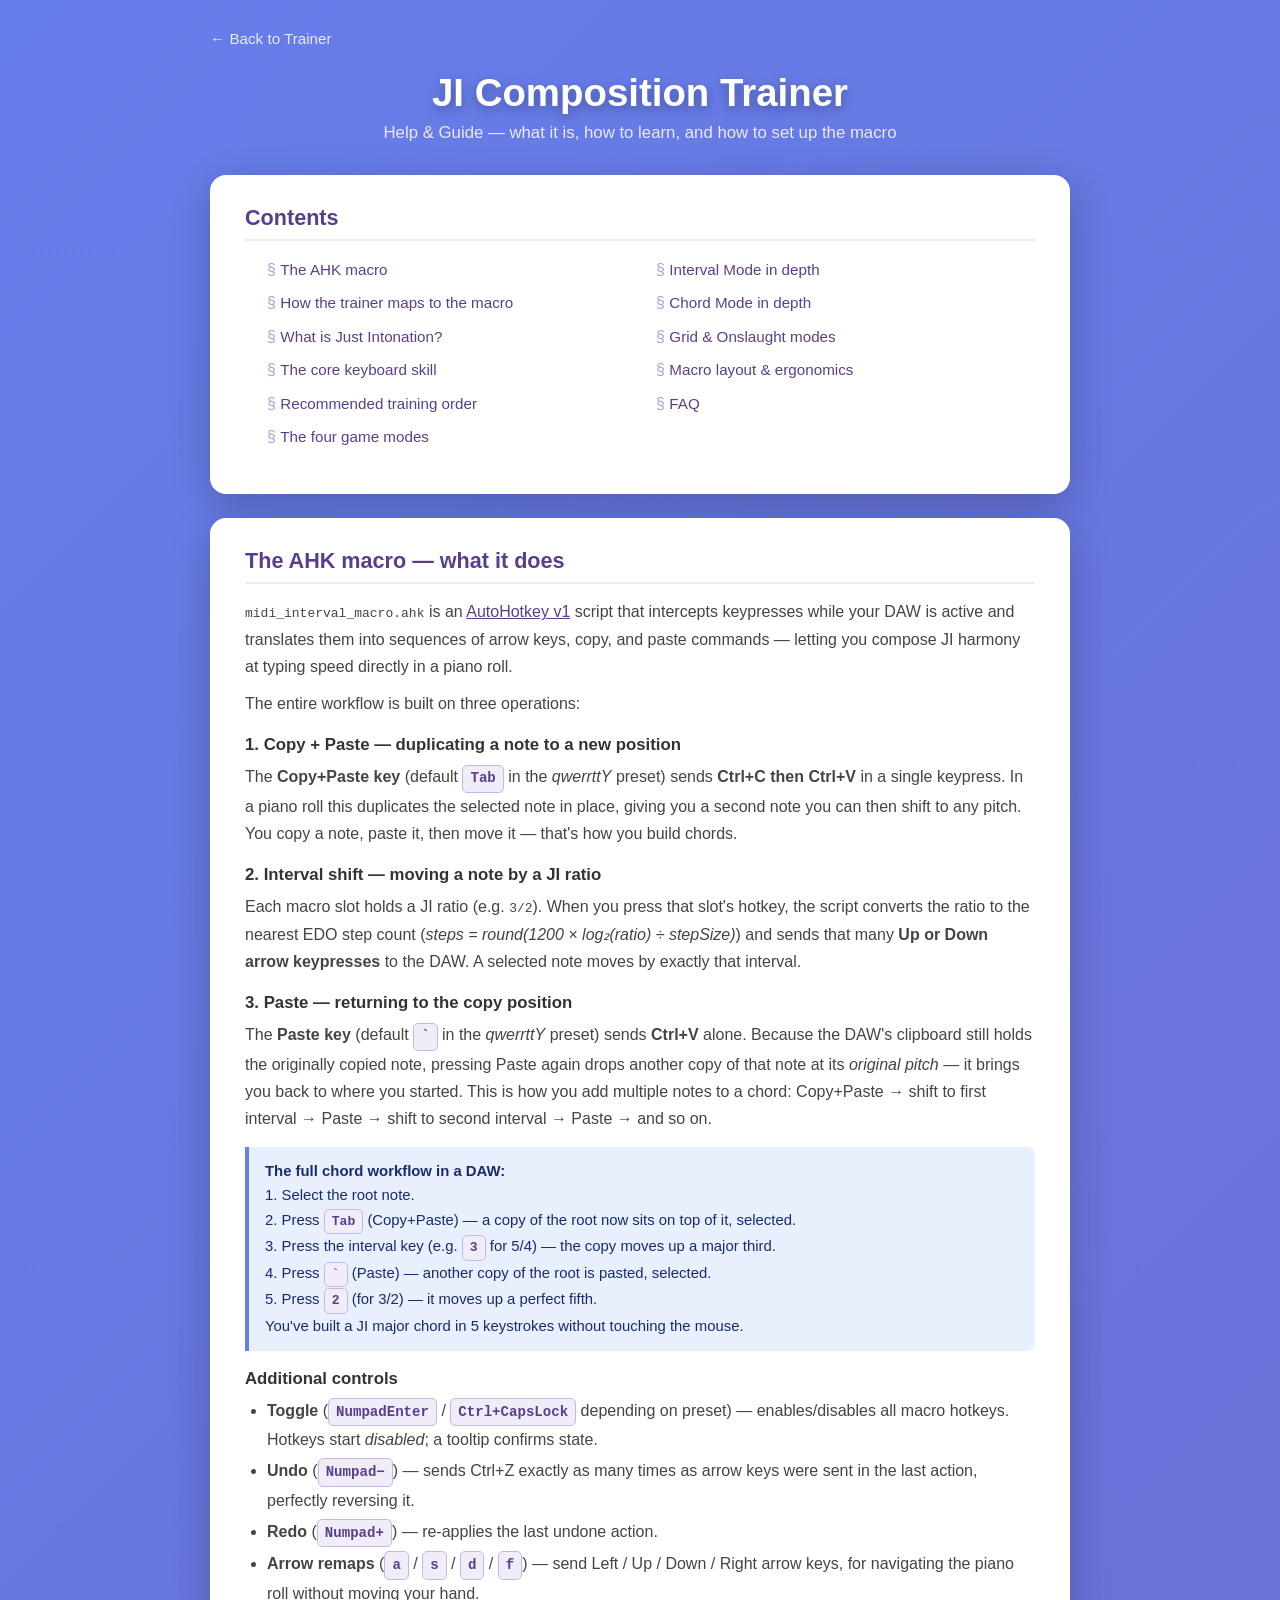
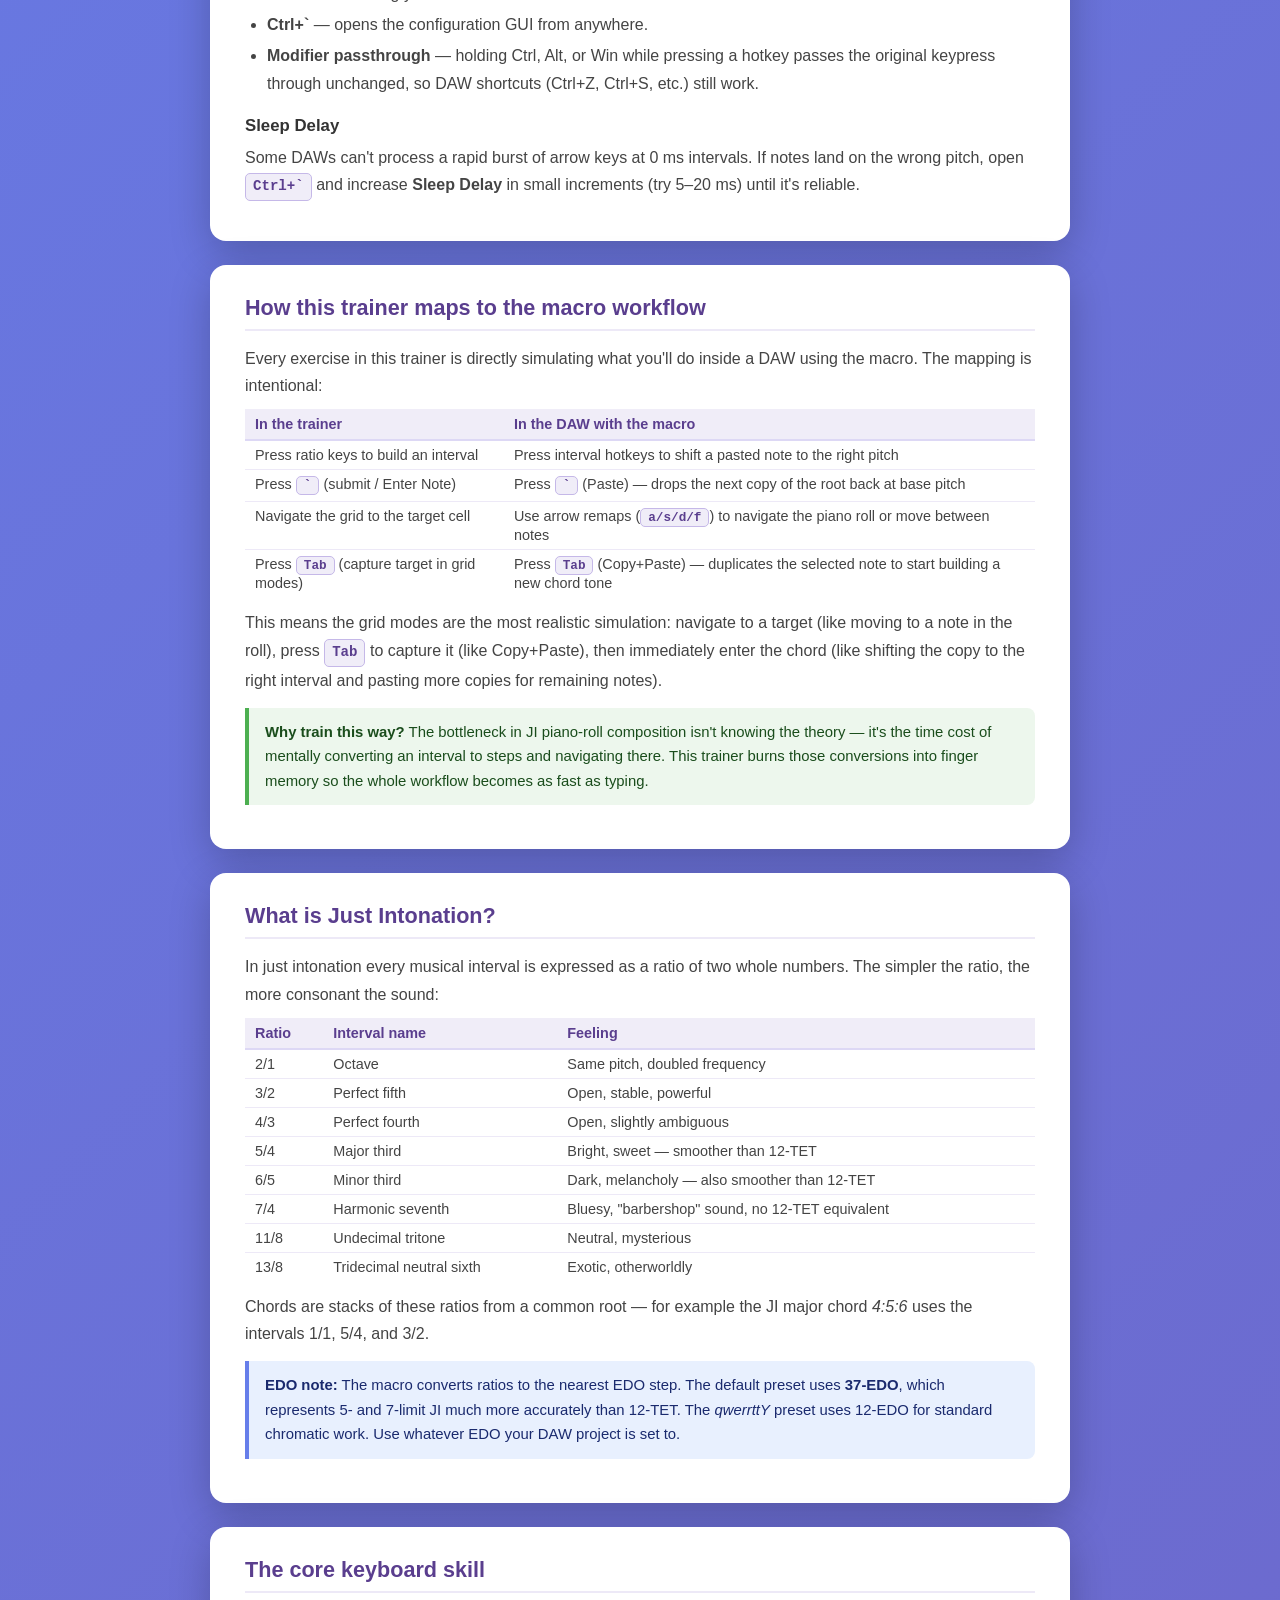
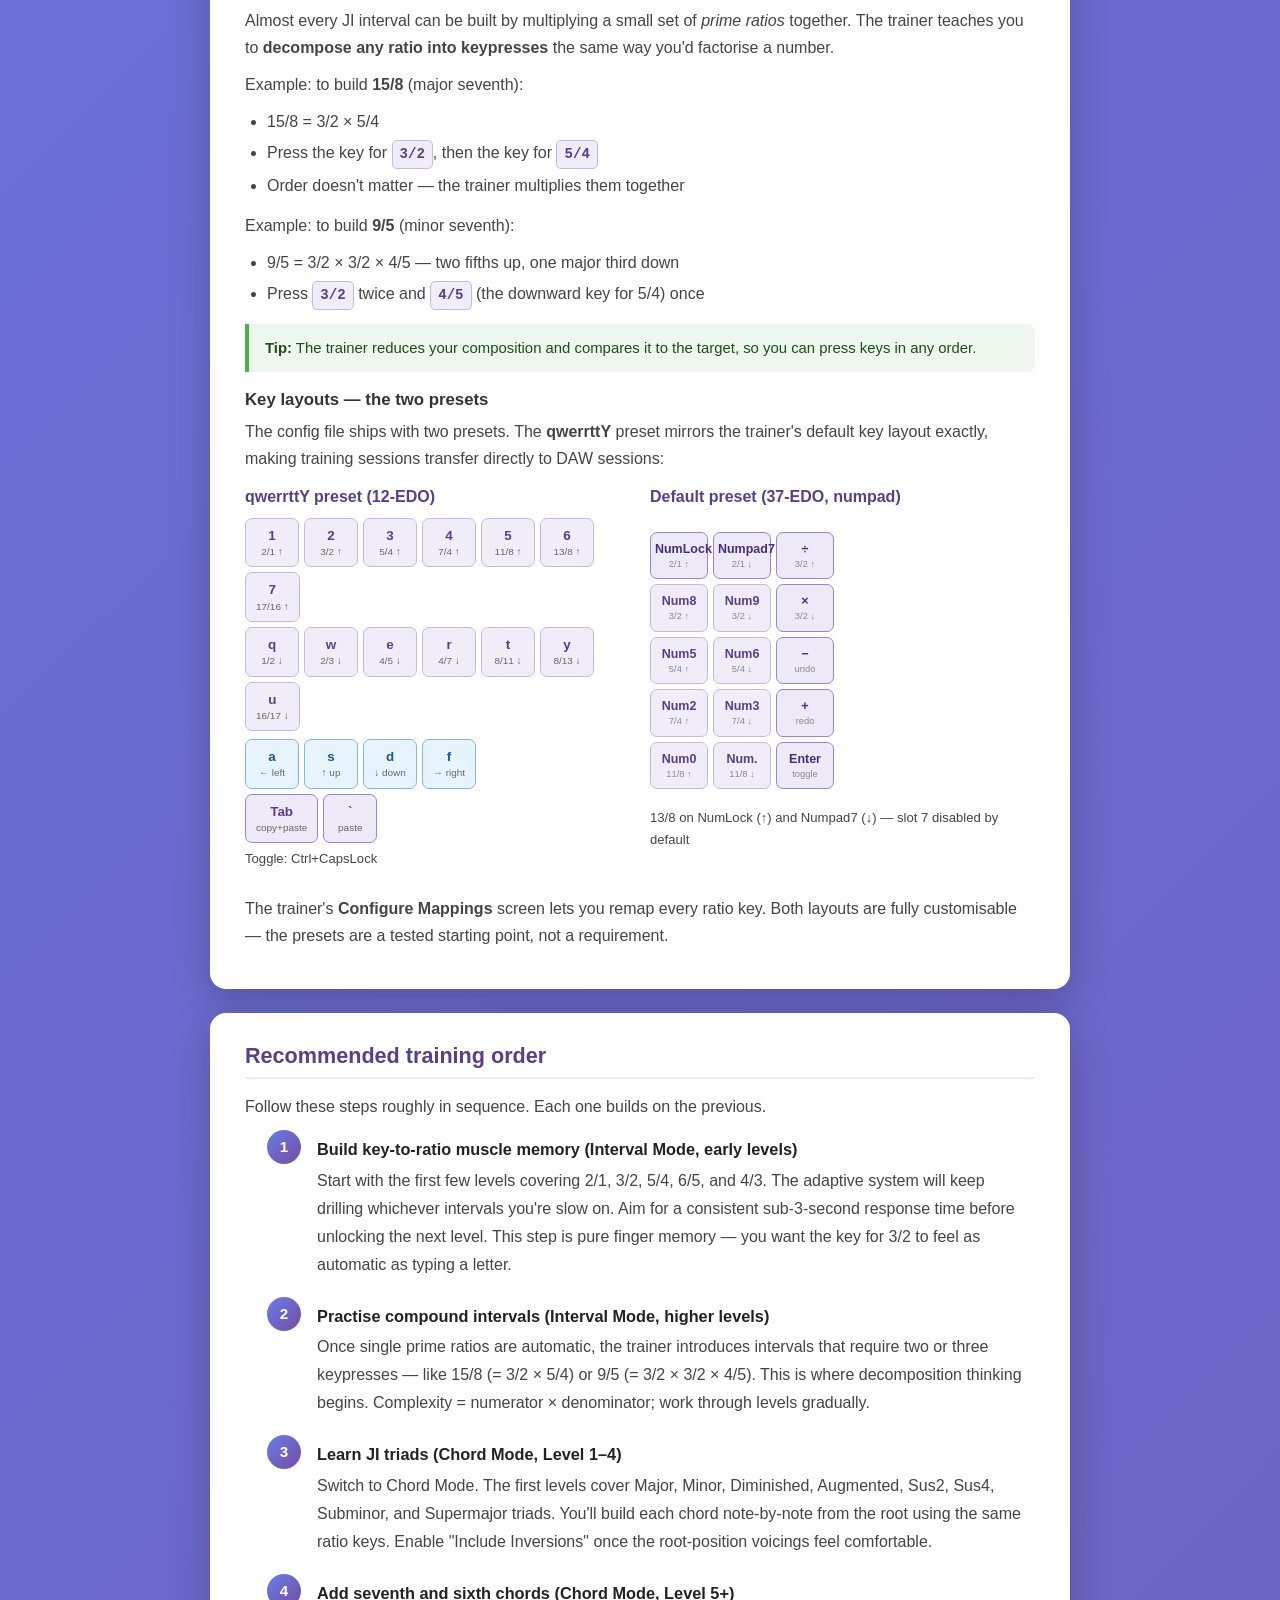
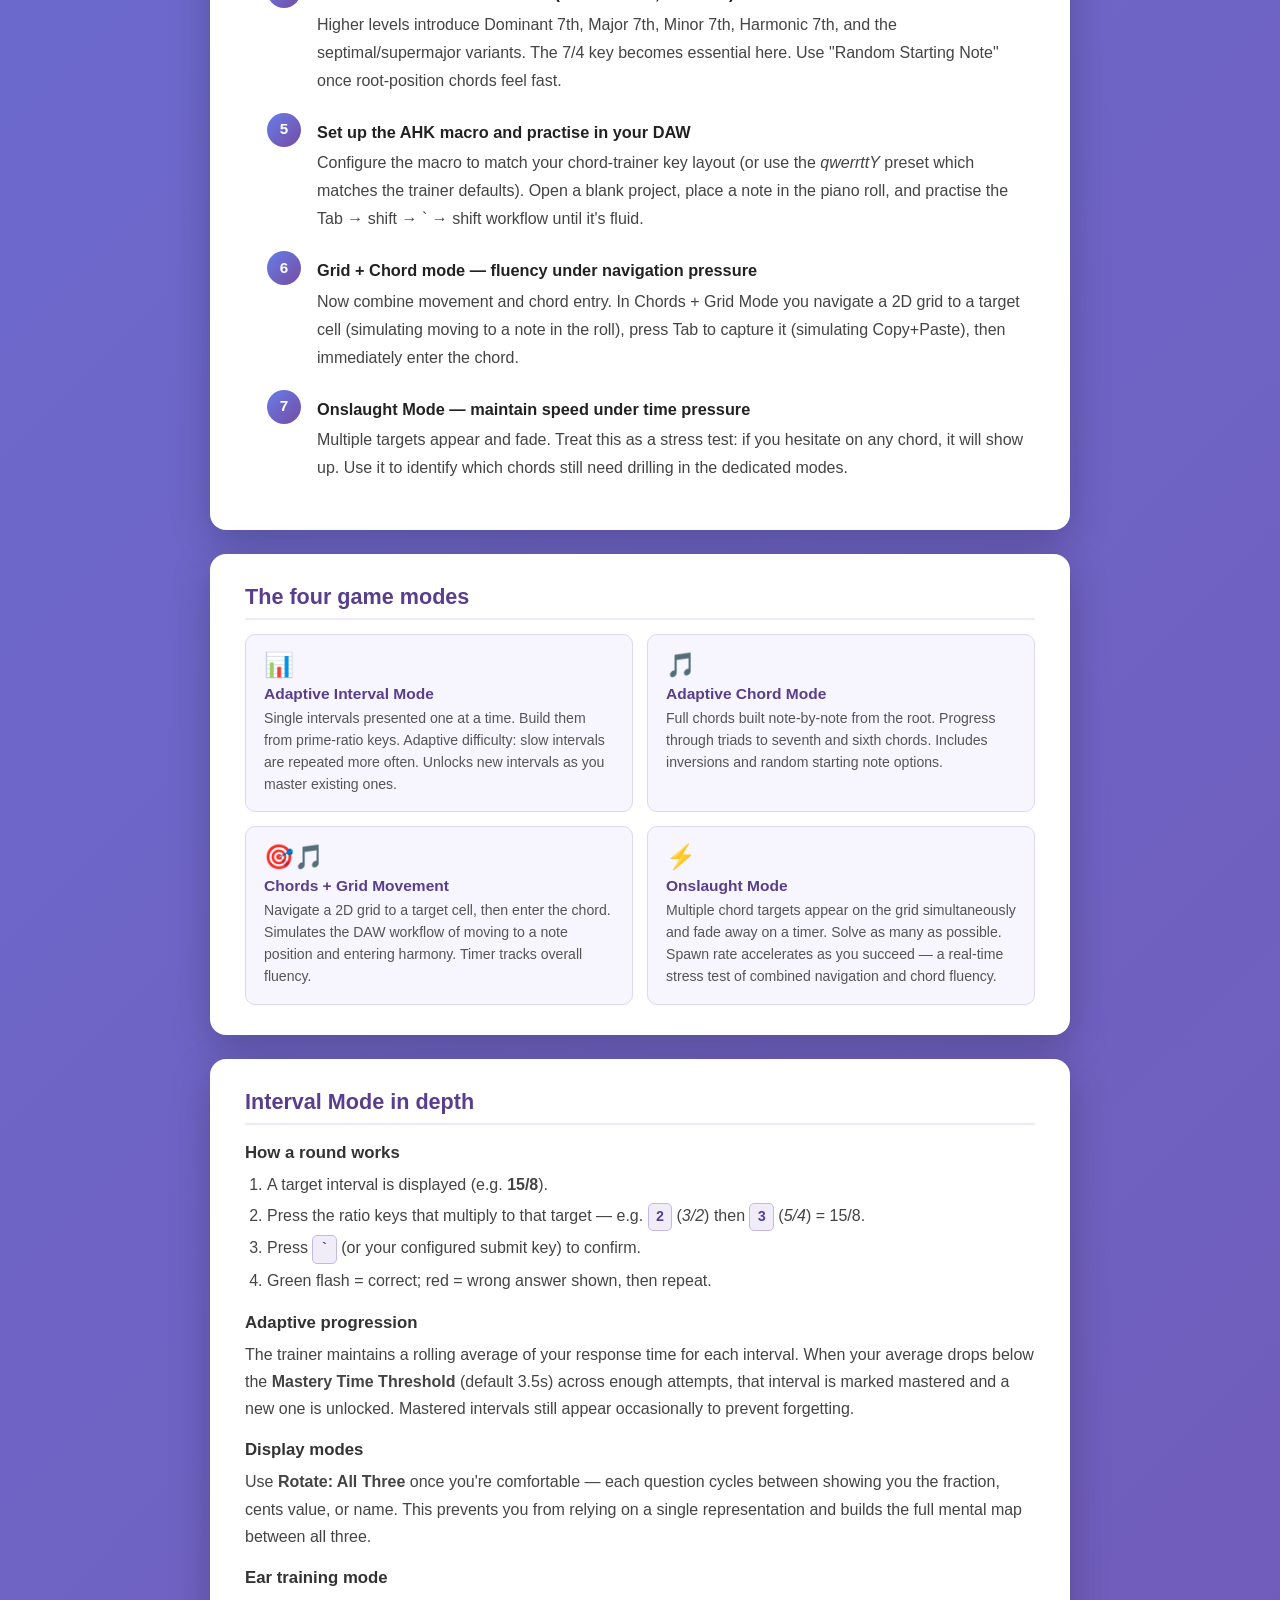
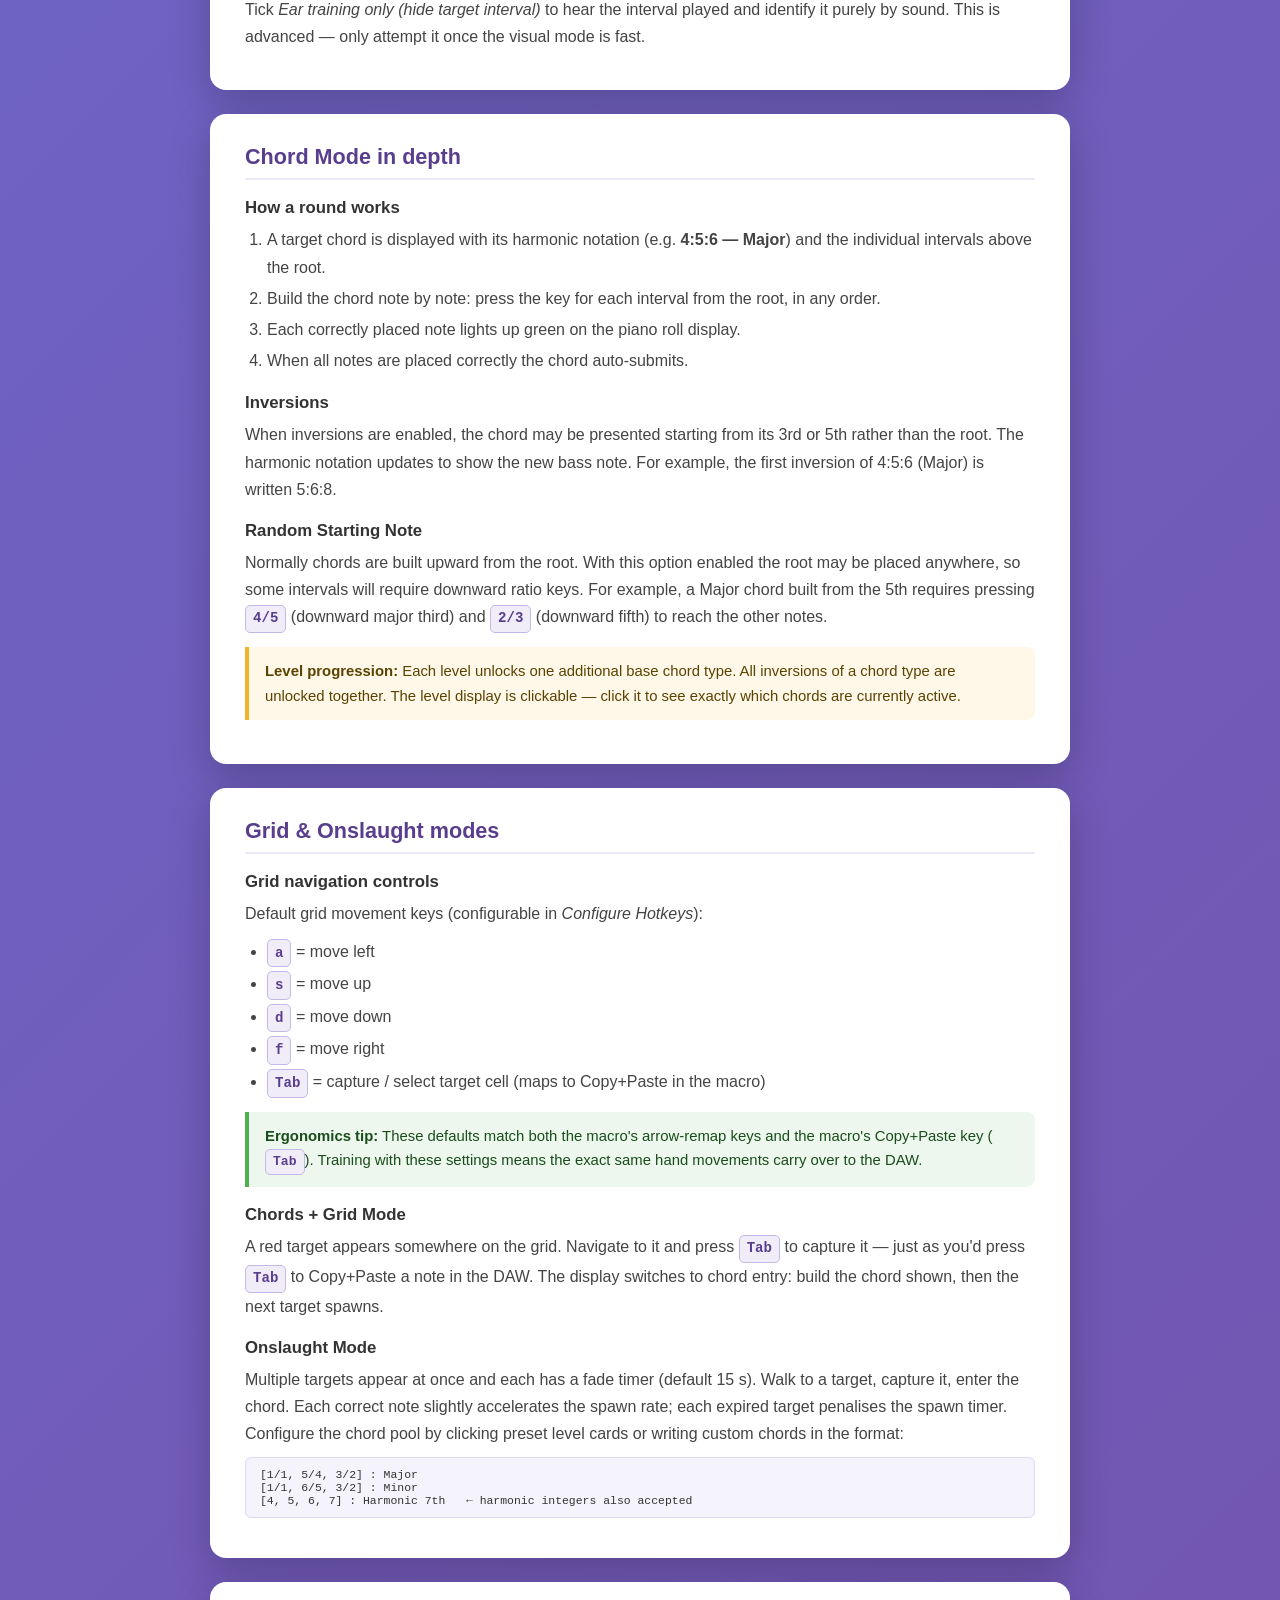
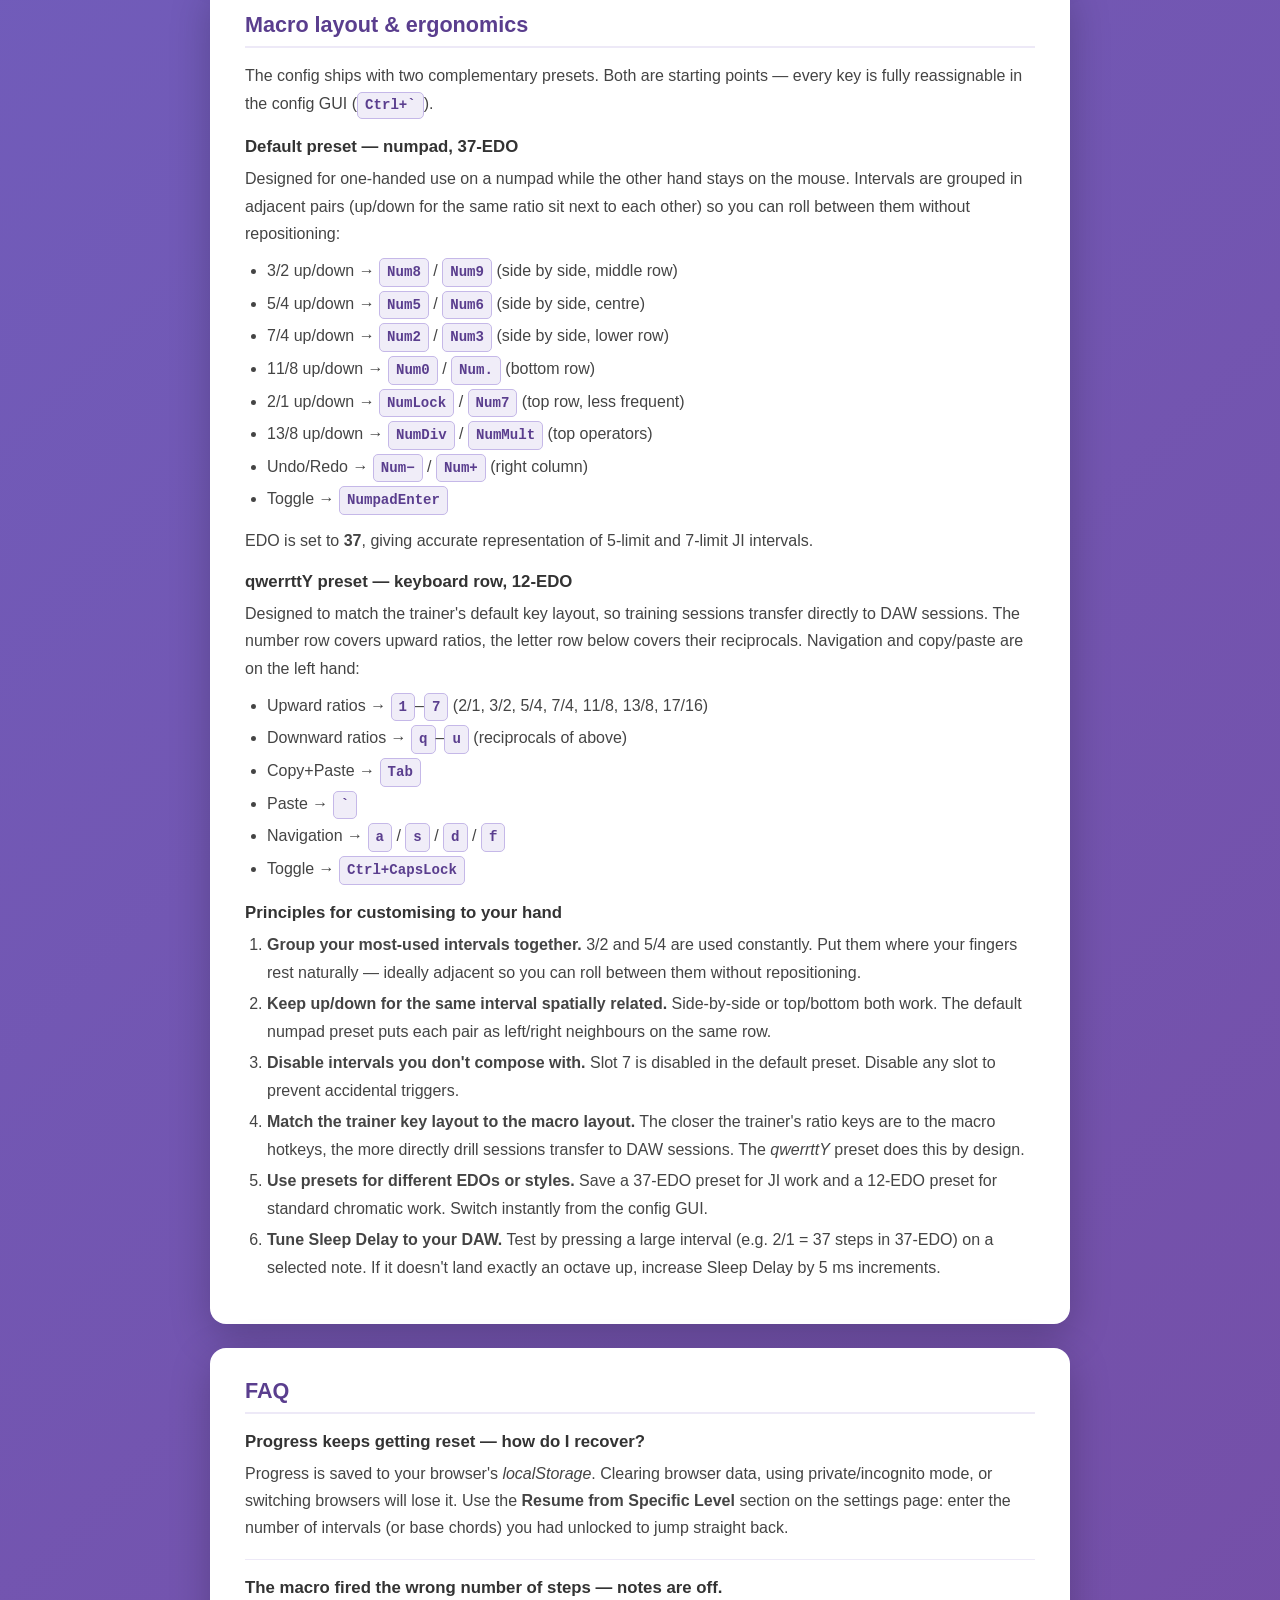
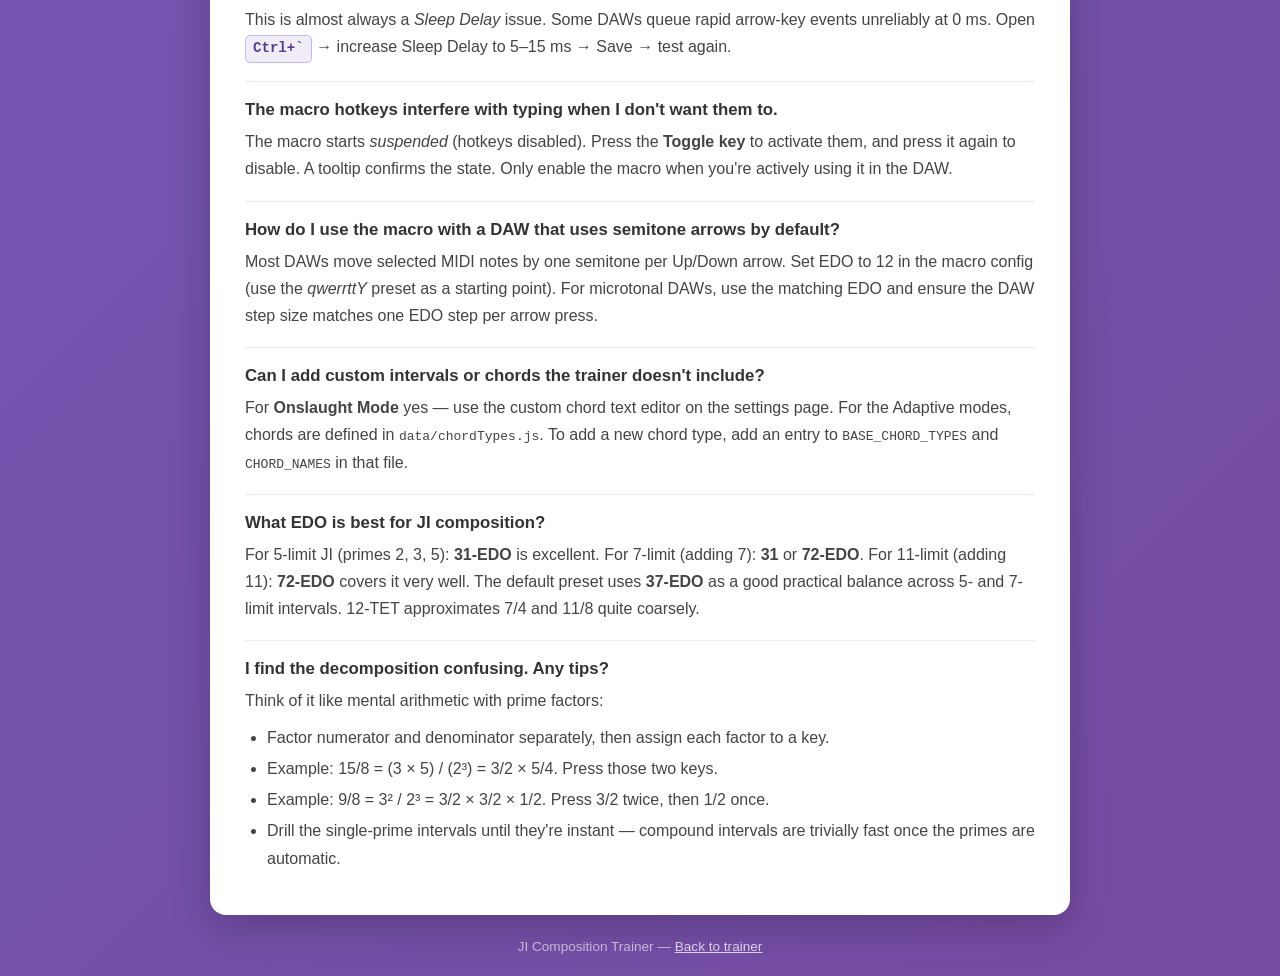
==== help.html @ b4ea8e15 "Add help page and AHK macro files - help.html: comprehensive guide covering the macro workflow, how " ====
<!DOCTYPE html>
<html lang="en">
<head>
    <meta charset="UTF-8">
    <meta name="viewport" content="width=device-width, initial-scale=1.0">
    <title>JI Composition Trainer — Help & Guide</title>
    <style>
        * { margin: 0; padding: 0; box-sizing: border-box; }

        body {
            font-family: 'Segoe UI', Tahoma, Geneva, Verdana, sans-serif;
            background: linear-gradient(135deg, #667eea 0%, #764ba2 100%);
            min-height: 100vh;
            padding: 30px 20px 60px;
            color: #333;
        }

        .container {
            max-width: 860px;
            margin: 0 auto;
        }

        h1 {
            text-align: center;
            color: white;
            font-size: 2.4em;
            margin-bottom: 8px;
            text-shadow: 0 4px 12px rgba(0,0,0,0.3);
            font-weight: 800;
        }

        .subtitle {
            text-align: center;
            color: rgba(255,255,255,0.85);
            font-size: 1.05em;
            margin-bottom: 32px;
        }

        .back-link {
            display: inline-block;
            color: white;
            text-decoration: none;
            font-size: 0.95em;
            margin-bottom: 24px;
            opacity: 0.85;
            transition: opacity 0.2s;
        }
        .back-link:hover { opacity: 1; }
        .back-link::before { content: '← '; }

        .card {
            background: white;
            border-radius: 16px;
            padding: 30px 35px;
            box-shadow: 0 12px 40px rgba(0,0,0,0.22);
            margin-bottom: 24px;
        }

        .card h2 {
            font-size: 1.35em;
            color: #5a3e8e;
            margin-bottom: 14px;
            padding-bottom: 8px;
            border-bottom: 2px solid #ede9f7;
        }

        .card h3 {
            font-size: 1.05em;
            color: #333;
            margin: 18px 0 8px;
        }

        .card p {
            line-height: 1.7;
            margin-bottom: 10px;
            color: #444;
        }

        .card ul, .card ol {
            padding-left: 22px;
            margin-bottom: 12px;
        }

        .card li {
            line-height: 1.75;
            margin-bottom: 3px;
            color: #444;
        }

        /* Training order steps */
        .steps {
            counter-reset: step;
            list-style: none;
            padding: 0;
        }

        .steps li {
            counter-increment: step;
            display: flex;
            gap: 16px;
            margin-bottom: 18px;
            align-items: flex-start;
        }

        .steps li::before {
            content: counter(step);
            flex-shrink: 0;
            width: 34px;
            height: 34px;
            background: linear-gradient(135deg, #667eea, #764ba2);
            color: white;
            border-radius: 50%;
            display: flex;
            align-items: center;
            justify-content: center;
            font-weight: 700;
            font-size: 0.95em;
        }

        .steps li .step-body strong {
            display: block;
            font-size: 1.02em;
            margin-bottom: 3px;
            color: #222;
        }

        .steps li .step-body {
            padding-top: 5px;
        }

        /* Key badge */
        kbd {
            display: inline-block;
            background: #f0edf8;
            border: 1px solid #c5b8e8;
            border-radius: 5px;
            padding: 1px 7px;
            font-family: 'Segoe UI', monospace;
            font-size: 0.88em;
            color: #5a3e8e;
            font-weight: 600;
            white-space: nowrap;
        }

        /* Mode cards row */
        .mode-grid {
            display: grid;
            grid-template-columns: 1fr 1fr;
            gap: 14px;
            margin-top: 10px;
        }

        @media (max-width: 600px) {
            .mode-grid { grid-template-columns: 1fr; }
            .card { padding: 22px 20px; }
        }

        .mode-card {
            background: #f7f5fd;
            border: 1.5px solid #ddd8f5;
            border-radius: 10px;
            padding: 16px 18px;
        }

        .mode-card .mode-icon {
            font-size: 1.5em;
            margin-bottom: 6px;
        }

        .mode-card strong {
            display: block;
            font-size: 0.97em;
            margin-bottom: 5px;
            color: #5a3e8e;
        }

        .mode-card p {
            font-size: 0.88em;
            color: #555;
            margin: 0;
            line-height: 1.55;
        }

        /* Ratio / interval examples table */
        .ratio-table {
            width: 100%;
            border-collapse: collapse;
            font-size: 0.9em;
            margin-top: 8px;
        }

        .ratio-table th {
            text-align: left;
            padding: 7px 10px;
            background: #f0edf8;
            color: #5a3e8e;
            font-weight: 700;
            border-bottom: 2px solid #ddd8f5;
        }

        .ratio-table td {
            padding: 6px 10px;
            border-bottom: 1px solid #ede9f7;
            color: #444;
            vertical-align: top;
        }

        .ratio-table tr:last-child td { border-bottom: none; }

        /* Callout box */
        .callout {
            background: #fff8e8;
            border-left: 4px solid #f0b429;
            border-radius: 0 8px 8px 0;
            padding: 12px 16px;
            margin: 14px 0;
            font-size: 0.93em;
            color: #5a4200;
            line-height: 1.65;
        }

        .callout.tip {
            background: #edf7ed;
            border-color: #4caf50;
            color: #1a4d1c;
        }

        .callout.info {
            background: #e8f0fe;
            border-color: #667eea;
            color: #1a2a6e;
        }

        /* Keyboard layout diagrams */
        .key-row {
            display: flex;
            gap: 5px;
            margin-bottom: 5px;
            flex-wrap: wrap;
        }

        .key-box {
            background: #f0edf8;
            border: 1.5px solid #c5b8e8;
            border-radius: 7px;
            padding: 8px 10px;
            text-align: center;
            font-size: 0.8em;
            line-height: 1.35;
            color: #333;
            min-width: 54px;
        }

        .key-box .k {
            font-weight: 700;
            color: #5a3e8e;
            font-size: 1.05em;
        }

        .key-box .r {
            font-size: 0.78em;
            color: #666;
        }

        .key-box.action {
            background: #ede9f7;
            border-color: #9c82d4;
        }

        .key-box.nav {
            background: #e8f4fd;
            border-color: #7cb8e8;
        }

        .key-box.nav .k { color: #1a5a8e; }

        /* Numpad diagram */
        .numpad {
            display: inline-grid;
            grid-template-columns: repeat(3, 58px);
            gap: 5px;
            margin: 14px 0;
        }

        .numpad-key {
            background: #f0edf8;
            border: 1.5px solid #c5b8e8;
            border-radius: 7px;
            padding: 8px 4px;
            text-align: center;
            font-size: 0.78em;
            line-height: 1.35;
            color: #333;
        }

        .numpad-key .ratio {
            font-weight: 700;
            color: #5a3e8e;
            font-size: 1.0em;
        }

        .numpad-key .dir {
            font-size: 0.75em;
            color: #888;
        }

        .numpad-key.special {
            background: #ede9f7;
            border-color: #9c82d4;
        }

        .numpad-key.special .ratio { color: #4a2e7e; }

        hr.section-divider {
            border: none;
            border-top: 1px solid #ede9f7;
            margin: 18px 0;
        }

        .toc {
            list-style: none;
            padding: 0;
            columns: 2;
            gap: 10px;
        }

        @media (max-width: 500px) { .toc { columns: 1; } }

        .toc li a {
            color: #5a3e8e;
            text-decoration: none;
            font-size: 0.95em;
            line-height: 2;
        }

        .toc li a:hover { text-decoration: underline; }
        .toc li::before { content: '§ '; color: #b0a0d8; }

        .two-col {
            display: grid;
            grid-template-columns: 1fr 1fr;
            gap: 20px;
            margin-top: 10px;
        }

        @media (max-width: 580px) { .two-col { grid-template-columns: 1fr; } }

        .diagram-label {
            font-size: 0.82em;
            color: #888;
            margin-top: 4px;
        }
    </style>
</head>
<body>
<div class="container">

    <a href="index.html" class="back-link">Back to Trainer</a>

    <h1>JI Composition Trainer</h1>
    <p class="subtitle">Help &amp; Guide — what it is, how to learn, and how to set up the macro</p>

    <!-- TOC -->
    <div class="card">
        <h2>Contents</h2>
        <ul class="toc">
            <li><a href="#macro">The AHK macro</a></li>
            <li><a href="#how-this-trains">How the trainer maps to the macro</a></li>
            <li><a href="#what-is-ji">What is Just Intonation?</a></li>
            <li><a href="#the-core-skill">The core keyboard skill</a></li>
            <li><a href="#training-order">Recommended training order</a></li>
            <li><a href="#modes">The four game modes</a></li>
            <li><a href="#interval-mode">Interval Mode in depth</a></li>
            <li><a href="#chord-mode">Chord Mode in depth</a></li>
            <li><a href="#grid-modes">Grid &amp; Onslaught modes</a></li>
            <li><a href="#macro-setup">Macro layout &amp; ergonomics</a></li>
            <li><a href="#faq">FAQ</a></li>
        </ul>
    </div>

    <!-- THE MACRO — FIRST -->
    <div class="card" id="macro">
        <h2>The AHK macro — what it does</h2>
        <p>
            <code>midi_interval_macro.ahk</code> is an <a href="https://www.autohotkey.com/" style="color:#5a3e8e;">AutoHotkey v1</a>
            script that intercepts keypresses while your DAW is active and translates them into
            sequences of arrow keys, copy, and paste commands — letting you compose JI harmony at
            typing speed directly in a piano roll.
        </p>
        <p>
            The entire workflow is built on three operations:
        </p>

        <h3>1. Copy + Paste — duplicating a note to a new position</h3>
        <p>
            The <strong>Copy+Paste key</strong> (default <kbd>Tab</kbd> in the <em>qwerrttY</em> preset)
            sends <strong>Ctrl+C then Ctrl+V</strong> in a single keypress. In a piano roll this
            duplicates the selected note in place, giving you a second note you can then shift
            to any pitch. You copy a note, paste it, then move it — that's how you build chords.
        </p>

        <h3>2. Interval shift — moving a note by a JI ratio</h3>
        <p>
            Each macro slot holds a JI ratio (e.g. <code>3/2</code>). When you press that slot's hotkey,
            the script converts the ratio to the nearest EDO step count
            (<em>steps = round(1200 × log₂(ratio) ÷ stepSize)</em>) and sends that many
            <strong>Up or Down arrow keypresses</strong> to the DAW.
            A selected note moves by exactly that interval.
        </p>

        <h3>3. Paste — returning to the copy position</h3>
        <p>
            The <strong>Paste key</strong> (default <kbd>`</kbd> in the <em>qwerrttY</em> preset)
            sends <strong>Ctrl+V</strong> alone. Because the DAW's clipboard still holds the
            originally copied note, pressing Paste again drops another copy of that note at its
            <em>original pitch</em> — it brings you back to where you started. This is how you
            add multiple notes to a chord: Copy+Paste → shift to first interval →
            Paste → shift to second interval → Paste → and so on.
        </p>

        <div class="callout info">
            <strong>The full chord workflow in a DAW:</strong><br>
            1. Select the root note.<br>
            2. Press <kbd>Tab</kbd> (Copy+Paste) — a copy of the root now sits on top of it, selected.<br>
            3. Press the interval key (e.g. <kbd>3</kbd> for 5/4) — the copy moves up a major third.<br>
            4. Press <kbd>`</kbd> (Paste) — another copy of the root is pasted, selected.<br>
            5. Press <kbd>2</kbd> (for 3/2) — it moves up a perfect fifth.<br>
            You've built a JI major chord in 5 keystrokes without touching the mouse.
        </div>

        <h3>Additional controls</h3>
        <ul>
            <li><strong>Toggle</strong> (<kbd>NumpadEnter</kbd> / <kbd>Ctrl+CapsLock</kbd> depending on preset) — enables/disables all macro hotkeys. Hotkeys start <em>disabled</em>; a tooltip confirms state.</li>
            <li><strong>Undo</strong> (<kbd>Numpad−</kbd>) — sends Ctrl+Z exactly as many times as arrow keys were sent in the last action, perfectly reversing it.</li>
            <li><strong>Redo</strong> (<kbd>Numpad+</kbd>) — re-applies the last undone action.</li>
            <li><strong>Arrow remaps</strong> (<kbd>a</kbd> / <kbd>s</kbd> / <kbd>d</kbd> / <kbd>f</kbd>) — send Left / Up / Down / Right arrow keys, for navigating the piano roll without moving your hand.</li>
            <li><strong>Ctrl+`</strong> — opens the configuration GUI from anywhere.</li>
            <li><strong>Modifier passthrough</strong> — holding Ctrl, Alt, or Win while pressing a hotkey passes the original keypress through unchanged, so DAW shortcuts (Ctrl+Z, Ctrl+S, etc.) still work.</li>
        </ul>

        <h3>Sleep Delay</h3>
        <p>
            Some DAWs can't process a rapid burst of arrow keys at 0 ms intervals.
            If notes land on the wrong pitch, open <kbd>Ctrl+`</kbd> and increase <strong>Sleep Delay</strong>
            in small increments (try 5–20 ms) until it's reliable.
        </p>
    </div>

    <!-- HOW THE TRAINER MAPS TO THE MACRO -->
    <div class="card" id="how-this-trains">
        <h2>How this trainer maps to the macro workflow</h2>
        <p>
            Every exercise in this trainer is directly simulating what you'll do inside a DAW
            using the macro. The mapping is intentional:
        </p>
        <table class="ratio-table">
            <thead>
                <tr><th>In the trainer</th><th>In the DAW with the macro</th></tr>
            </thead>
            <tbody>
                <tr>
                    <td>Press ratio keys to build an interval</td>
                    <td>Press interval hotkeys to shift a pasted note to the right pitch</td>
                </tr>
                <tr>
                    <td>Press <kbd>`</kbd> (submit / Enter Note)</td>
                    <td>Press <kbd>`</kbd> (Paste) — drops the next copy of the root back at base pitch</td>
                </tr>
                <tr>
                    <td>Navigate the grid to the target cell</td>
                    <td>Use arrow remaps (<kbd>a/s/d/f</kbd>) to navigate the piano roll or move between notes</td>
                </tr>
                <tr>
                    <td>Press <kbd>Tab</kbd> (capture target in grid modes)</td>
                    <td>Press <kbd>Tab</kbd> (Copy+Paste) — duplicates the selected note to start building a new chord tone</td>
                </tr>
            </tbody>
        </table>
        <p style="margin-top:12px;">
            This means the grid modes are the most realistic simulation: navigate to a target
            (like moving to a note in the roll), press <kbd>Tab</kbd> to capture it (like Copy+Paste),
            then immediately enter the chord (like shifting the copy to the right interval and pasting
            more copies for remaining notes).
        </p>
        <div class="callout tip">
            <strong>Why train this way?</strong> The bottleneck in JI piano-roll composition isn't knowing
            the theory — it's the time cost of mentally converting an interval to steps and navigating there.
            This trainer burns those conversions into finger memory so the whole workflow becomes
            as fast as typing.
        </div>
    </div>

    <!-- WHAT IS JI -->
    <div class="card" id="what-is-ji">
        <h2>What is Just Intonation?</h2>
        <p>
            In just intonation every musical interval is expressed as a ratio of two whole numbers.
            The simpler the ratio, the more consonant the sound:
        </p>
        <table class="ratio-table">
            <thead>
                <tr><th>Ratio</th><th>Interval name</th><th>Feeling</th></tr>
            </thead>
            <tbody>
                <tr><td>2/1</td><td>Octave</td><td>Same pitch, doubled frequency</td></tr>
                <tr><td>3/2</td><td>Perfect fifth</td><td>Open, stable, powerful</td></tr>
                <tr><td>4/3</td><td>Perfect fourth</td><td>Open, slightly ambiguous</td></tr>
                <tr><td>5/4</td><td>Major third</td><td>Bright, sweet — smoother than 12-TET</td></tr>
                <tr><td>6/5</td><td>Minor third</td><td>Dark, melancholy — also smoother than 12-TET</td></tr>
                <tr><td>7/4</td><td>Harmonic seventh</td><td>Bluesy, "barbershop" sound, no 12-TET equivalent</td></tr>
                <tr><td>11/8</td><td>Undecimal tritone</td><td>Neutral, mysterious</td></tr>
                <tr><td>13/8</td><td>Tridecimal neutral sixth</td><td>Exotic, otherworldly</td></tr>
            </tbody>
        </table>
        <p style="margin-top:12px;">
            Chords are stacks of these ratios from a common root — for example the JI major chord
            <em>4:5:6</em> uses the intervals 1/1, 5/4, and 3/2.
        </p>
        <div class="callout info">
            <strong>EDO note:</strong> The macro converts ratios to the nearest EDO step.
            The default preset uses <strong>37-EDO</strong>, which represents 5- and 7-limit JI
            much more accurately than 12-TET. The <em>qwerrttY</em> preset uses 12-EDO for
            standard chromatic work. Use whatever EDO your DAW project is set to.
        </div>
    </div>

    <!-- THE CORE SKILL -->
    <div class="card" id="the-core-skill">
        <h2>The core keyboard skill</h2>
        <p>
            Almost every JI interval can be built by multiplying a small set of <em>prime ratios</em>
            together. The trainer teaches you to <strong>decompose any ratio into keypresses</strong>
            the same way you'd factorise a number.
        </p>
        <p>Example: to build <strong>15/8</strong> (major seventh):</p>
        <ul>
            <li>15/8 = 3/2 × 5/4</li>
            <li>Press the key for <kbd>3/2</kbd>, then the key for <kbd>5/4</kbd></li>
            <li>Order doesn't matter — the trainer multiplies them together</li>
        </ul>
        <p>Example: to build <strong>9/5</strong> (minor seventh):</p>
        <ul>
            <li>9/5 = 3/2 × 3/2 × 4/5 — two fifths up, one major third down</li>
            <li>Press <kbd>3/2</kbd> twice and <kbd>4/5</kbd> (the downward key for 5/4) once</li>
        </ul>
        <div class="callout tip">
            <strong>Tip:</strong> The trainer reduces your composition and compares it to the target,
            so you can press keys in any order.
        </div>
        <h3>Key layouts — the two presets</h3>
        <p>
            The config file ships with two presets. The <strong>qwerrttY</strong> preset
            mirrors the trainer's default key layout exactly, making training sessions
            transfer directly to DAW sessions:
        </p>

        <div class="two-col">
            <div>
                <p style="font-weight:700; margin-bottom:8px; color:#5a3e8e;">qwerrttY preset (12-EDO)</p>
                <div class="key-row">
                    <div class="key-box"><div class="k">1</div><div class="r">2/1 ↑</div></div>
                    <div class="key-box"><div class="k">2</div><div class="r">3/2 ↑</div></div>
                    <div class="key-box"><div class="k">3</div><div class="r">5/4 ↑</div></div>
                    <div class="key-box"><div class="k">4</div><div class="r">7/4 ↑</div></div>
                    <div class="key-box"><div class="k">5</div><div class="r">11/8 ↑</div></div>
                    <div class="key-box"><div class="k">6</div><div class="r">13/8 ↑</div></div>
                    <div class="key-box"><div class="k">7</div><div class="r">17/16 ↑</div></div>
                </div>
                <div class="key-row" style="margin-top:4px;">
                    <div class="key-box"><div class="k">q</div><div class="r">1/2 ↓</div></div>
                    <div class="key-box"><div class="k">w</div><div class="r">2/3 ↓</div></div>
                    <div class="key-box"><div class="k">e</div><div class="r">4/5 ↓</div></div>
                    <div class="key-box"><div class="k">r</div><div class="r">4/7 ↓</div></div>
                    <div class="key-box"><div class="k">t</div><div class="r">8/11 ↓</div></div>
                    <div class="key-box"><div class="k">y</div><div class="r">8/13 ↓</div></div>
                    <div class="key-box"><div class="k">u</div><div class="r">16/17 ↓</div></div>
                </div>
                <div class="key-row" style="margin-top:8px;">
                    <div class="key-box nav"><div class="k">a</div><div class="r">← left</div></div>
                    <div class="key-box nav"><div class="k">s</div><div class="r">↑ up</div></div>
                    <div class="key-box nav"><div class="k">d</div><div class="r">↓ down</div></div>
                    <div class="key-box nav"><div class="k">f</div><div class="r">→ right</div></div>
                </div>
                <div class="key-row" style="margin-top:4px;">
                    <div class="key-box action"><div class="k">Tab</div><div class="r">copy+paste</div></div>
                    <div class="key-box action"><div class="k">`</div><div class="r">paste</div></div>
                </div>
                <p class="diagram-label">Toggle: Ctrl+CapsLock</p>
            </div>

            <div>
                <p style="font-weight:700; margin-bottom:8px; color:#5a3e8e;">Default preset (37-EDO, numpad)</p>
                <div class="numpad">
                    <div class="numpad-key special"><div class="ratio">NumLock</div><div class="dir">2/1 ↑</div></div>
                    <div class="numpad-key special"><div class="ratio">Numpad7</div><div class="dir">2/1 ↓</div></div>
                    <div class="numpad-key special"><div class="ratio">÷</div><div class="dir">3/2 ↑</div></div>
                    <!-- row 2 -->
                    <div class="numpad-key"><div class="ratio">Num8</div><div class="dir">3/2 ↑</div></div>
                    <div class="numpad-key"><div class="ratio">Num9</div><div class="dir">3/2 ↓</div></div>
                    <div class="numpad-key special"><div class="ratio">×</div><div class="dir">3/2 ↓</div></div>
                    <!-- row 3 -->
                    <div class="numpad-key"><div class="ratio">Num5</div><div class="dir">5/4 ↑</div></div>
                    <div class="numpad-key"><div class="ratio">Num6</div><div class="dir">5/4 ↓</div></div>
                    <div class="numpad-key special"><div class="ratio">−</div><div class="dir">undo</div></div>
                    <!-- row 4 -->
                    <div class="numpad-key"><div class="ratio">Num2</div><div class="dir">7/4 ↑</div></div>
                    <div class="numpad-key"><div class="ratio">Num3</div><div class="dir">7/4 ↓</div></div>
                    <div class="numpad-key special"><div class="ratio">+</div><div class="dir">redo</div></div>
                    <!-- row 5 -->
                    <div class="numpad-key"><div class="ratio">Num0</div><div class="dir">11/8 ↑</div></div>
                    <div class="numpad-key"><div class="ratio">Num.</div><div class="dir">11/8 ↓</div></div>
                    <div class="numpad-key special"><div class="ratio">Enter</div><div class="dir">toggle</div></div>
                </div>
                <p class="diagram-label">13/8 on NumLock (↑) and Numpad7 (↓) &mdash; slot 7 disabled by default</p>
            </div>
        </div>

        <p style="margin-top: 14px;">
            The trainer's <strong>Configure Mappings</strong> screen lets you remap every ratio key.
            Both layouts are fully customisable — the presets are a tested starting point, not a requirement.
        </p>
    </div>

    <!-- TRAINING ORDER -->
    <div class="card" id="training-order">
        <h2>Recommended training order</h2>
        <p>Follow these steps roughly in sequence. Each one builds on the previous.</p>
        <ol class="steps">
            <li>
                <div class="step-body">
                    <strong>Build key-to-ratio muscle memory (Interval Mode, early levels)</strong>
                    Start with the first few levels covering 2/1, 3/2, 5/4, 6/5, and 4/3.
                    The adaptive system will keep drilling whichever intervals you're slow on.
                    Aim for a consistent sub-3-second response time before unlocking the next level.
                    This step is pure finger memory — you want the key for 3/2
                    to feel as automatic as typing a letter.
                </div>
            </li>
            <li>
                <div class="step-body">
                    <strong>Practise compound intervals (Interval Mode, higher levels)</strong>
                    Once single prime ratios are automatic, the trainer introduces intervals that
                    require two or three keypresses — like 15/8 (= 3/2 × 5/4) or 9/5 (= 3/2 × 3/2 × 4/5).
                    This is where decomposition thinking begins. Complexity = numerator × denominator;
                    work through levels gradually.
                </div>
            </li>
            <li>
                <div class="step-body">
                    <strong>Learn JI triads (Chord Mode, Level 1–4)</strong>
                    Switch to Chord Mode. The first levels cover Major, Minor, Diminished, Augmented,
                    Sus2, Sus4, Subminor, and Supermajor triads. You'll build each chord note-by-note
                    from the root using the same ratio keys. Enable "Include Inversions" once the
                    root-position voicings feel comfortable.
                </div>
            </li>
            <li>
                <div class="step-body">
                    <strong>Add seventh and sixth chords (Chord Mode, Level 5+)</strong>
                    Higher levels introduce Dominant 7th, Major 7th, Minor 7th, Harmonic 7th, and
                    the septimal/supermajor variants. The 7/4 key becomes essential here.
                    Use "Random Starting Note" once root-position chords feel fast.
                </div>
            </li>
            <li>
                <div class="step-body">
                    <strong>Set up the AHK macro and practise in your DAW</strong>
                    Configure the macro to match your chord-trainer key layout (or use the
                    <em>qwerrttY</em> preset which matches the trainer defaults).
                    Open a blank project, place a note in the piano roll, and practise the
                    Tab → shift → ` → shift workflow until it's fluid.
                </div>
            </li>
            <li>
                <div class="step-body">
                    <strong>Grid + Chord mode — fluency under navigation pressure</strong>
                    Now combine movement and chord entry. In Chords + Grid Mode you navigate a 2D grid
                    to a target cell (simulating moving to a note in the roll), press Tab to capture it
                    (simulating Copy+Paste), then immediately enter the chord.
                </div>
            </li>
            <li>
                <div class="step-body">
                    <strong>Onslaught Mode — maintain speed under time pressure</strong>
                    Multiple targets appear and fade. Treat this as a stress test: if you hesitate
                    on any chord, it will show up. Use it to identify which chords still need drilling
                    in the dedicated modes.
                </div>
            </li>
        </ol>
    </div>

    <!-- MODES -->
    <div class="card" id="modes">
        <h2>The four game modes</h2>
        <div class="mode-grid">
            <div class="mode-card">
                <div class="mode-icon">📊</div>
                <strong>Adaptive Interval Mode</strong>
                <p>Single intervals presented one at a time. Build them from prime-ratio keys.
                Adaptive difficulty: slow intervals are repeated more often.
                Unlocks new intervals as you master existing ones.</p>
            </div>
            <div class="mode-card">
                <div class="mode-icon">🎵</div>
                <strong>Adaptive Chord Mode</strong>
                <p>Full chords built note-by-note from the root. Progress through triads to
                seventh and sixth chords. Includes inversions and random starting note options.</p>
            </div>
            <div class="mode-card">
                <div class="mode-icon">🎯🎵</div>
                <strong>Chords + Grid Movement</strong>
                <p>Navigate a 2D grid to a target cell, then enter the chord. Simulates the
                DAW workflow of moving to a note position and entering harmony.
                Timer tracks overall fluency.</p>
            </div>
            <div class="mode-card">
                <div class="mode-icon">⚡</div>
                <strong>Onslaught Mode</strong>
                <p>Multiple chord targets appear on the grid simultaneously and fade away on a timer.
                Solve as many as possible. Spawn rate accelerates as you succeed — a real-time
                stress test of combined navigation and chord fluency.</p>
            </div>
        </div>
    </div>

    <!-- INTERVAL MODE IN DEPTH -->
    <div class="card" id="interval-mode">
        <h2>Interval Mode in depth</h2>
        <h3>How a round works</h3>
        <ol>
            <li>A target interval is displayed (e.g. <strong>15/8</strong>).</li>
            <li>Press the ratio keys that multiply to that target — e.g. <kbd>2</kbd> (<em>3/2</em>) then <kbd>3</kbd> (<em>5/4</em>) = 15/8.</li>
            <li>Press <kbd>`</kbd> (or your configured submit key) to confirm.</li>
            <li>Green flash = correct; red = wrong answer shown, then repeat.</li>
        </ol>
        <h3>Adaptive progression</h3>
        <p>
            The trainer maintains a rolling average of your response time for each interval.
            When your average drops below the <strong>Mastery Time Threshold</strong> (default 3.5s)
            across enough attempts, that interval is marked mastered and a new one is unlocked.
            Mastered intervals still appear occasionally to prevent forgetting.
        </p>
        <h3>Display modes</h3>
        <p>
            Use <strong>Rotate: All Three</strong> once you're comfortable — each question cycles between
            showing you the fraction, cents value, or name. This prevents you from relying on a single
            representation and builds the full mental map between all three.
        </p>
        <h3>Ear training mode</h3>
        <p>
            Tick <em>Ear training only (hide target interval)</em> to hear the interval played and
            identify it purely by sound. This is advanced — only attempt it once the visual mode
            is fast.
        </p>
    </div>

    <!-- CHORD MODE IN DEPTH -->
    <div class="card" id="chord-mode">
        <h2>Chord Mode in depth</h2>
        <h3>How a round works</h3>
        <ol>
            <li>A target chord is displayed with its harmonic notation (e.g. <strong>4:5:6 — Major</strong>) and the individual intervals above the root.</li>
            <li>Build the chord note by note: press the key for each interval from the root, in any order.</li>
            <li>Each correctly placed note lights up green on the piano roll display.</li>
            <li>When all notes are placed correctly the chord auto-submits.</li>
        </ol>
        <h3>Inversions</h3>
        <p>
            When inversions are enabled, the chord may be presented starting from its 3rd or 5th
            rather than the root. The harmonic notation updates to show the new bass note.
            For example, the first inversion of 4:5:6 (Major) is written 5:6:8.
        </p>
        <h3>Random Starting Note</h3>
        <p>
            Normally chords are built upward from the root. With this option enabled the root
            may be placed anywhere, so some intervals will require downward ratio keys.
            For example, a Major chord built from the 5th requires pressing <kbd>4/5</kbd> (downward major third)
            and <kbd>2/3</kbd> (downward fifth) to reach the other notes.
        </p>
        <div class="callout">
            <strong>Level progression:</strong> Each level unlocks one additional base chord type.
            All inversions of a chord type are unlocked together. The level display is clickable
            — click it to see exactly which chords are currently active.
        </div>
    </div>

    <!-- GRID MODES -->
    <div class="card" id="grid-modes">
        <h2>Grid &amp; Onslaught modes</h2>
        <h3>Grid navigation controls</h3>
        <p>Default grid movement keys (configurable in <em>Configure Hotkeys</em>):</p>
        <ul>
            <li><kbd>a</kbd> = move left</li>
            <li><kbd>s</kbd> = move up</li>
            <li><kbd>d</kbd> = move down</li>
            <li><kbd>f</kbd> = move right</li>
            <li><kbd>Tab</kbd> = capture / select target cell (maps to Copy+Paste in the macro)</li>
        </ul>
        <div class="callout tip">
            <strong>Ergonomics tip:</strong> These defaults match both the macro's arrow-remap keys and
            the macro's Copy+Paste key (<kbd>Tab</kbd>). Training with these settings means
            the exact same hand movements carry over to the DAW.
        </div>
        <h3>Chords + Grid Mode</h3>
        <p>
            A red target appears somewhere on the grid. Navigate to it and press <kbd>Tab</kbd> to
            capture it — just as you'd press <kbd>Tab</kbd> to Copy+Paste a note in the DAW.
            The display switches to chord entry: build the chord shown, then the next target spawns.
        </p>
        <h3>Onslaught Mode</h3>
        <p>
            Multiple targets appear at once and each has a fade timer (default 15 s). Walk to a target,
            capture it, enter the chord. Each correct note slightly accelerates the spawn rate;
            each expired target penalises the spawn timer. Configure the chord pool by clicking
            preset level cards or writing custom chords in the format:
        </p>
        <pre style="background:#f5f3fc; border:1px solid #ddd8f5; border-radius:6px; padding:10px 14px; font-size:0.88em; margin:10px 0; overflow-x:auto;">
[1/1, 5/4, 3/2] : Major
[1/1, 6/5, 3/2] : Minor
[4, 5, 6, 7] : Harmonic 7th   ← harmonic integers also accepted</pre>
    </div>

    <!-- MACRO ERGONOMICS -->
    <div class="card" id="macro-setup">
        <h2>Macro layout &amp; ergonomics</h2>
        <p>
            The config ships with two complementary presets. Both are starting points — every key
            is fully reassignable in the config GUI (<kbd>Ctrl+`</kbd>).
        </p>

        <h3>Default preset — numpad, 37-EDO</h3>
        <p>
            Designed for one-handed use on a numpad while the other hand stays on the mouse.
            Intervals are grouped in adjacent pairs (up/down for the same ratio sit next to each other)
            so you can roll between them without repositioning:
        </p>
        <ul>
            <li>3/2 up/down → <kbd>Num8</kbd> / <kbd>Num9</kbd> (side by side, middle row)</li>
            <li>5/4 up/down → <kbd>Num5</kbd> / <kbd>Num6</kbd> (side by side, centre)</li>
            <li>7/4 up/down → <kbd>Num2</kbd> / <kbd>Num3</kbd> (side by side, lower row)</li>
            <li>11/8 up/down → <kbd>Num0</kbd> / <kbd>Num.</kbd> (bottom row)</li>
            <li>2/1 up/down → <kbd>NumLock</kbd> / <kbd>Num7</kbd> (top row, less frequent)</li>
            <li>13/8 up/down → <kbd>NumDiv</kbd> / <kbd>NumMult</kbd> (top operators)</li>
            <li>Undo/Redo → <kbd>Num−</kbd> / <kbd>Num+</kbd> (right column)</li>
            <li>Toggle → <kbd>NumpadEnter</kbd></li>
        </ul>
        <p>EDO is set to <strong>37</strong>, giving accurate representation of 5-limit and 7-limit JI intervals.</p>

        <h3>qwerrttY preset — keyboard row, 12-EDO</h3>
        <p>
            Designed to match the trainer's default key layout, so training sessions transfer
            directly to DAW sessions. The number row covers upward ratios, the letter row below
            covers their reciprocals. Navigation and copy/paste are on the left hand:
        </p>
        <ul>
            <li>Upward ratios → <kbd>1</kbd>–<kbd>7</kbd> (2/1, 3/2, 5/4, 7/4, 11/8, 13/8, 17/16)</li>
            <li>Downward ratios → <kbd>q</kbd>–<kbd>u</kbd> (reciprocals of above)</li>
            <li>Copy+Paste → <kbd>Tab</kbd></li>
            <li>Paste → <kbd>`</kbd></li>
            <li>Navigation → <kbd>a</kbd> / <kbd>s</kbd> / <kbd>d</kbd> / <kbd>f</kbd></li>
            <li>Toggle → <kbd>Ctrl+CapsLock</kbd></li>
        </ul>

        <h3>Principles for customising to your hand</h3>
        <ol>
            <li>
                <strong>Group your most-used intervals together.</strong>
                3/2 and 5/4 are used constantly. Put them where your fingers rest naturally —
                ideally adjacent so you can roll between them without repositioning.
            </li>
            <li>
                <strong>Keep up/down for the same interval spatially related.</strong>
                Side-by-side or top/bottom both work. The default numpad preset puts each pair
                as left/right neighbours on the same row.
            </li>
            <li>
                <strong>Disable intervals you don't compose with.</strong>
                Slot 7 is disabled in the default preset. Disable any slot to prevent accidental triggers.
            </li>
            <li>
                <strong>Match the trainer key layout to the macro layout.</strong>
                The closer the trainer's ratio keys are to the macro hotkeys, the more directly
                drill sessions transfer to DAW sessions. The <em>qwerrttY</em> preset does this by design.
            </li>
            <li>
                <strong>Use presets for different EDOs or styles.</strong>
                Save a 37-EDO preset for JI work and a 12-EDO preset for standard chromatic work.
                Switch instantly from the config GUI.
            </li>
            <li>
                <strong>Tune Sleep Delay to your DAW.</strong>
                Test by pressing a large interval (e.g. 2/1 = 37 steps in 37-EDO) on a selected note.
                If it doesn't land exactly an octave up, increase Sleep Delay by 5 ms increments.
            </li>
        </ol>
    </div>

    <!-- FAQ -->
    <div class="card" id="faq">
        <h2>FAQ</h2>

        <h3>Progress keeps getting reset — how do I recover?</h3>
        <p>
            Progress is saved to your browser's <em>localStorage</em>.
            Clearing browser data, using private/incognito mode, or switching browsers will lose it.
            Use the <strong>Resume from Specific Level</strong> section on the settings page:
            enter the number of intervals (or base chords) you had unlocked to jump straight back.
        </p>

        <hr class="section-divider">

        <h3>The macro fired the wrong number of steps — notes are off.</h3>
        <p>
            This is almost always a <em>Sleep Delay</em> issue. Some DAWs queue rapid arrow-key events
            unreliably at 0 ms. Open <kbd>Ctrl+`</kbd> → increase Sleep Delay to 5–15 ms → Save → test again.
        </p>

        <hr class="section-divider">

        <h3>The macro hotkeys interfere with typing when I don't want them to.</h3>
        <p>
            The macro starts <em>suspended</em> (hotkeys disabled). Press the <strong>Toggle key</strong>
            to activate them, and press it again to disable. A tooltip confirms the state.
            Only enable the macro when you're actively using it in the DAW.
        </p>

        <hr class="section-divider">

        <h3>How do I use the macro with a DAW that uses semitone arrows by default?</h3>
        <p>
            Most DAWs move selected MIDI notes by one semitone per Up/Down arrow.
            Set EDO to 12 in the macro config (use the <em>qwerrttY</em> preset as a starting point).
            For microtonal DAWs, use the matching EDO and ensure the DAW step size
            matches one EDO step per arrow press.
        </p>

        <hr class="section-divider">

        <h3>Can I add custom intervals or chords the trainer doesn't include?</h3>
        <p>
            For <strong>Onslaught Mode</strong> yes — use the custom chord text editor on the settings page.
            For the Adaptive modes, chords are defined in <code>data/chordTypes.js</code>.
            To add a new chord type, add an entry to <code>BASE_CHORD_TYPES</code> and <code>CHORD_NAMES</code> in that file.
        </p>

        <hr class="section-divider">

        <h3>What EDO is best for JI composition?</h3>
        <p>
            For 5-limit JI (primes 2, 3, 5): <strong>31-EDO</strong> is excellent.
            For 7-limit (adding 7): <strong>31</strong> or <strong>72-EDO</strong>.
            For 11-limit (adding 11): <strong>72-EDO</strong> covers it very well.
            The default preset uses <strong>37-EDO</strong> as a good practical balance across 5- and 7-limit intervals.
            12-TET approximates 7/4 and 11/8 quite coarsely.
        </p>

        <hr class="section-divider">

        <h3>I find the decomposition confusing. Any tips?</h3>
        <p>Think of it like mental arithmetic with prime factors:</p>
        <ul>
            <li>Factor numerator and denominator separately, then assign each factor to a key.</li>
            <li>Example: 15/8 = (3 × 5) / (2³) = 3/2 × 5/4. Press those two keys.</li>
            <li>Example: 9/8 = 3² / 2³ = 3/2 × 3/2 × 1/2. Press 3/2 twice, then 1/2 once.</li>
            <li>Drill the single-prime intervals until they're instant — compound intervals are
                trivially fast once the primes are automatic.</li>
        </ul>
    </div>

    <p style="text-align:center; color:rgba(255,255,255,0.6); font-size:0.85em; margin-top:10px;">
        JI Composition Trainer &mdash; <a href="index.html" style="color:rgba(255,255,255,0.75);">Back to trainer</a>
    </p>

</div>
</body>
</html>
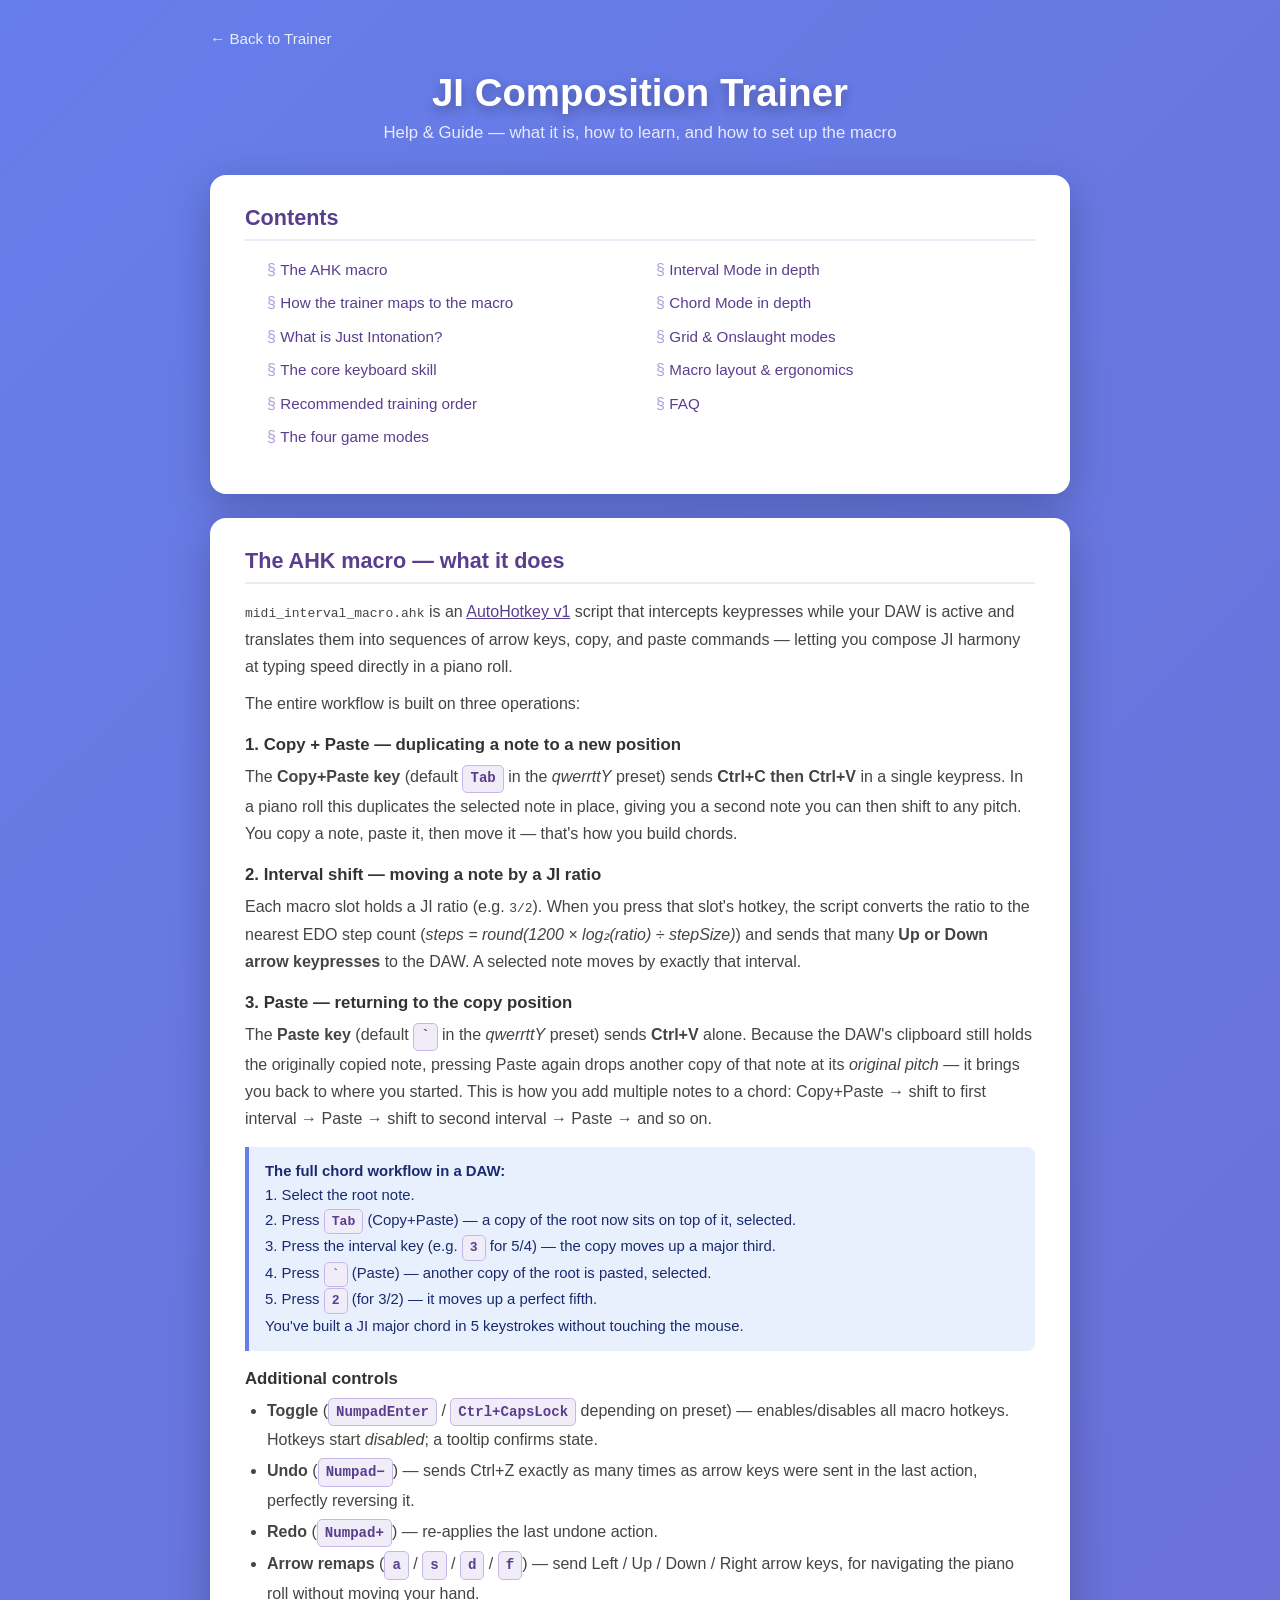
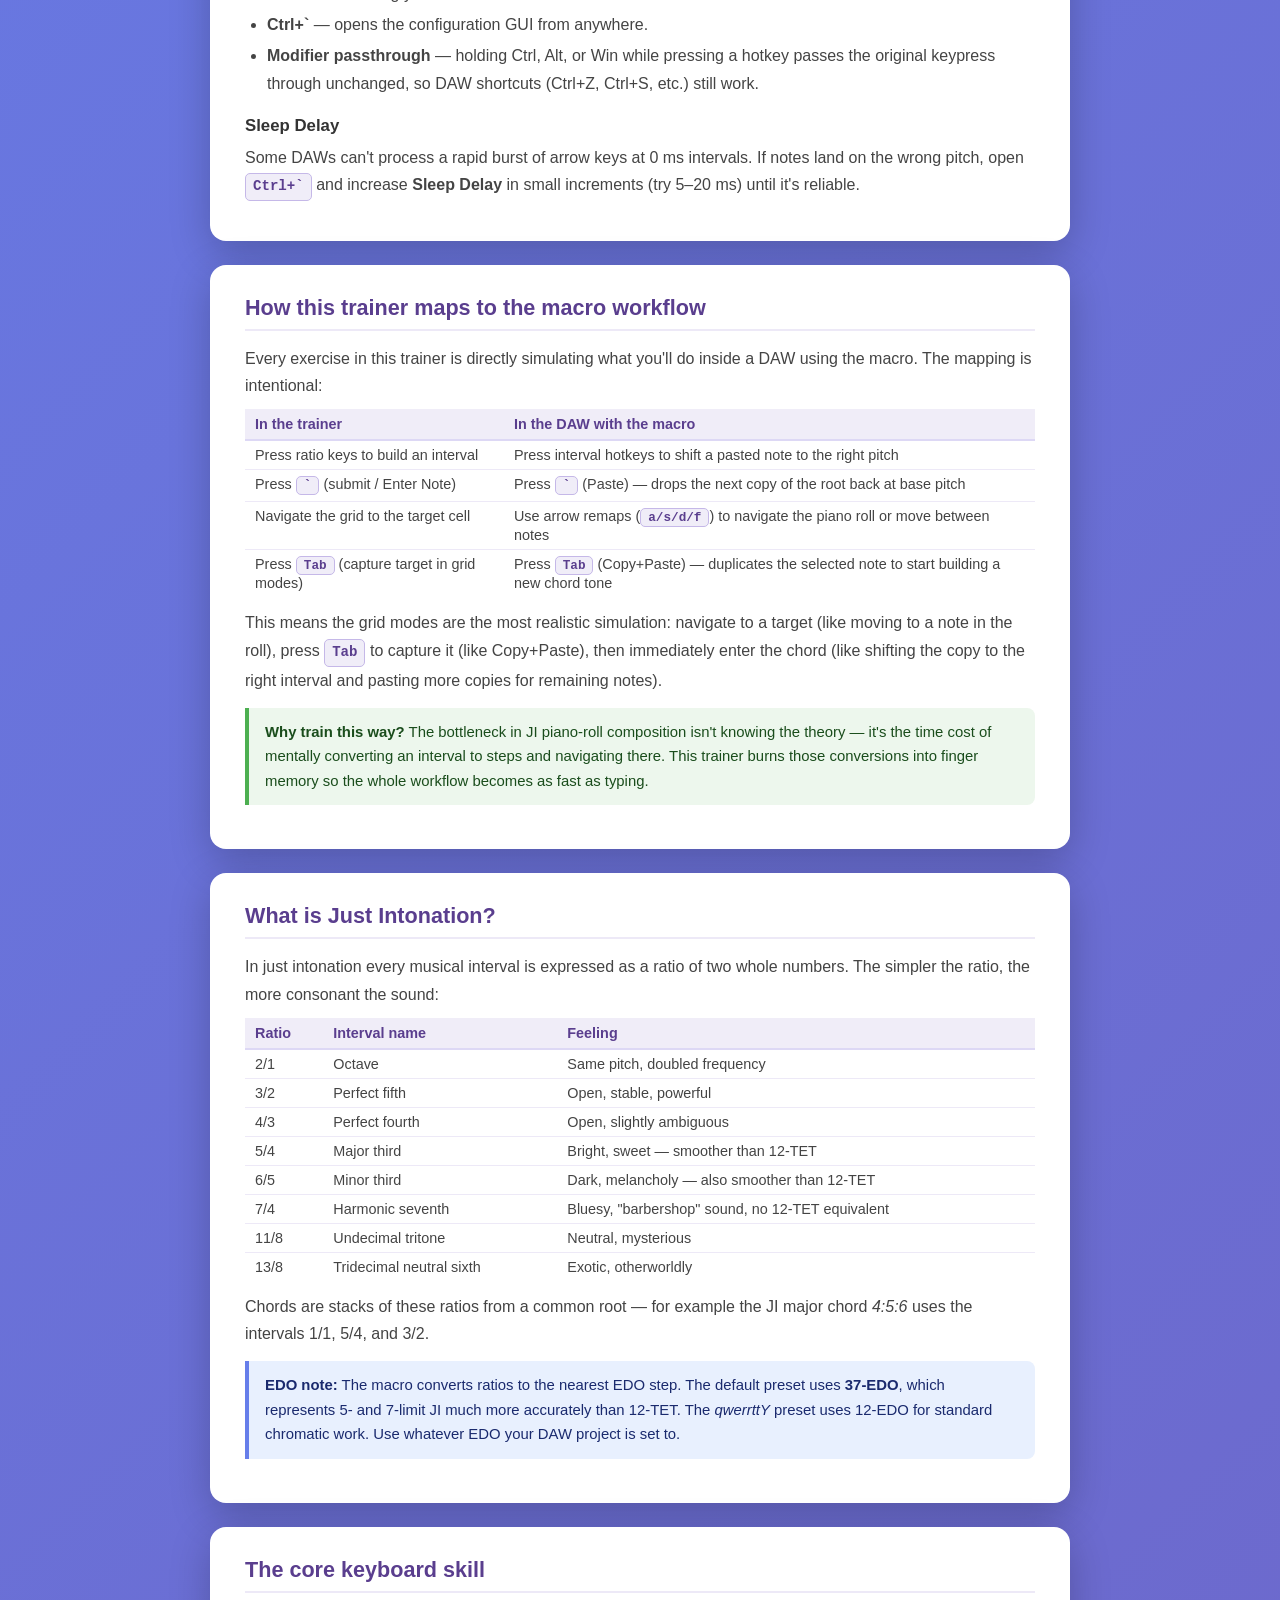
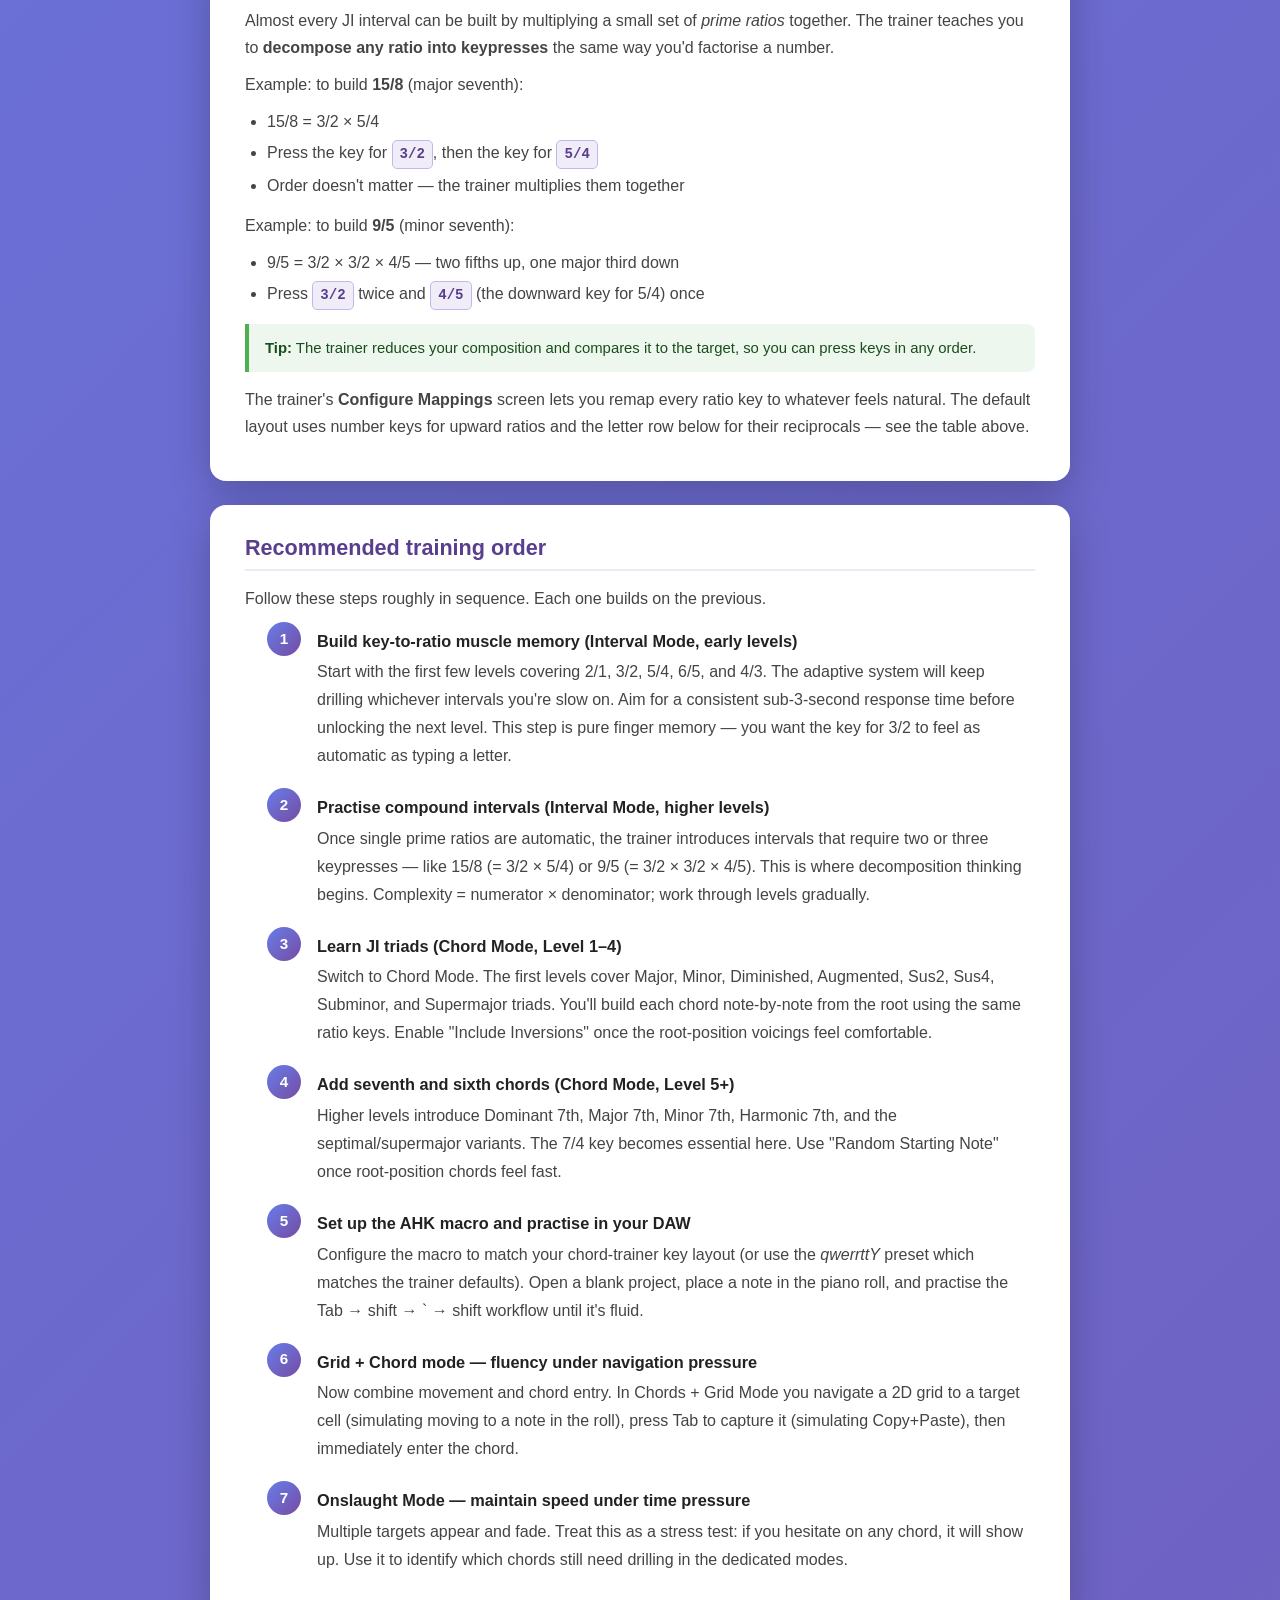
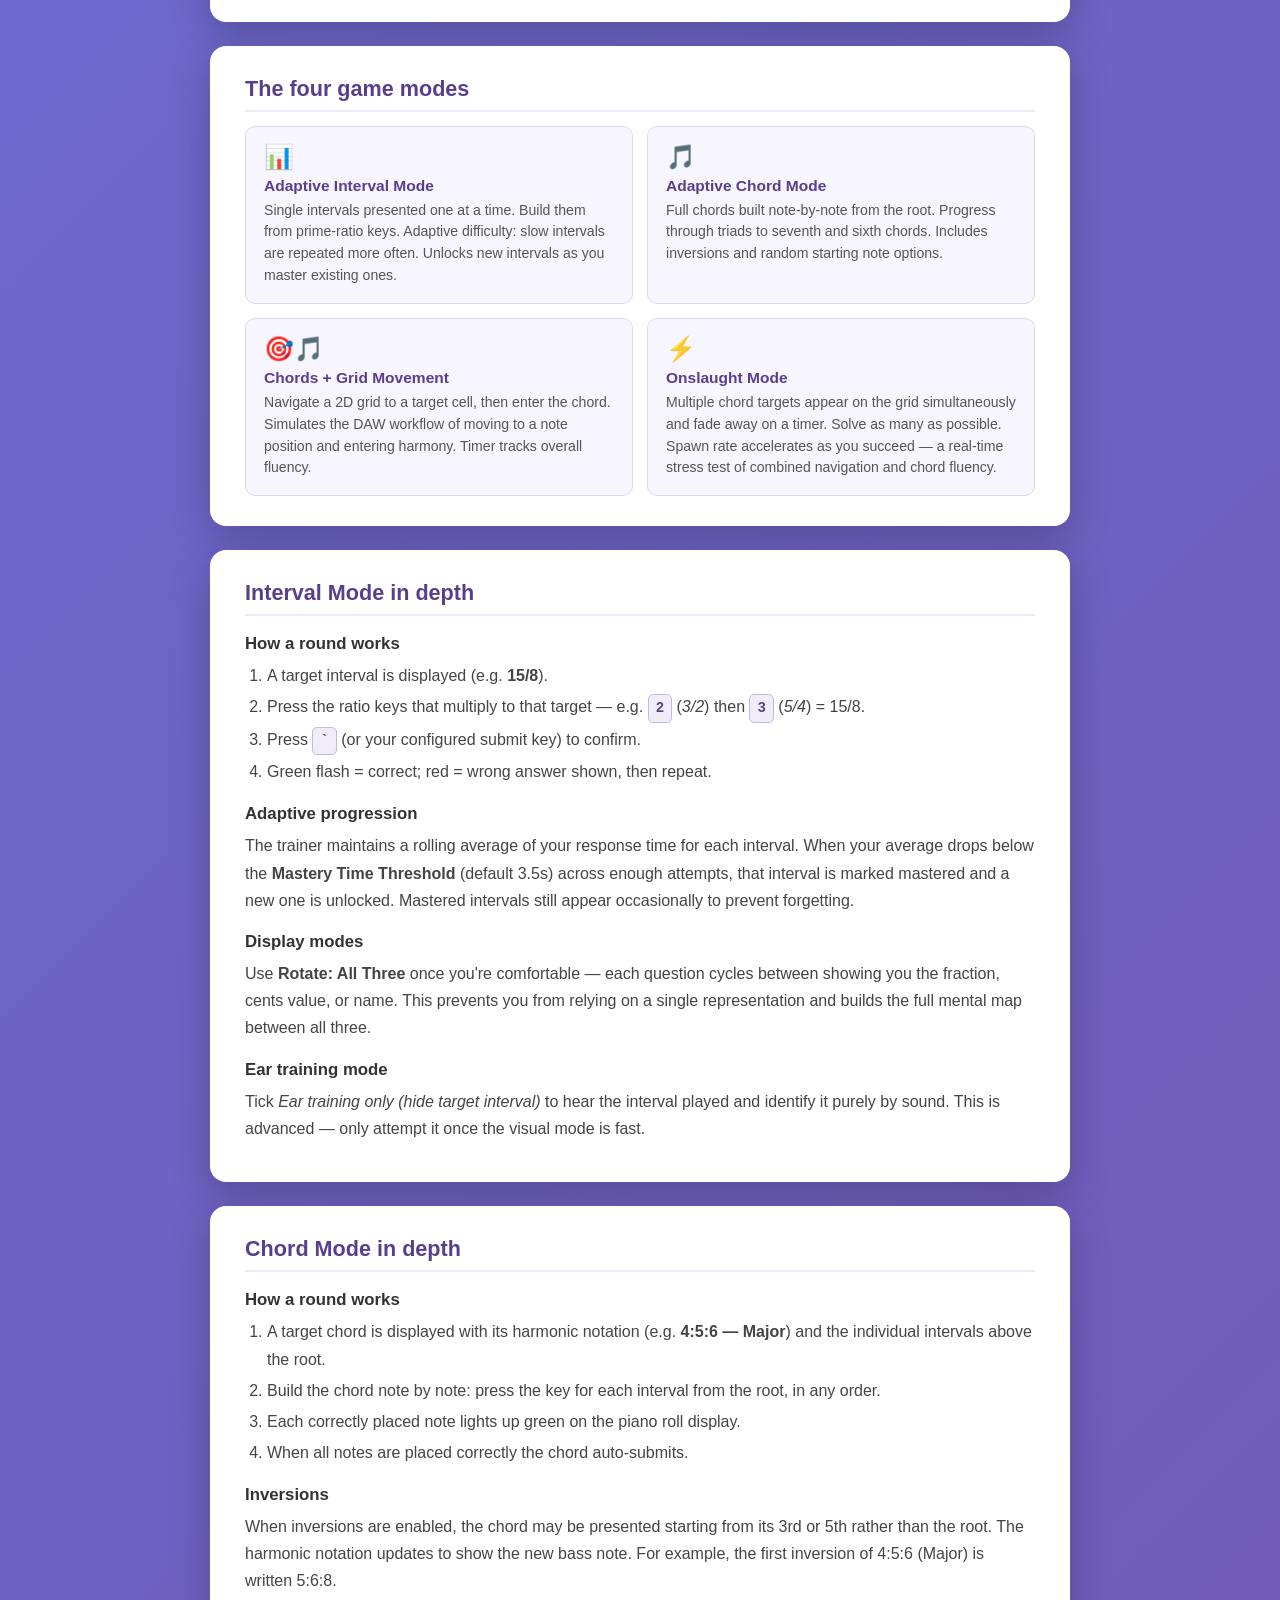
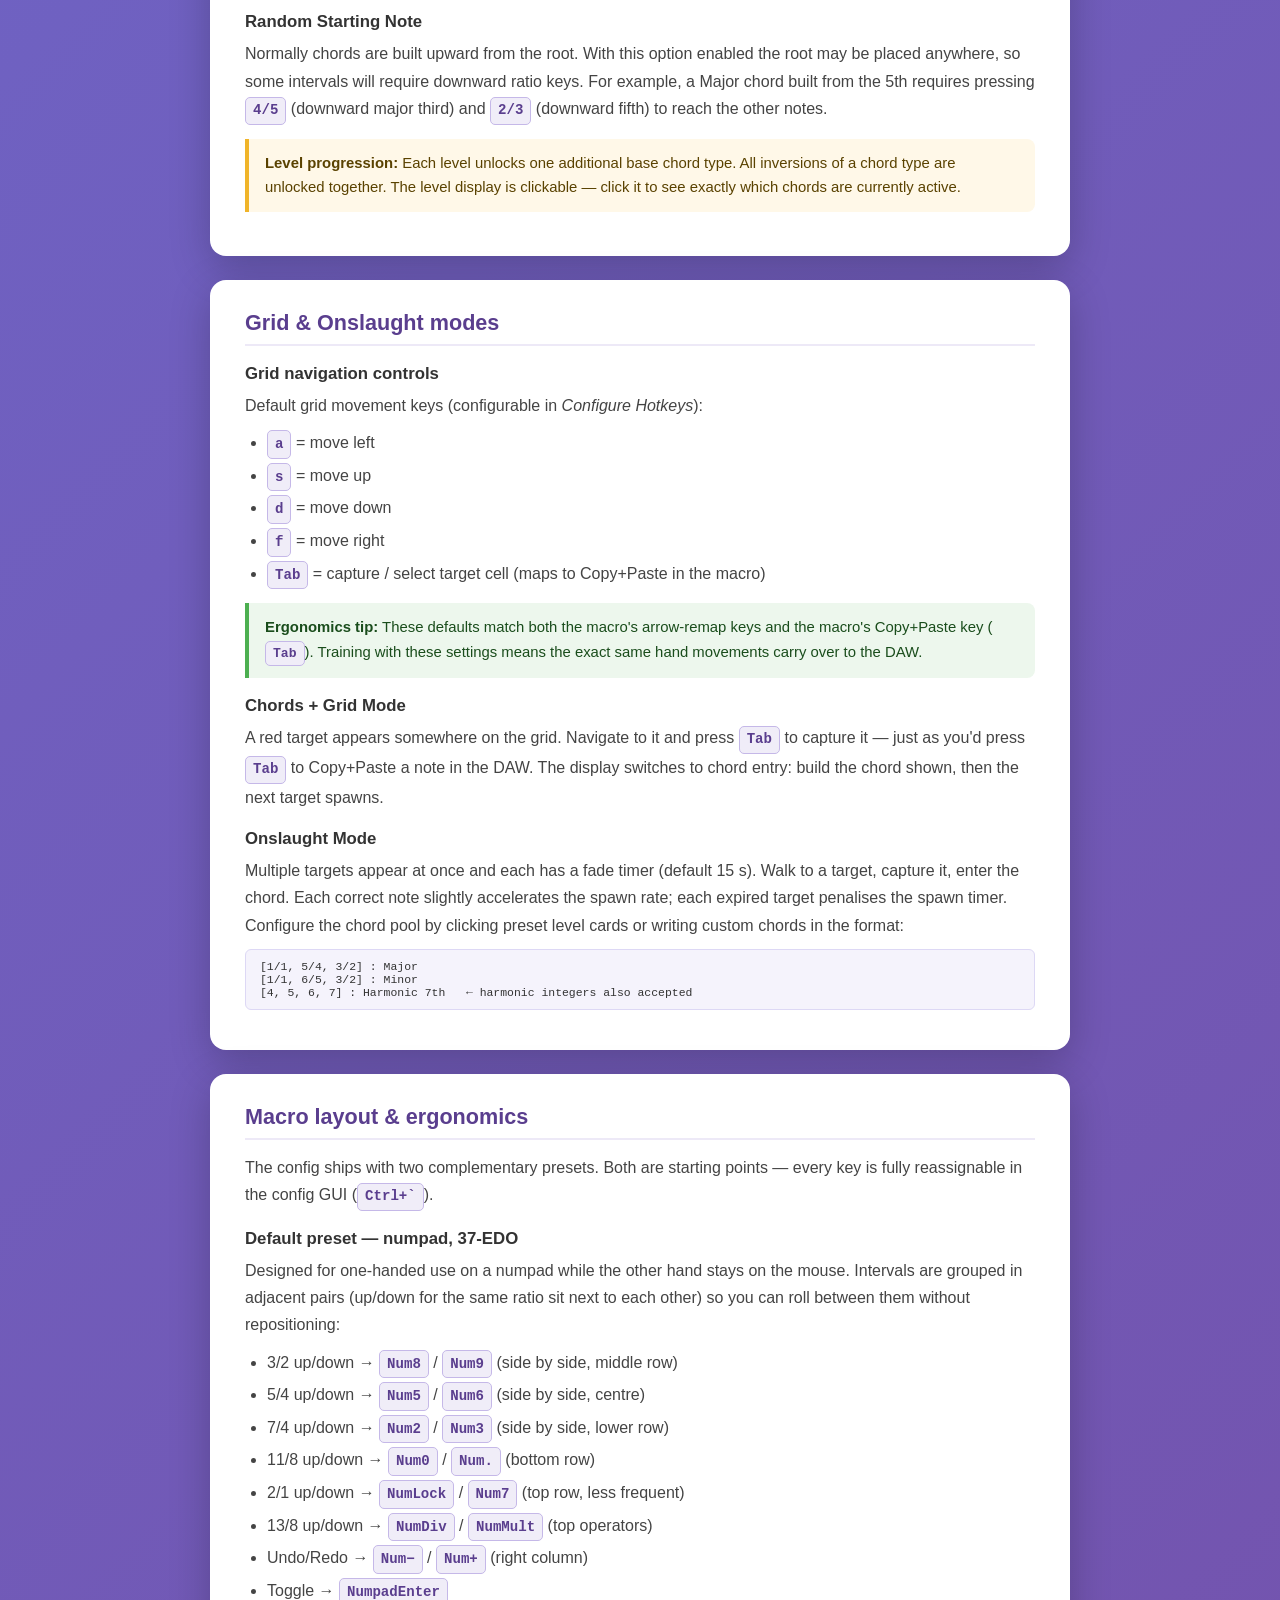
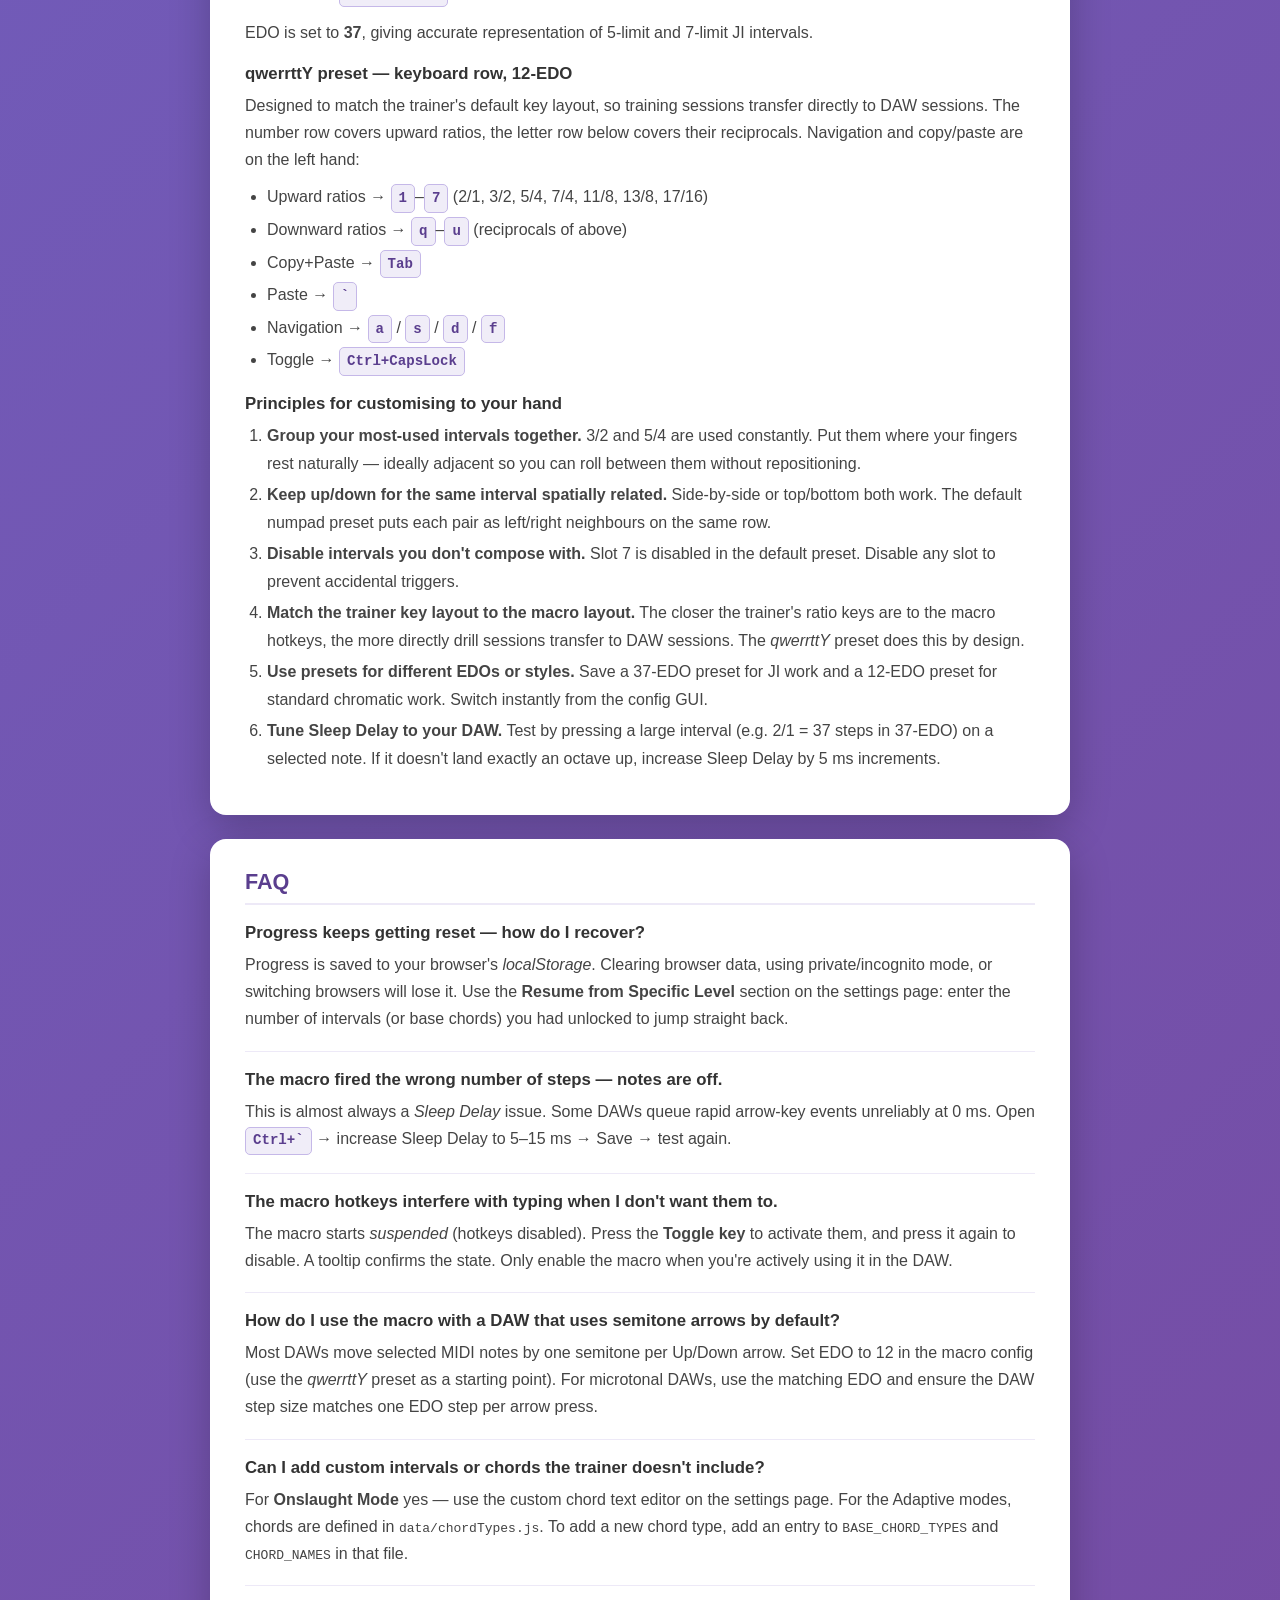
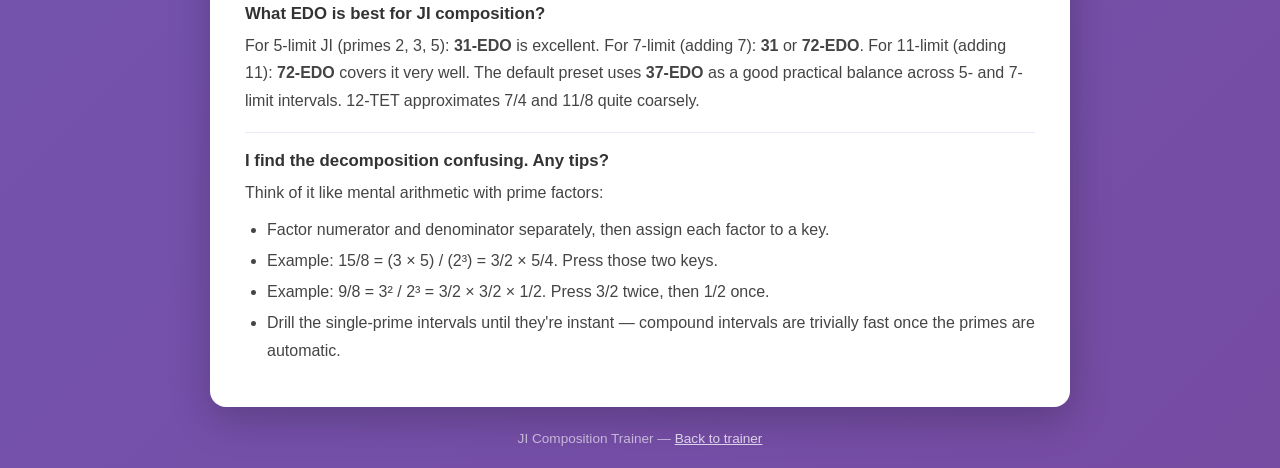
==== commit 8a114dba: "Remove preset diagrams from core keyboard skill section" ====
--- a/help.html
+++ b/help.html
@@ -547,77 +547,10 @@
             <strong>Tip:</strong> The trainer reduces your composition and compares it to the target,
             so you can press keys in any order.
         </div>
-        <h3>Key layouts — the two presets</h3>
-        <p>
-            The config file ships with two presets. The <strong>qwerrttY</strong> preset
-            mirrors the trainer's default key layout exactly, making training sessions
-            transfer directly to DAW sessions:
-        </p>
-
-        <div class="two-col">
-            <div>
-                <p style="font-weight:700; margin-bottom:8px; color:#5a3e8e;">qwerrttY preset (12-EDO)</p>
-                <div class="key-row">
-                    <div class="key-box"><div class="k">1</div><div class="r">2/1 ↑</div></div>
-                    <div class="key-box"><div class="k">2</div><div class="r">3/2 ↑</div></div>
-                    <div class="key-box"><div class="k">3</div><div class="r">5/4 ↑</div></div>
-                    <div class="key-box"><div class="k">4</div><div class="r">7/4 ↑</div></div>
-                    <div class="key-box"><div class="k">5</div><div class="r">11/8 ↑</div></div>
-                    <div class="key-box"><div class="k">6</div><div class="r">13/8 ↑</div></div>
-                    <div class="key-box"><div class="k">7</div><div class="r">17/16 ↑</div></div>
-                </div>
-                <div class="key-row" style="margin-top:4px;">
-                    <div class="key-box"><div class="k">q</div><div class="r">1/2 ↓</div></div>
-                    <div class="key-box"><div class="k">w</div><div class="r">2/3 ↓</div></div>
-                    <div class="key-box"><div class="k">e</div><div class="r">4/5 ↓</div></div>
-                    <div class="key-box"><div class="k">r</div><div class="r">4/7 ↓</div></div>
-                    <div class="key-box"><div class="k">t</div><div class="r">8/11 ↓</div></div>
-                    <div class="key-box"><div class="k">y</div><div class="r">8/13 ↓</div></div>
-                    <div class="key-box"><div class="k">u</div><div class="r">16/17 ↓</div></div>
-                </div>
-                <div class="key-row" style="margin-top:8px;">
-                    <div class="key-box nav"><div class="k">a</div><div class="r">← left</div></div>
-                    <div class="key-box nav"><div class="k">s</div><div class="r">↑ up</div></div>
-                    <div class="key-box nav"><div class="k">d</div><div class="r">↓ down</div></div>
-                    <div class="key-box nav"><div class="k">f</div><div class="r">→ right</div></div>
-                </div>
-                <div class="key-row" style="margin-top:4px;">
-                    <div class="key-box action"><div class="k">Tab</div><div class="r">copy+paste</div></div>
-                    <div class="key-box action"><div class="k">`</div><div class="r">paste</div></div>
-                </div>
-                <p class="diagram-label">Toggle: Ctrl+CapsLock</p>
-            </div>
-
-            <div>
-                <p style="font-weight:700; margin-bottom:8px; color:#5a3e8e;">Default preset (37-EDO, numpad)</p>
-                <div class="numpad">
-                    <div class="numpad-key special"><div class="ratio">NumLock</div><div class="dir">2/1 ↑</div></div>
-                    <div class="numpad-key special"><div class="ratio">Numpad7</div><div class="dir">2/1 ↓</div></div>
-                    <div class="numpad-key special"><div class="ratio">÷</div><div class="dir">3/2 ↑</div></div>
-                    <!-- row 2 -->
-                    <div class="numpad-key"><div class="ratio">Num8</div><div class="dir">3/2 ↑</div></div>
-                    <div class="numpad-key"><div class="ratio">Num9</div><div class="dir">3/2 ↓</div></div>
-                    <div class="numpad-key special"><div class="ratio">×</div><div class="dir">3/2 ↓</div></div>
-                    <!-- row 3 -->
-                    <div class="numpad-key"><div class="ratio">Num5</div><div class="dir">5/4 ↑</div></div>
-                    <div class="numpad-key"><div class="ratio">Num6</div><div class="dir">5/4 ↓</div></div>
-                    <div class="numpad-key special"><div class="ratio">−</div><div class="dir">undo</div></div>
-                    <!-- row 4 -->
-                    <div class="numpad-key"><div class="ratio">Num2</div><div class="dir">7/4 ↑</div></div>
-                    <div class="numpad-key"><div class="ratio">Num3</div><div class="dir">7/4 ↓</div></div>
-                    <div class="numpad-key special"><div class="ratio">+</div><div class="dir">redo</div></div>
-                    <!-- row 5 -->
-                    <div class="numpad-key"><div class="ratio">Num0</div><div class="dir">11/8 ↑</div></div>
-                    <div class="numpad-key"><div class="ratio">Num.</div><div class="dir">11/8 ↓</div></div>
-                    <div class="numpad-key special"><div class="ratio">Enter</div><div class="dir">toggle</div></div>
-                </div>
-                <p class="diagram-label">13/8 on NumLock (↑) and Numpad7 (↓) &mdash; slot 7 disabled by default</p>
-            </div>
-        </div>
-
-        <p style="margin-top: 14px;">
-            The trainer's <strong>Configure Mappings</strong> screen lets you remap every ratio key.
-            Both layouts are fully customisable — the presets are a tested starting point, not a requirement.
+        <p>
+            The trainer's <strong>Configure Mappings</strong> screen lets you remap every ratio key
+            to whatever feels natural. The default layout uses number keys for upward ratios and the
+            letter row below for their reciprocals — see the table above.
         </p>
     </div>
 
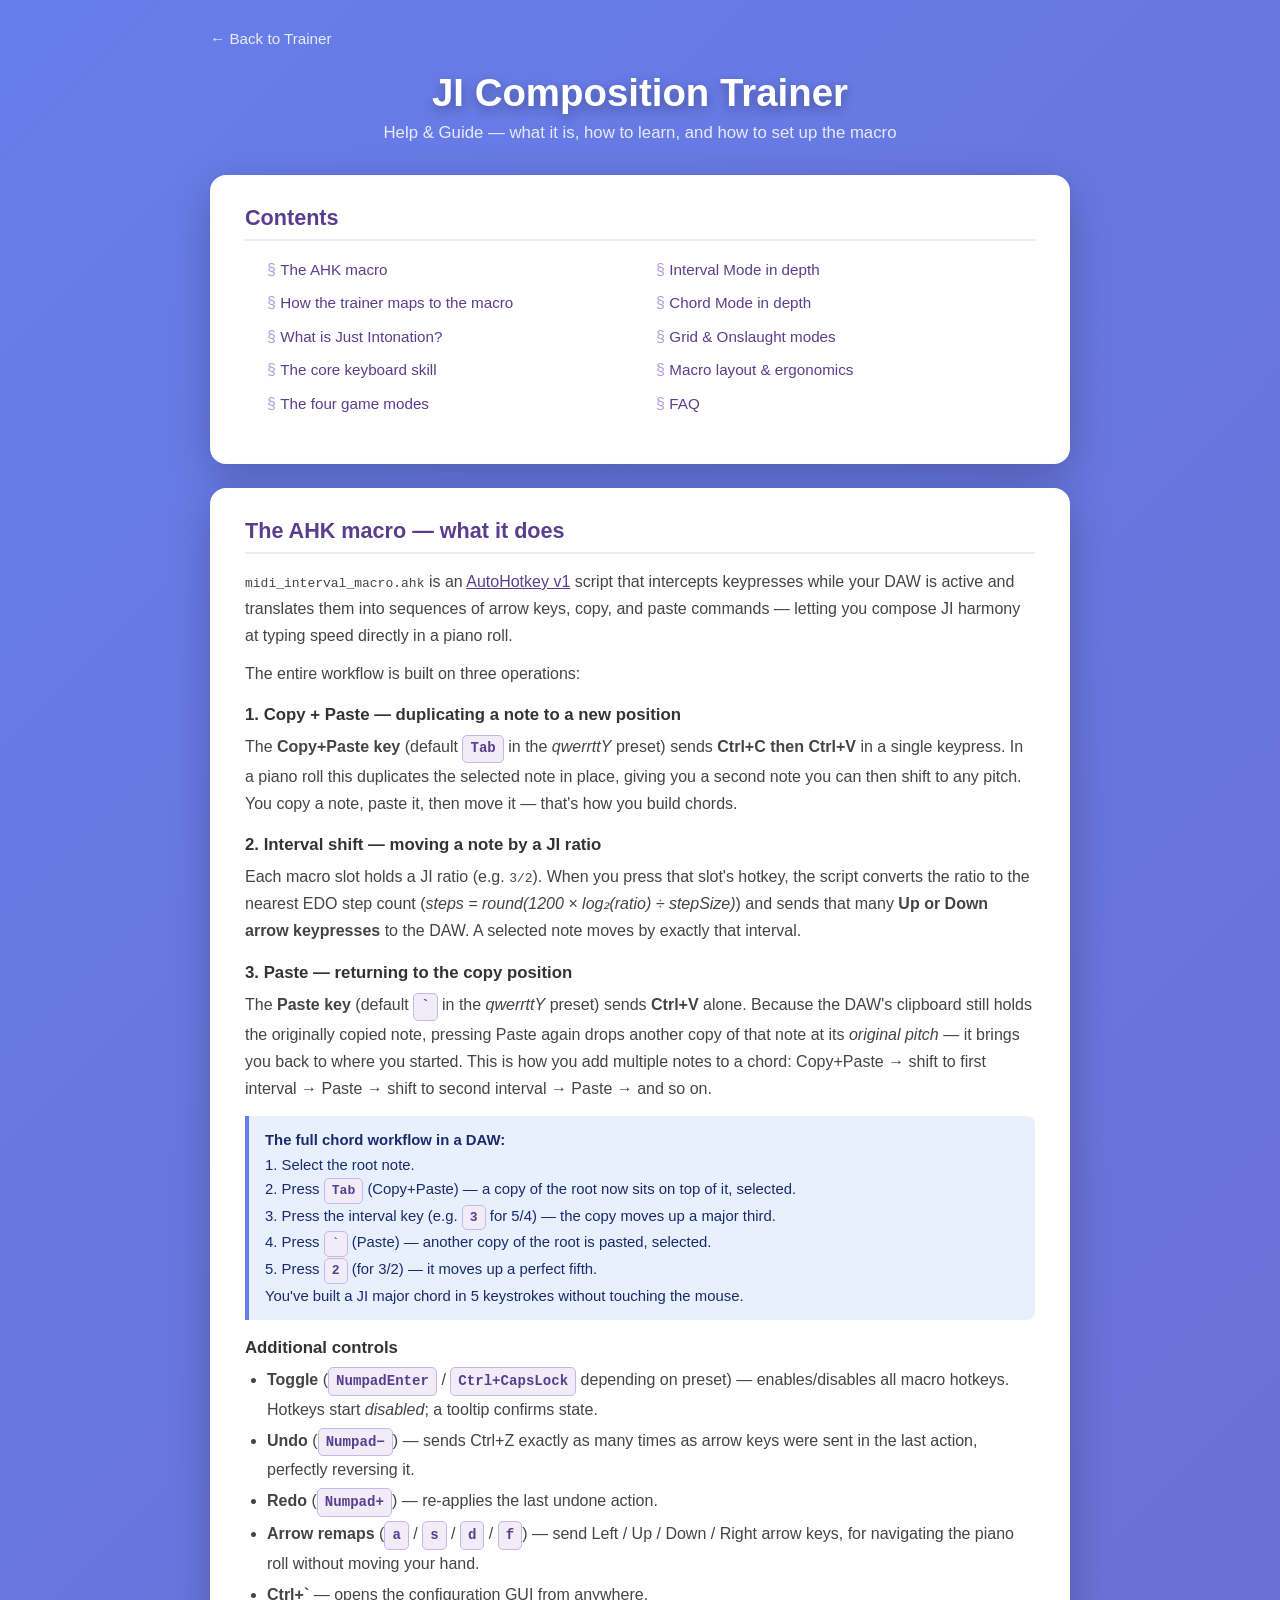
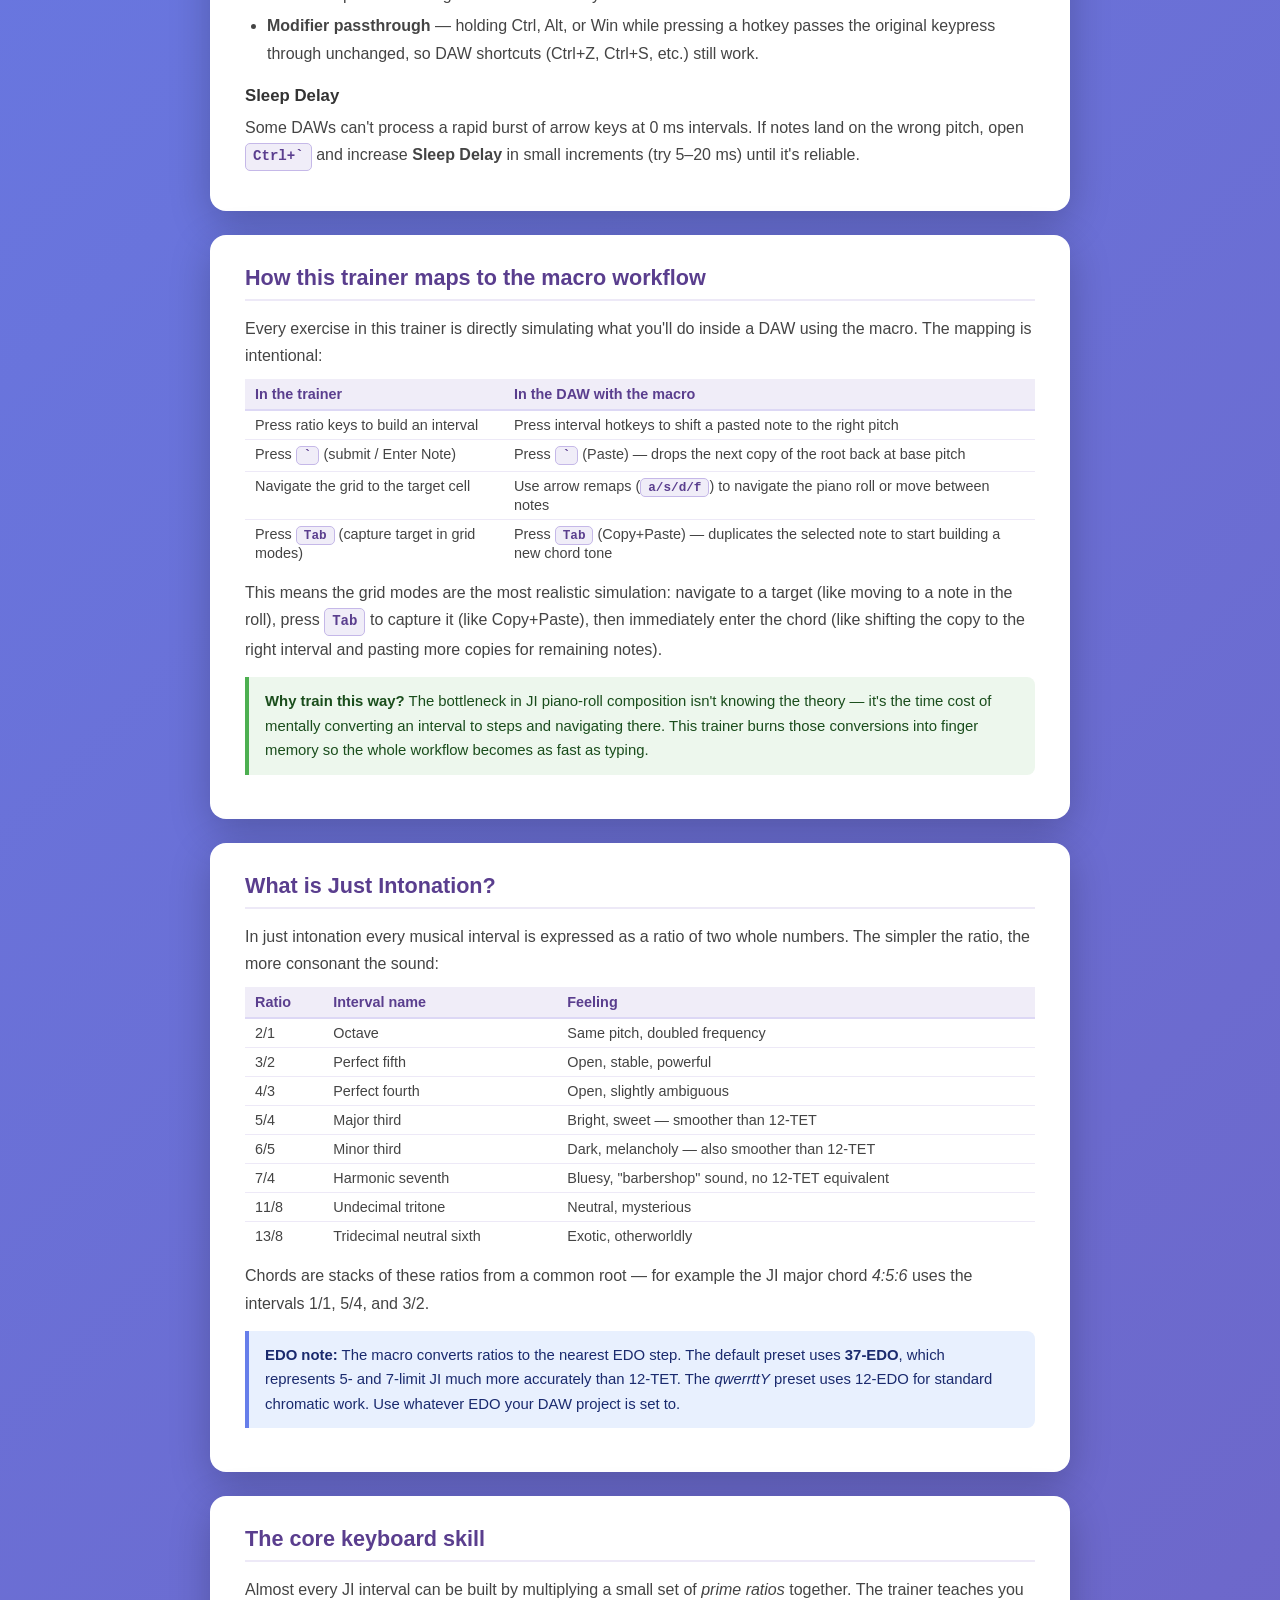
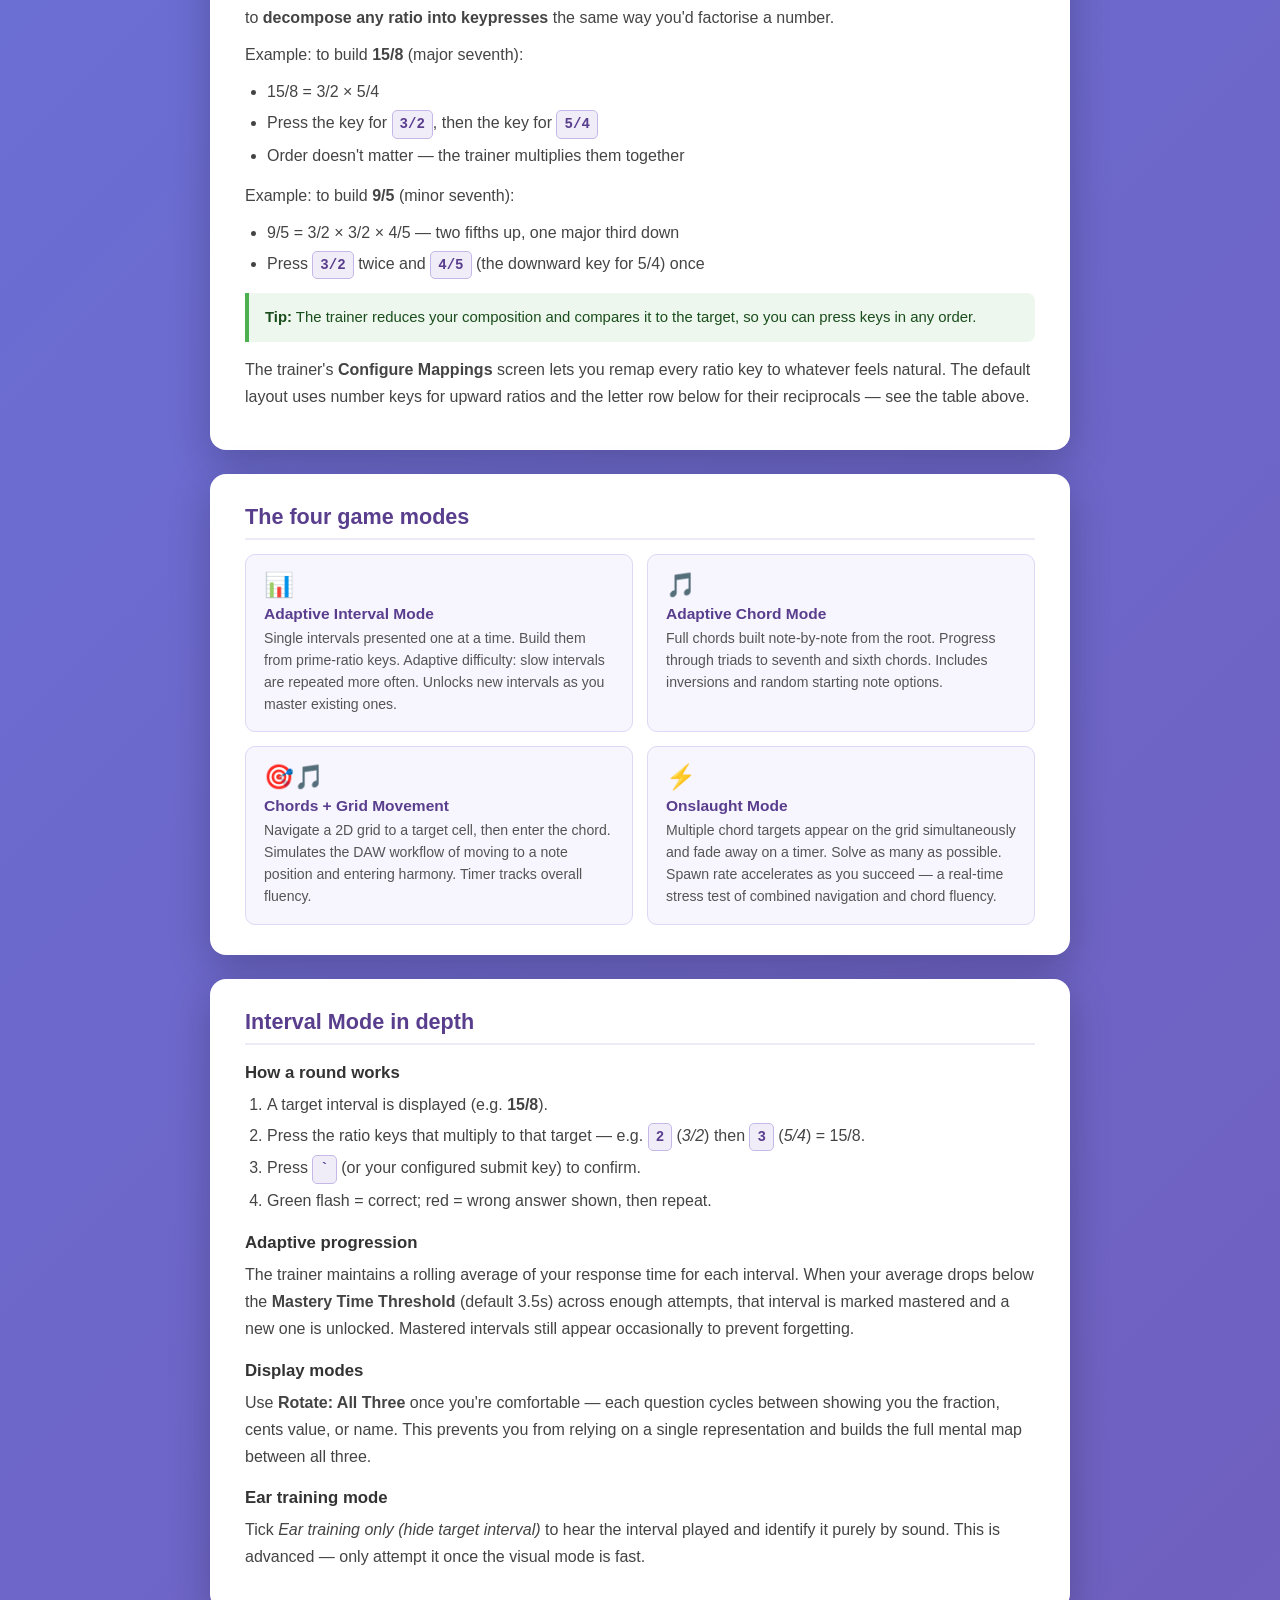
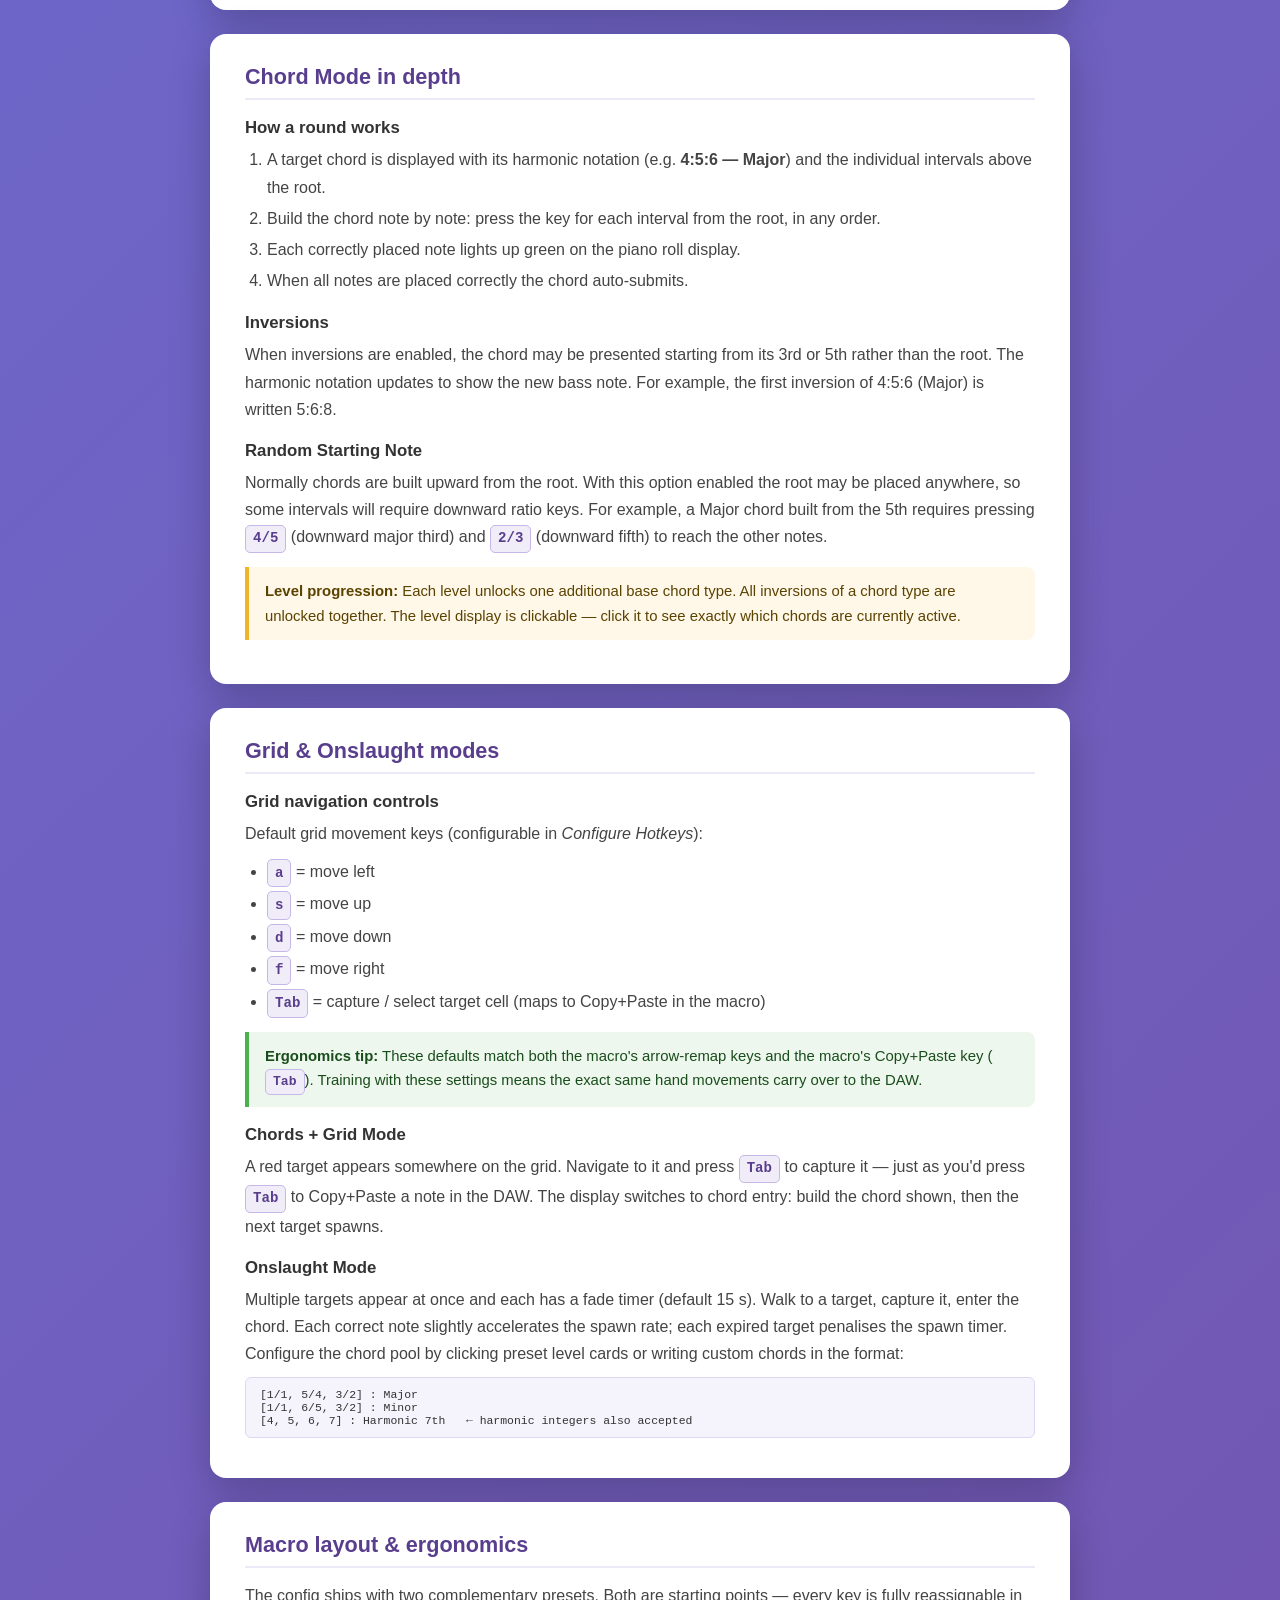
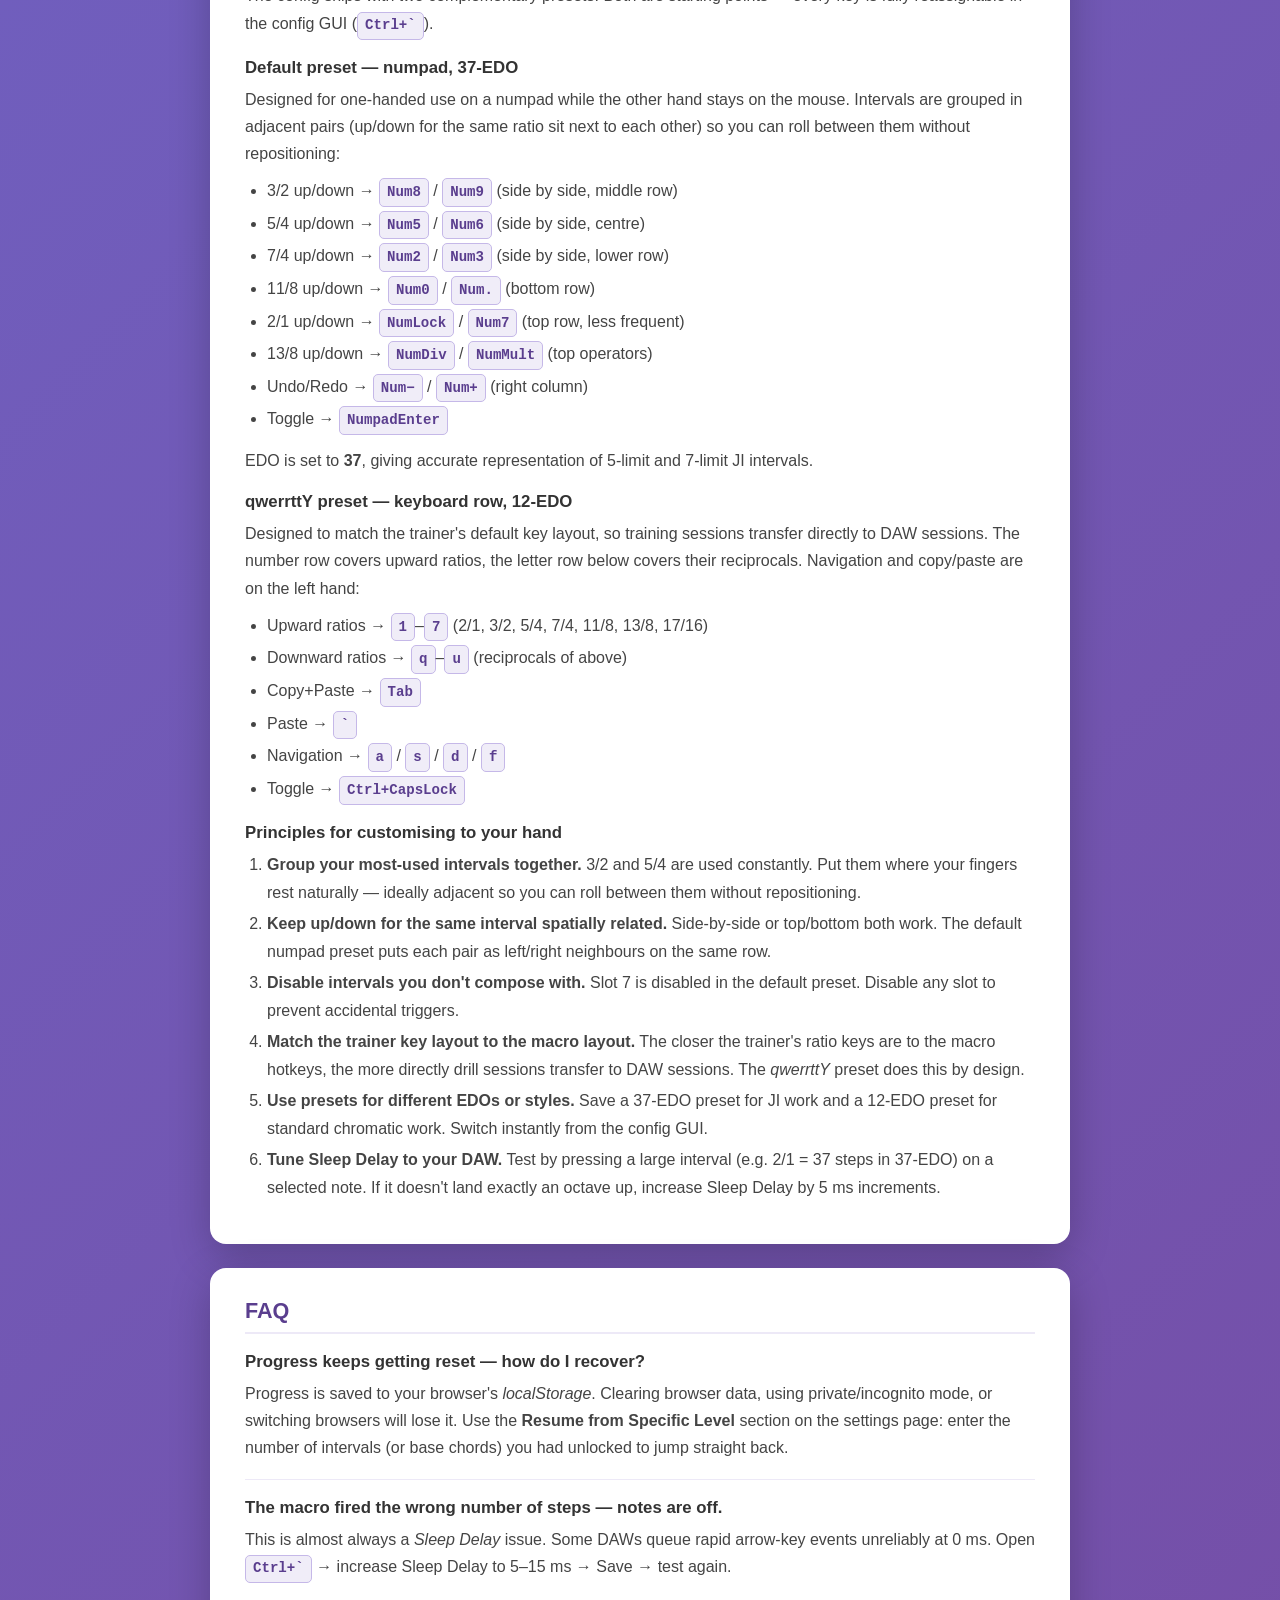
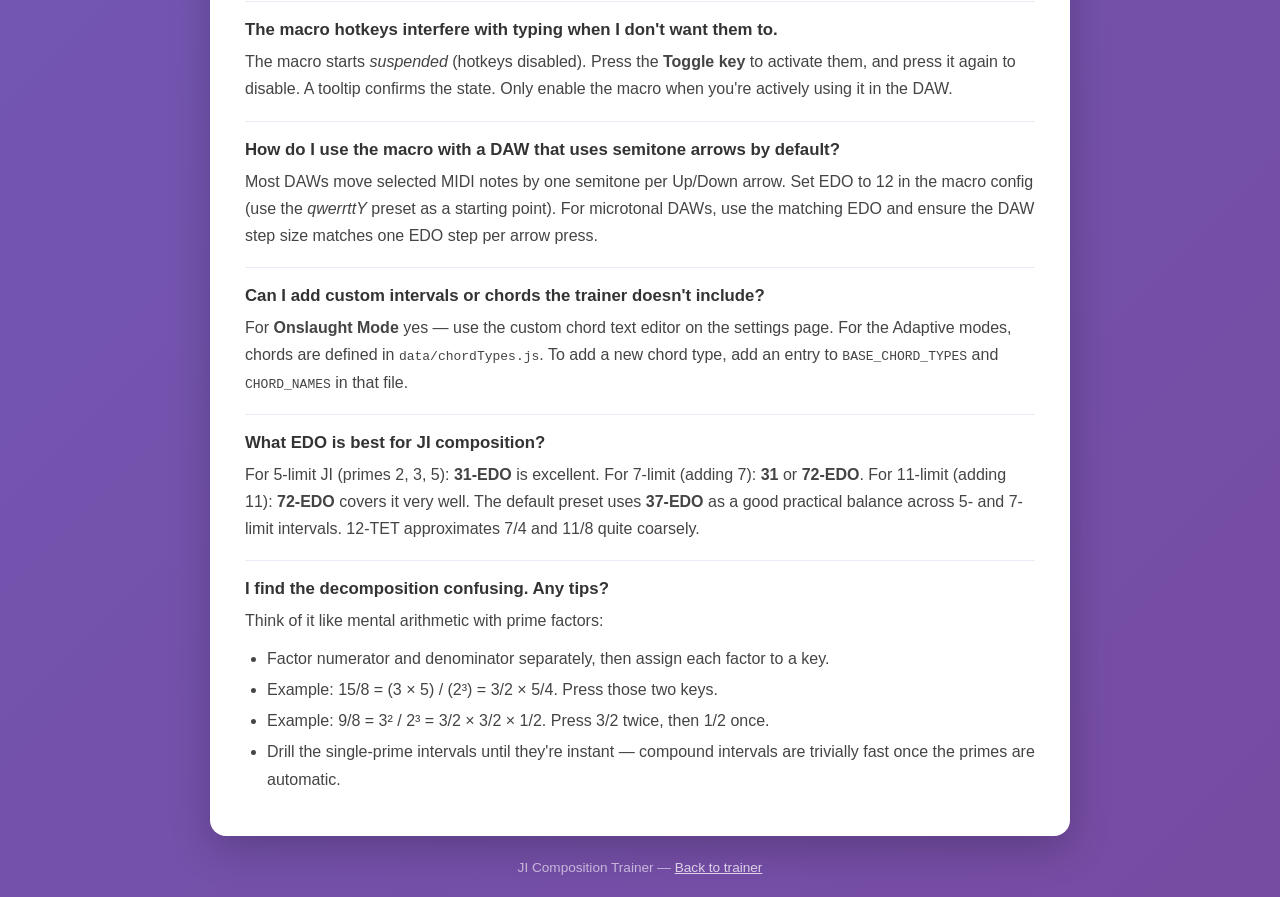
==== commit 1b08fe8b: "Remove recommended training order section" ====
--- a/help.html
+++ b/help.html
@@ -87,46 +87,6 @@
             color: #444;
         }
 
-        /* Training order steps */
-        .steps {
-            counter-reset: step;
-            list-style: none;
-            padding: 0;
-        }
-
-        .steps li {
-            counter-increment: step;
-            display: flex;
-            gap: 16px;
-            margin-bottom: 18px;
-            align-items: flex-start;
-        }
-
-        .steps li::before {
-            content: counter(step);
-            flex-shrink: 0;
-            width: 34px;
-            height: 34px;
-            background: linear-gradient(135deg, #667eea, #764ba2);
-            color: white;
-            border-radius: 50%;
-            display: flex;
-            align-items: center;
-            justify-content: center;
-            font-weight: 700;
-            font-size: 0.95em;
-        }
-
-        .steps li .step-body strong {
-            display: block;
-            font-size: 1.02em;
-            margin-bottom: 3px;
-            color: #222;
-        }
-
-        .steps li .step-body {
-            padding-top: 5px;
-        }
 
         /* Key badge */
         kbd {
@@ -368,7 +328,6 @@
             <li><a href="#how-this-trains">How the trainer maps to the macro</a></li>
             <li><a href="#what-is-ji">What is Just Intonation?</a></li>
             <li><a href="#the-core-skill">The core keyboard skill</a></li>
-            <li><a href="#training-order">Recommended training order</a></li>
             <li><a href="#modes">The four game modes</a></li>
             <li><a href="#interval-mode">Interval Mode in depth</a></li>
             <li><a href="#chord-mode">Chord Mode in depth</a></li>
@@ -554,74 +513,6 @@
         </p>
     </div>
 
-    <!-- TRAINING ORDER -->
-    <div class="card" id="training-order">
-        <h2>Recommended training order</h2>
-        <p>Follow these steps roughly in sequence. Each one builds on the previous.</p>
-        <ol class="steps">
-            <li>
-                <div class="step-body">
-                    <strong>Build key-to-ratio muscle memory (Interval Mode, early levels)</strong>
-                    Start with the first few levels covering 2/1, 3/2, 5/4, 6/5, and 4/3.
-                    The adaptive system will keep drilling whichever intervals you're slow on.
-                    Aim for a consistent sub-3-second response time before unlocking the next level.
-                    This step is pure finger memory — you want the key for 3/2
-                    to feel as automatic as typing a letter.
-                </div>
-            </li>
-            <li>
-                <div class="step-body">
-                    <strong>Practise compound intervals (Interval Mode, higher levels)</strong>
-                    Once single prime ratios are automatic, the trainer introduces intervals that
-                    require two or three keypresses — like 15/8 (= 3/2 × 5/4) or 9/5 (= 3/2 × 3/2 × 4/5).
-                    This is where decomposition thinking begins. Complexity = numerator × denominator;
-                    work through levels gradually.
-                </div>
-            </li>
-            <li>
-                <div class="step-body">
-                    <strong>Learn JI triads (Chord Mode, Level 1–4)</strong>
-                    Switch to Chord Mode. The first levels cover Major, Minor, Diminished, Augmented,
-                    Sus2, Sus4, Subminor, and Supermajor triads. You'll build each chord note-by-note
-                    from the root using the same ratio keys. Enable "Include Inversions" once the
-                    root-position voicings feel comfortable.
-                </div>
-            </li>
-            <li>
-                <div class="step-body">
-                    <strong>Add seventh and sixth chords (Chord Mode, Level 5+)</strong>
-                    Higher levels introduce Dominant 7th, Major 7th, Minor 7th, Harmonic 7th, and
-                    the septimal/supermajor variants. The 7/4 key becomes essential here.
-                    Use "Random Starting Note" once root-position chords feel fast.
-                </div>
-            </li>
-            <li>
-                <div class="step-body">
-                    <strong>Set up the AHK macro and practise in your DAW</strong>
-                    Configure the macro to match your chord-trainer key layout (or use the
-                    <em>qwerrttY</em> preset which matches the trainer defaults).
-                    Open a blank project, place a note in the piano roll, and practise the
-                    Tab → shift → ` → shift workflow until it's fluid.
-                </div>
-            </li>
-            <li>
-                <div class="step-body">
-                    <strong>Grid + Chord mode — fluency under navigation pressure</strong>
-                    Now combine movement and chord entry. In Chords + Grid Mode you navigate a 2D grid
-                    to a target cell (simulating moving to a note in the roll), press Tab to capture it
-                    (simulating Copy+Paste), then immediately enter the chord.
-                </div>
-            </li>
-            <li>
-                <div class="step-body">
-                    <strong>Onslaught Mode — maintain speed under time pressure</strong>
-                    Multiple targets appear and fade. Treat this as a stress test: if you hesitate
-                    on any chord, it will show up. Use it to identify which chords still need drilling
-                    in the dedicated modes.
-                </div>
-            </li>
-        </ol>
-    </div>
 
     <!-- MODES -->
     <div class="card" id="modes">
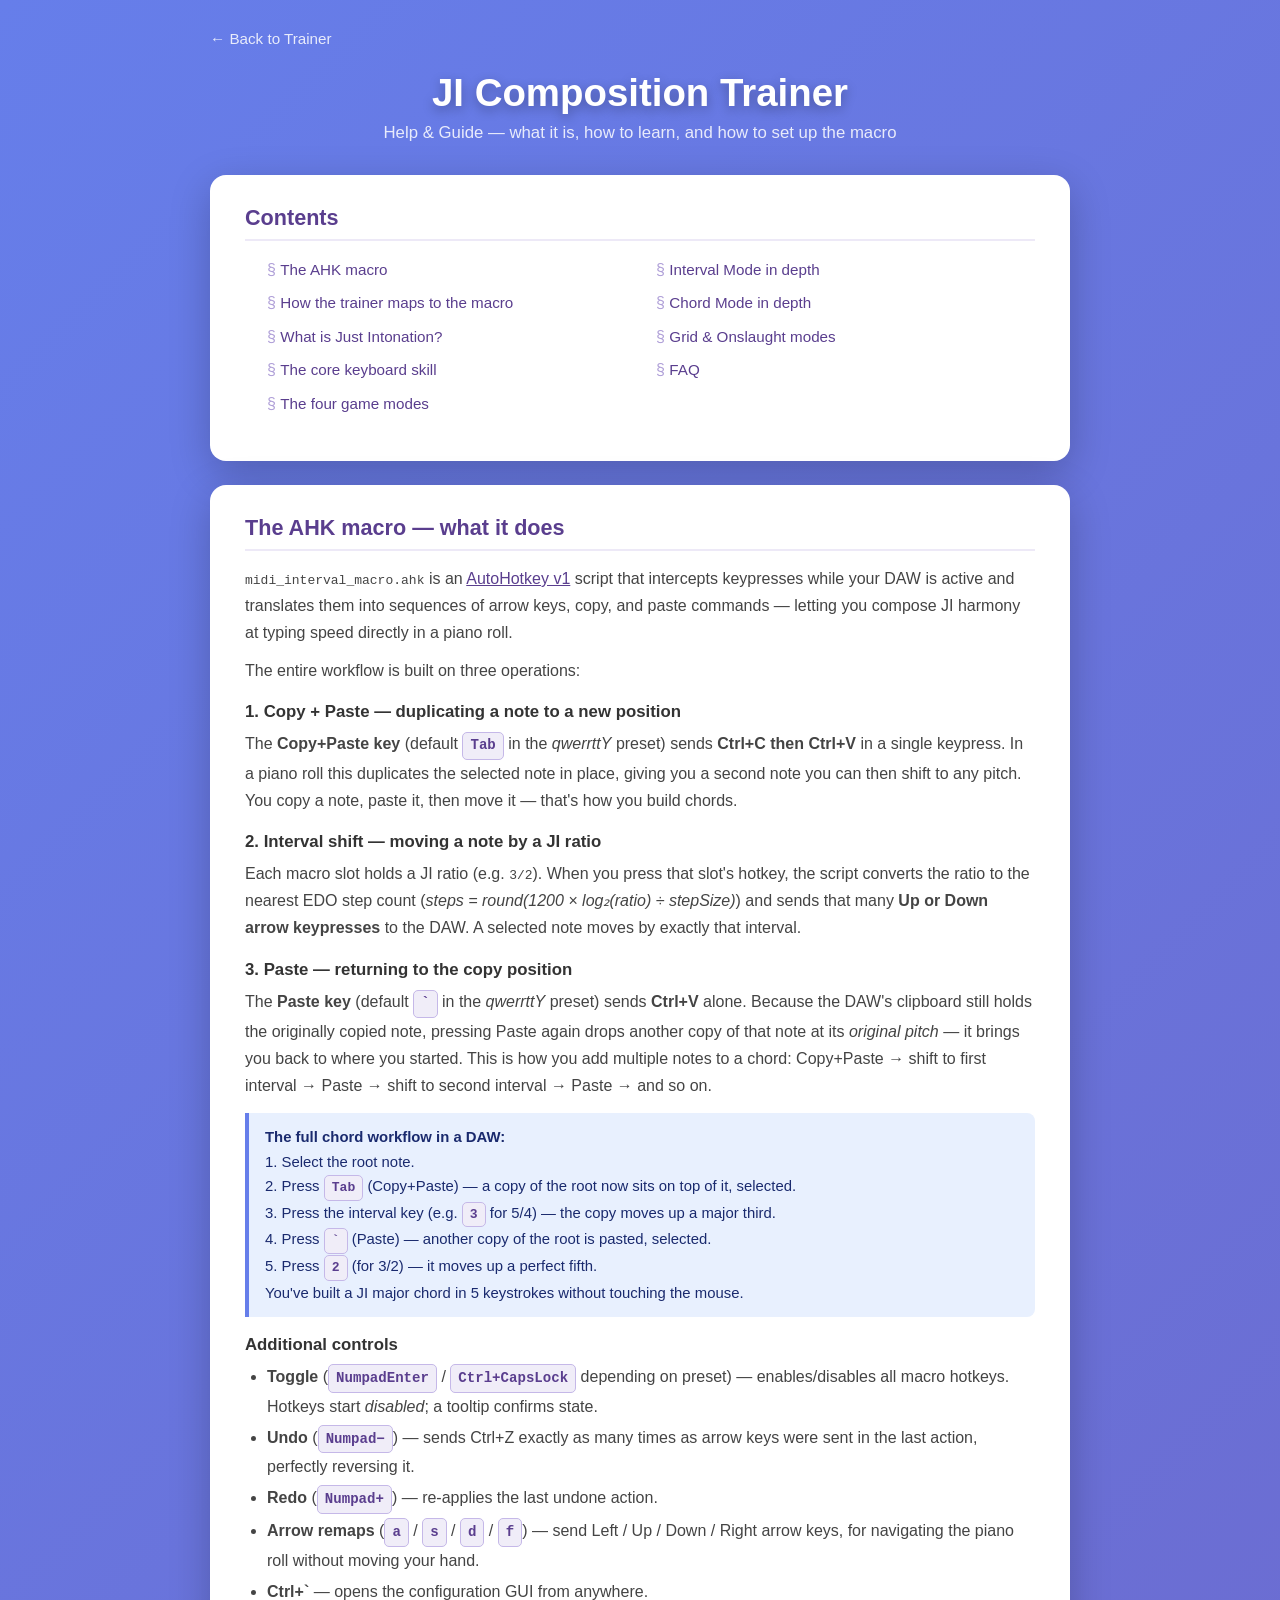
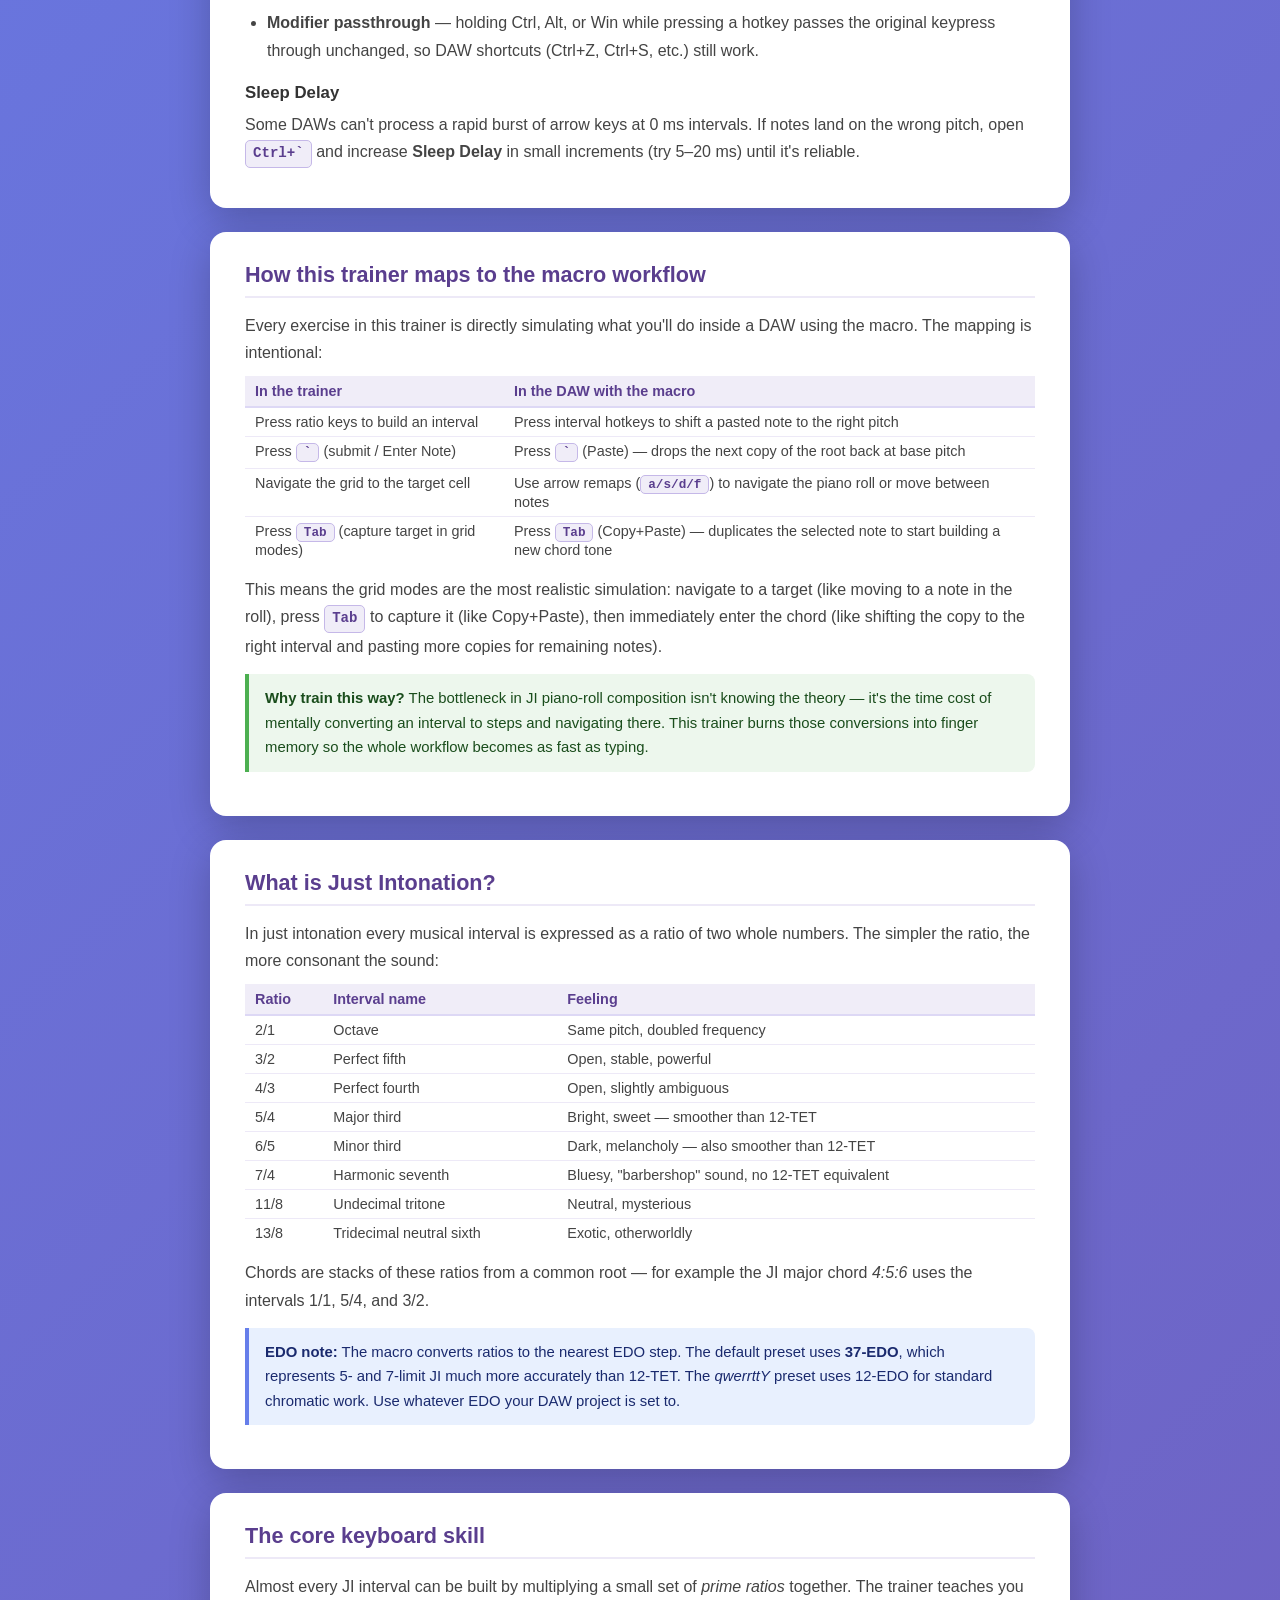
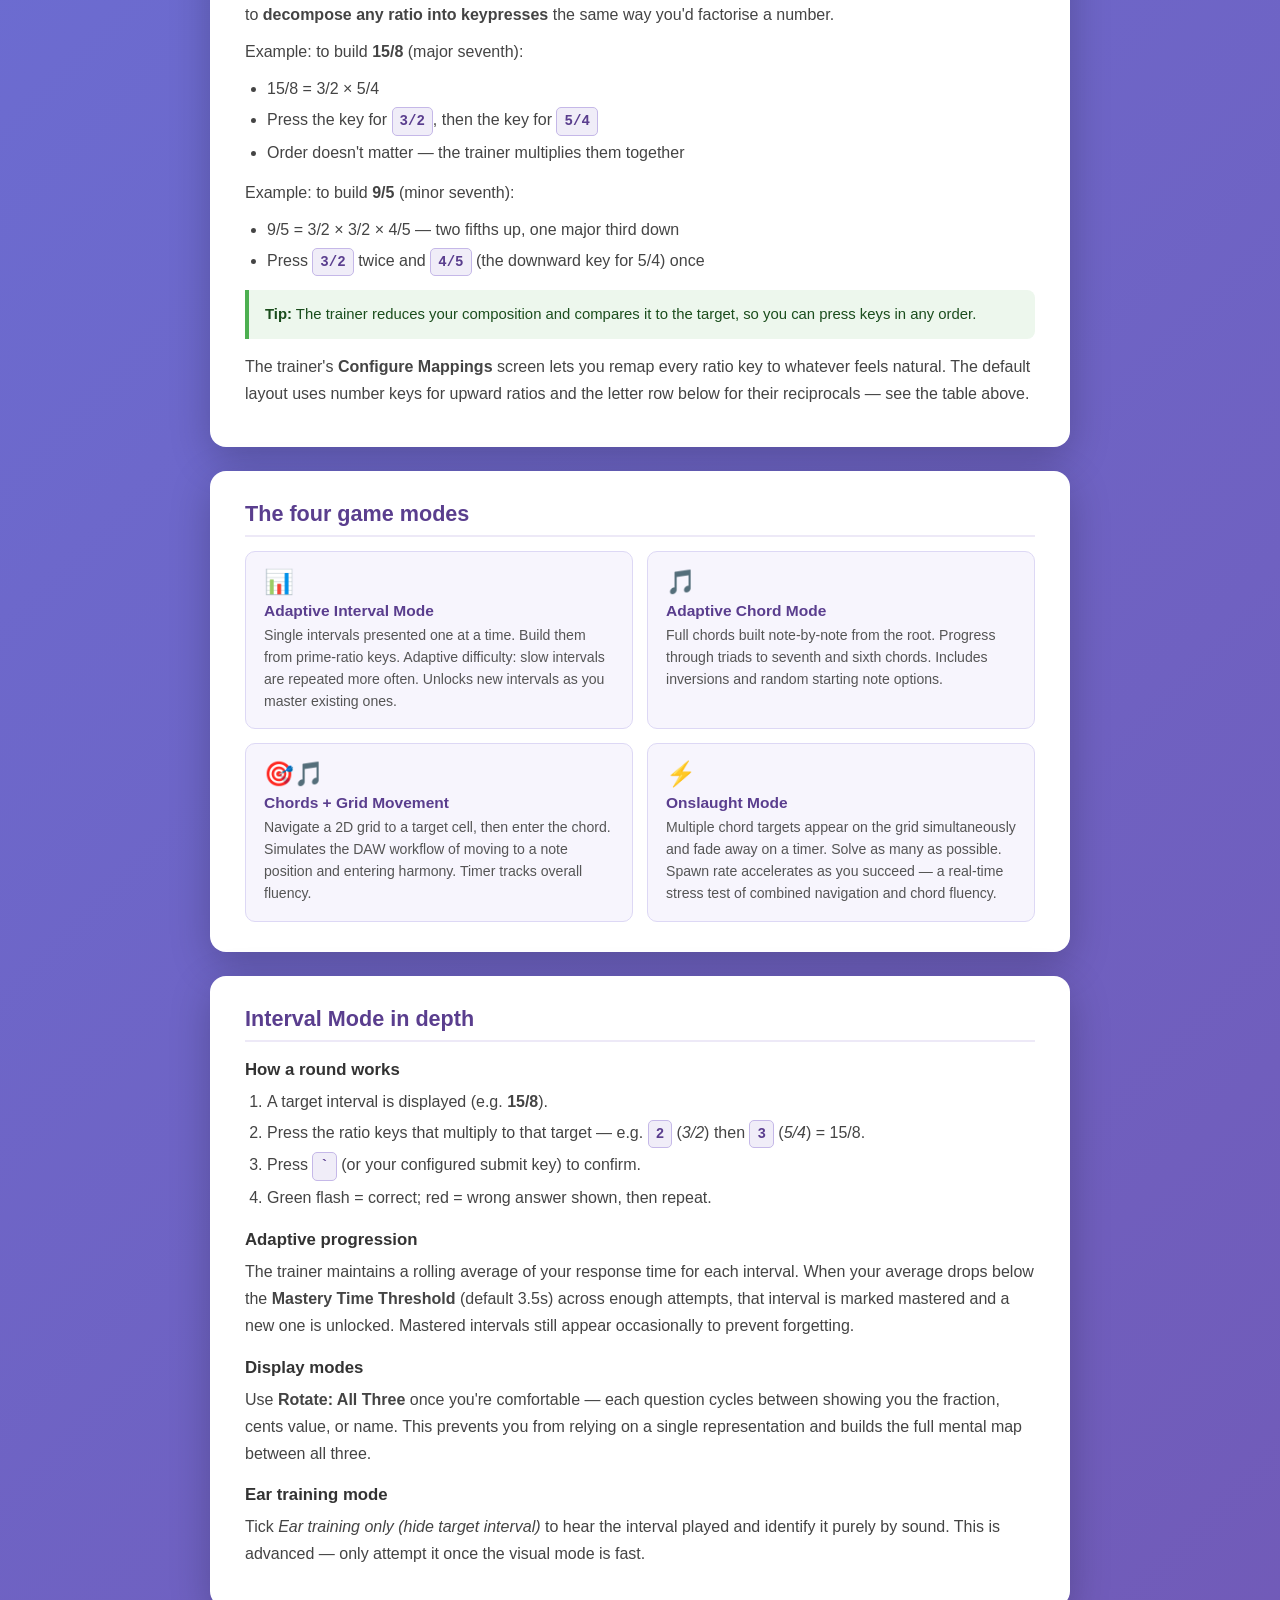
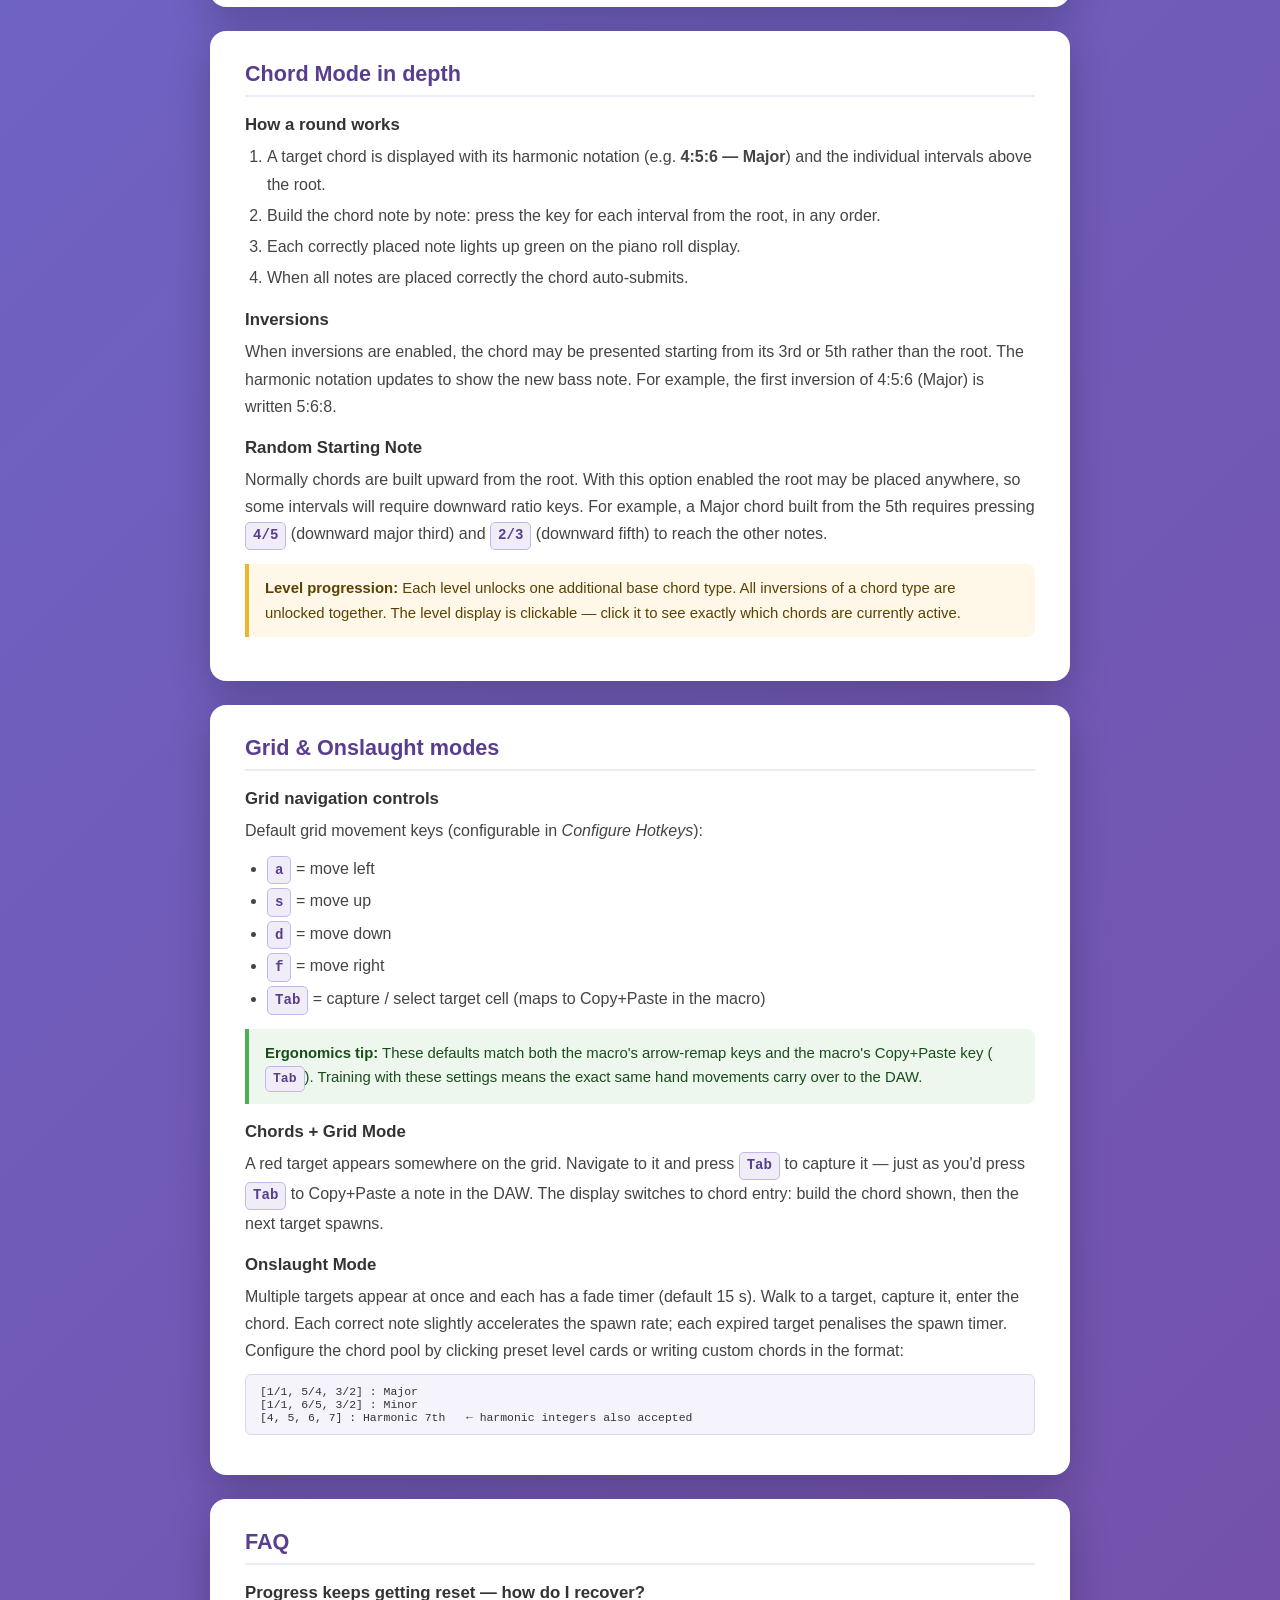
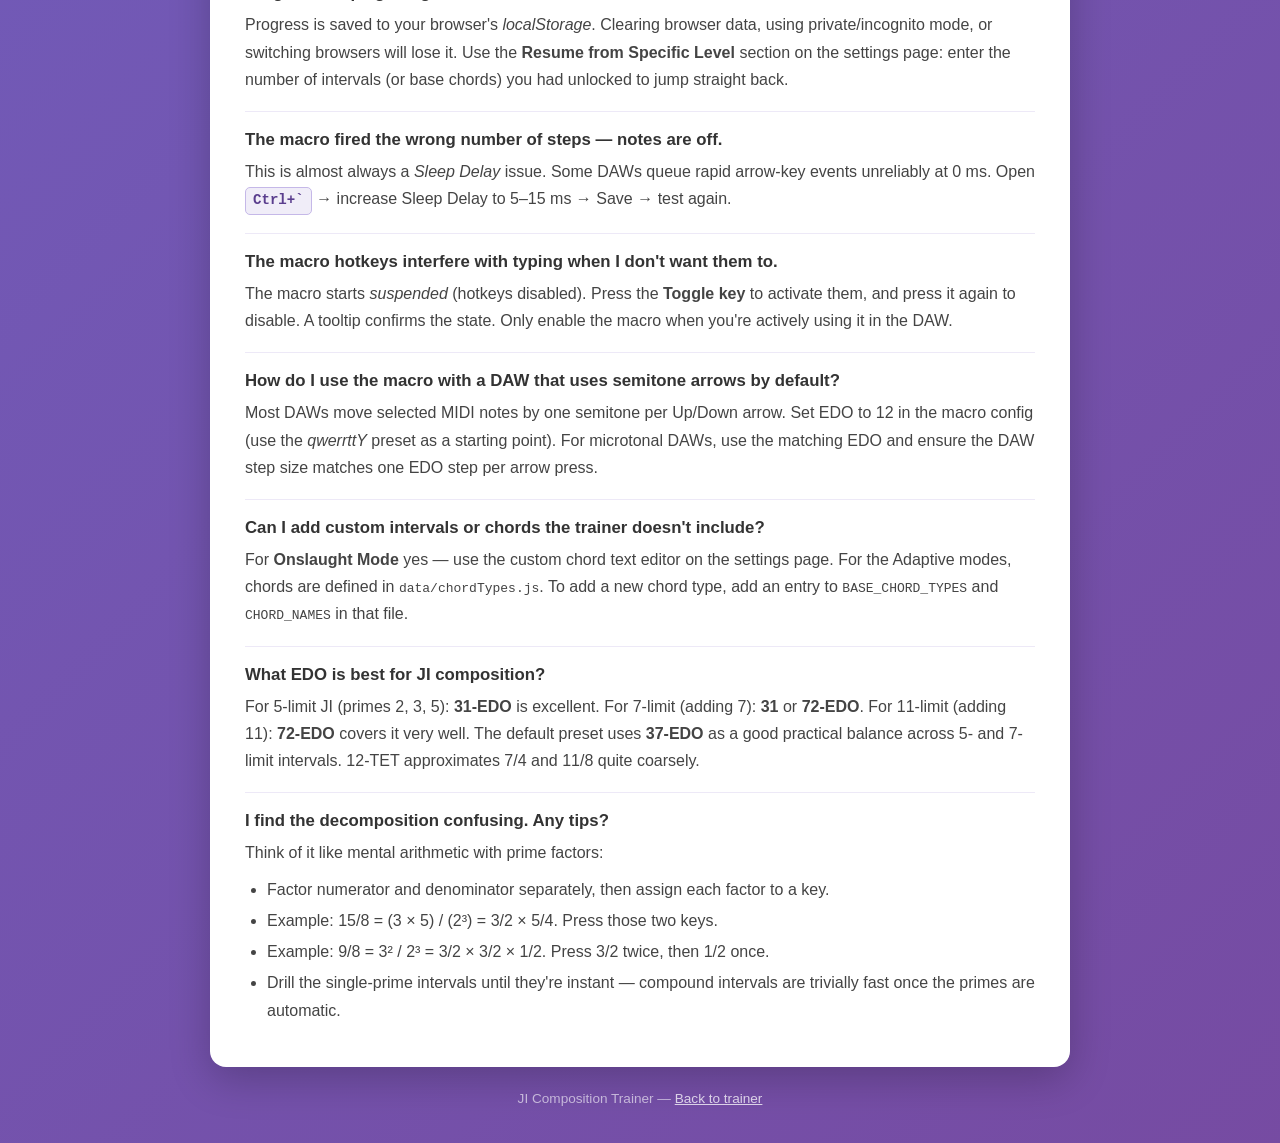
==== commit 1bf3b612: "Remove macro layout and ergonomics section" ====
--- a/help.html
+++ b/help.html
@@ -332,7 +332,6 @@
             <li><a href="#interval-mode">Interval Mode in depth</a></li>
             <li><a href="#chord-mode">Chord Mode in depth</a></li>
             <li><a href="#grid-modes">Grid &amp; Onslaught modes</a></li>
-            <li><a href="#macro-setup">Macro layout &amp; ergonomics</a></li>
             <li><a href="#faq">FAQ</a></li>
         </ul>
     </div>
@@ -645,80 +644,6 @@
 [4, 5, 6, 7] : Harmonic 7th   ← harmonic integers also accepted</pre>
     </div>
 
-    <!-- MACRO ERGONOMICS -->
-    <div class="card" id="macro-setup">
-        <h2>Macro layout &amp; ergonomics</h2>
-        <p>
-            The config ships with two complementary presets. Both are starting points — every key
-            is fully reassignable in the config GUI (<kbd>Ctrl+`</kbd>).
-        </p>
-
-        <h3>Default preset — numpad, 37-EDO</h3>
-        <p>
-            Designed for one-handed use on a numpad while the other hand stays on the mouse.
-            Intervals are grouped in adjacent pairs (up/down for the same ratio sit next to each other)
-            so you can roll between them without repositioning:
-        </p>
-        <ul>
-            <li>3/2 up/down → <kbd>Num8</kbd> / <kbd>Num9</kbd> (side by side, middle row)</li>
-            <li>5/4 up/down → <kbd>Num5</kbd> / <kbd>Num6</kbd> (side by side, centre)</li>
-            <li>7/4 up/down → <kbd>Num2</kbd> / <kbd>Num3</kbd> (side by side, lower row)</li>
-            <li>11/8 up/down → <kbd>Num0</kbd> / <kbd>Num.</kbd> (bottom row)</li>
-            <li>2/1 up/down → <kbd>NumLock</kbd> / <kbd>Num7</kbd> (top row, less frequent)</li>
-            <li>13/8 up/down → <kbd>NumDiv</kbd> / <kbd>NumMult</kbd> (top operators)</li>
-            <li>Undo/Redo → <kbd>Num−</kbd> / <kbd>Num+</kbd> (right column)</li>
-            <li>Toggle → <kbd>NumpadEnter</kbd></li>
-        </ul>
-        <p>EDO is set to <strong>37</strong>, giving accurate representation of 5-limit and 7-limit JI intervals.</p>
-
-        <h3>qwerrttY preset — keyboard row, 12-EDO</h3>
-        <p>
-            Designed to match the trainer's default key layout, so training sessions transfer
-            directly to DAW sessions. The number row covers upward ratios, the letter row below
-            covers their reciprocals. Navigation and copy/paste are on the left hand:
-        </p>
-        <ul>
-            <li>Upward ratios → <kbd>1</kbd>–<kbd>7</kbd> (2/1, 3/2, 5/4, 7/4, 11/8, 13/8, 17/16)</li>
-            <li>Downward ratios → <kbd>q</kbd>–<kbd>u</kbd> (reciprocals of above)</li>
-            <li>Copy+Paste → <kbd>Tab</kbd></li>
-            <li>Paste → <kbd>`</kbd></li>
-            <li>Navigation → <kbd>a</kbd> / <kbd>s</kbd> / <kbd>d</kbd> / <kbd>f</kbd></li>
-            <li>Toggle → <kbd>Ctrl+CapsLock</kbd></li>
-        </ul>
-
-        <h3>Principles for customising to your hand</h3>
-        <ol>
-            <li>
-                <strong>Group your most-used intervals together.</strong>
-                3/2 and 5/4 are used constantly. Put them where your fingers rest naturally —
-                ideally adjacent so you can roll between them without repositioning.
-            </li>
-            <li>
-                <strong>Keep up/down for the same interval spatially related.</strong>
-                Side-by-side or top/bottom both work. The default numpad preset puts each pair
-                as left/right neighbours on the same row.
-            </li>
-            <li>
-                <strong>Disable intervals you don't compose with.</strong>
-                Slot 7 is disabled in the default preset. Disable any slot to prevent accidental triggers.
-            </li>
-            <li>
-                <strong>Match the trainer key layout to the macro layout.</strong>
-                The closer the trainer's ratio keys are to the macro hotkeys, the more directly
-                drill sessions transfer to DAW sessions. The <em>qwerrttY</em> preset does this by design.
-            </li>
-            <li>
-                <strong>Use presets for different EDOs or styles.</strong>
-                Save a 37-EDO preset for JI work and a 12-EDO preset for standard chromatic work.
-                Switch instantly from the config GUI.
-            </li>
-            <li>
-                <strong>Tune Sleep Delay to your DAW.</strong>
-                Test by pressing a large interval (e.g. 2/1 = 37 steps in 37-EDO) on a selected note.
-                If it doesn't land exactly an octave up, increase Sleep Delay by 5 ms increments.
-            </li>
-        </ol>
-    </div>
 
     <!-- FAQ -->
     <div class="card" id="faq">
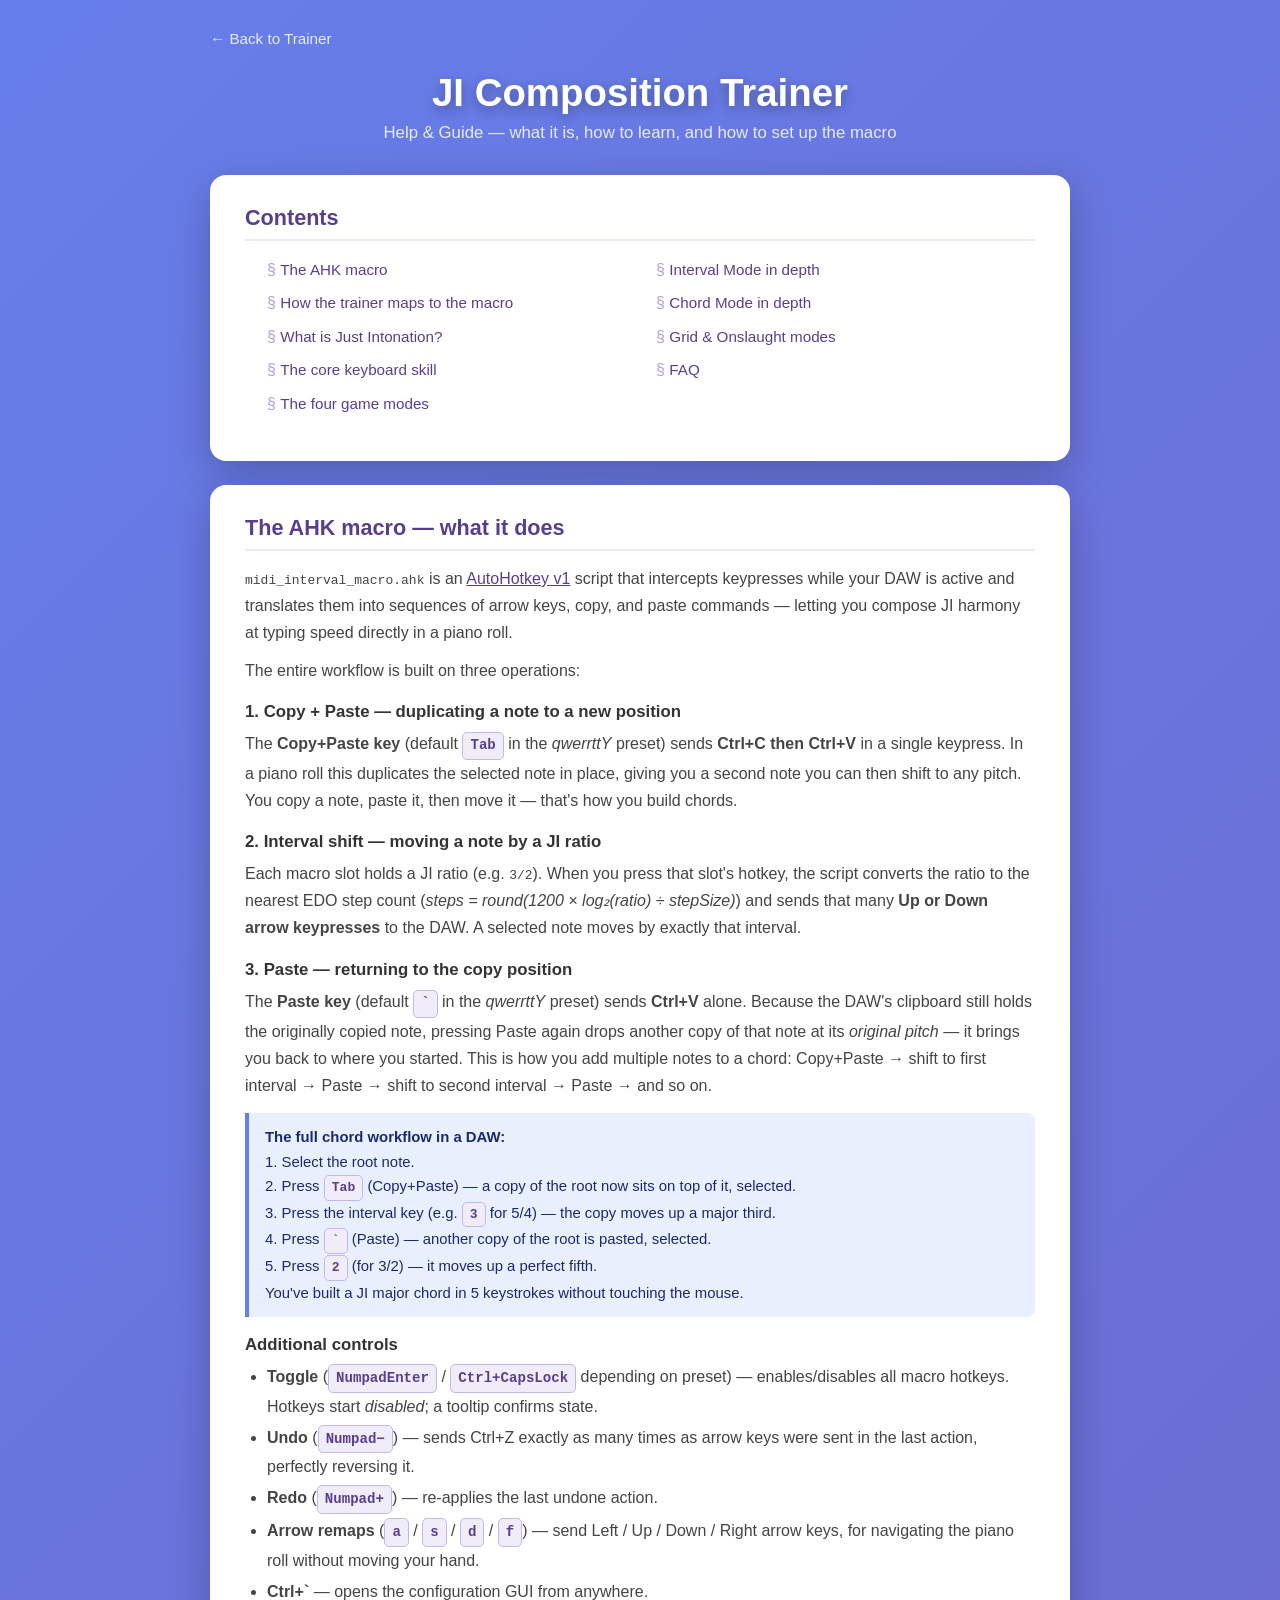
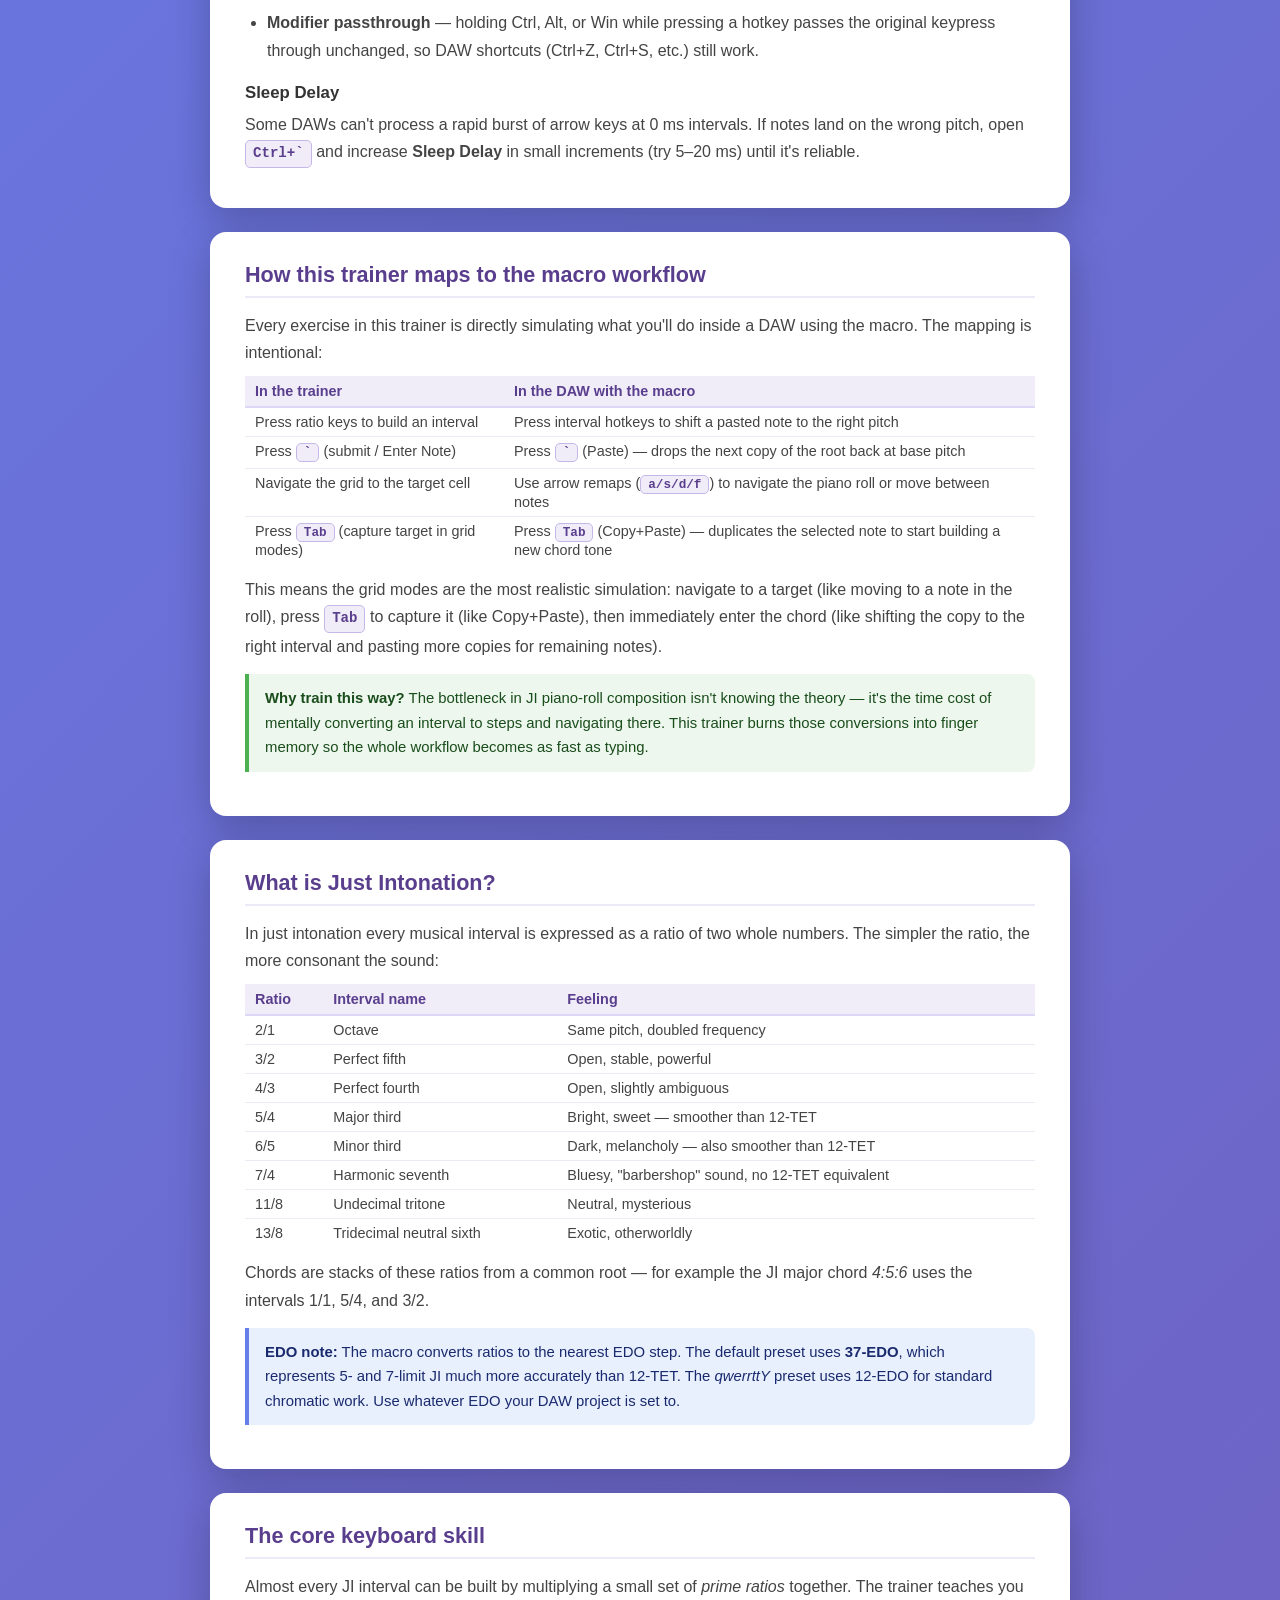
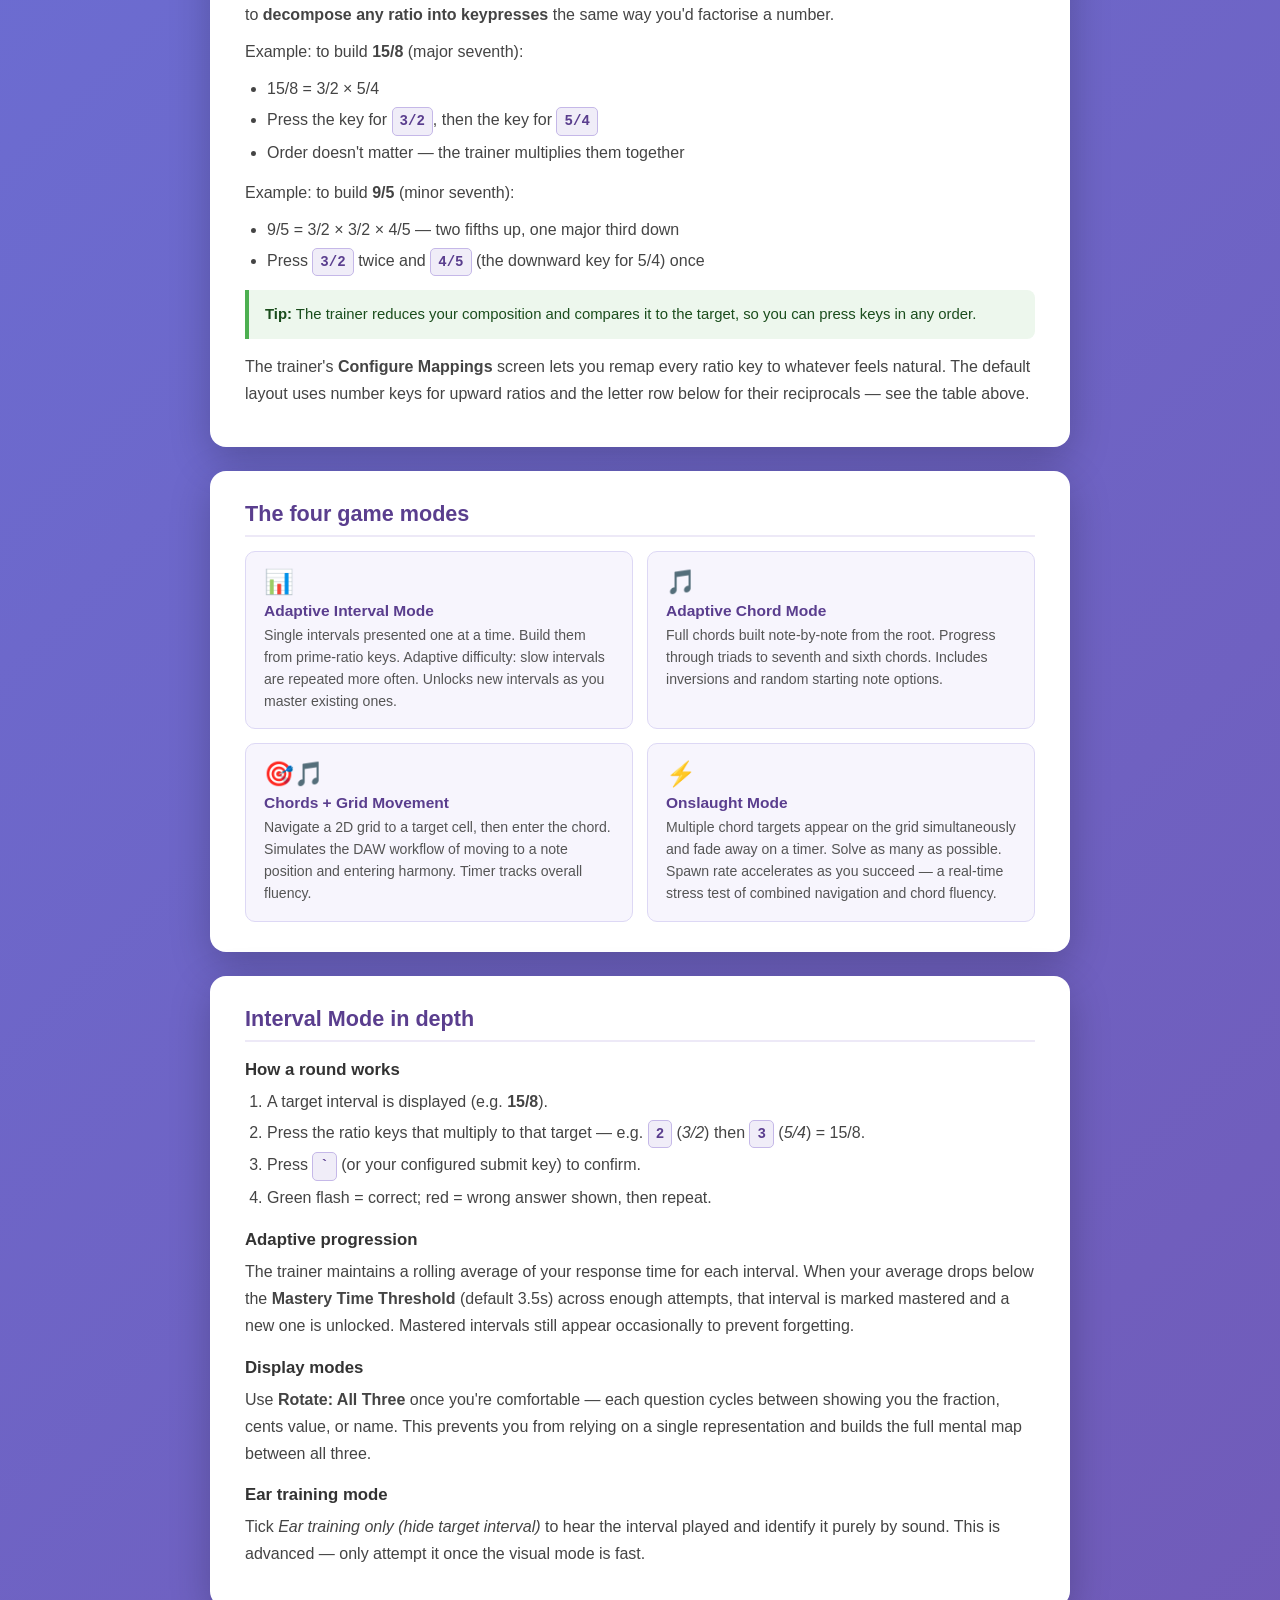
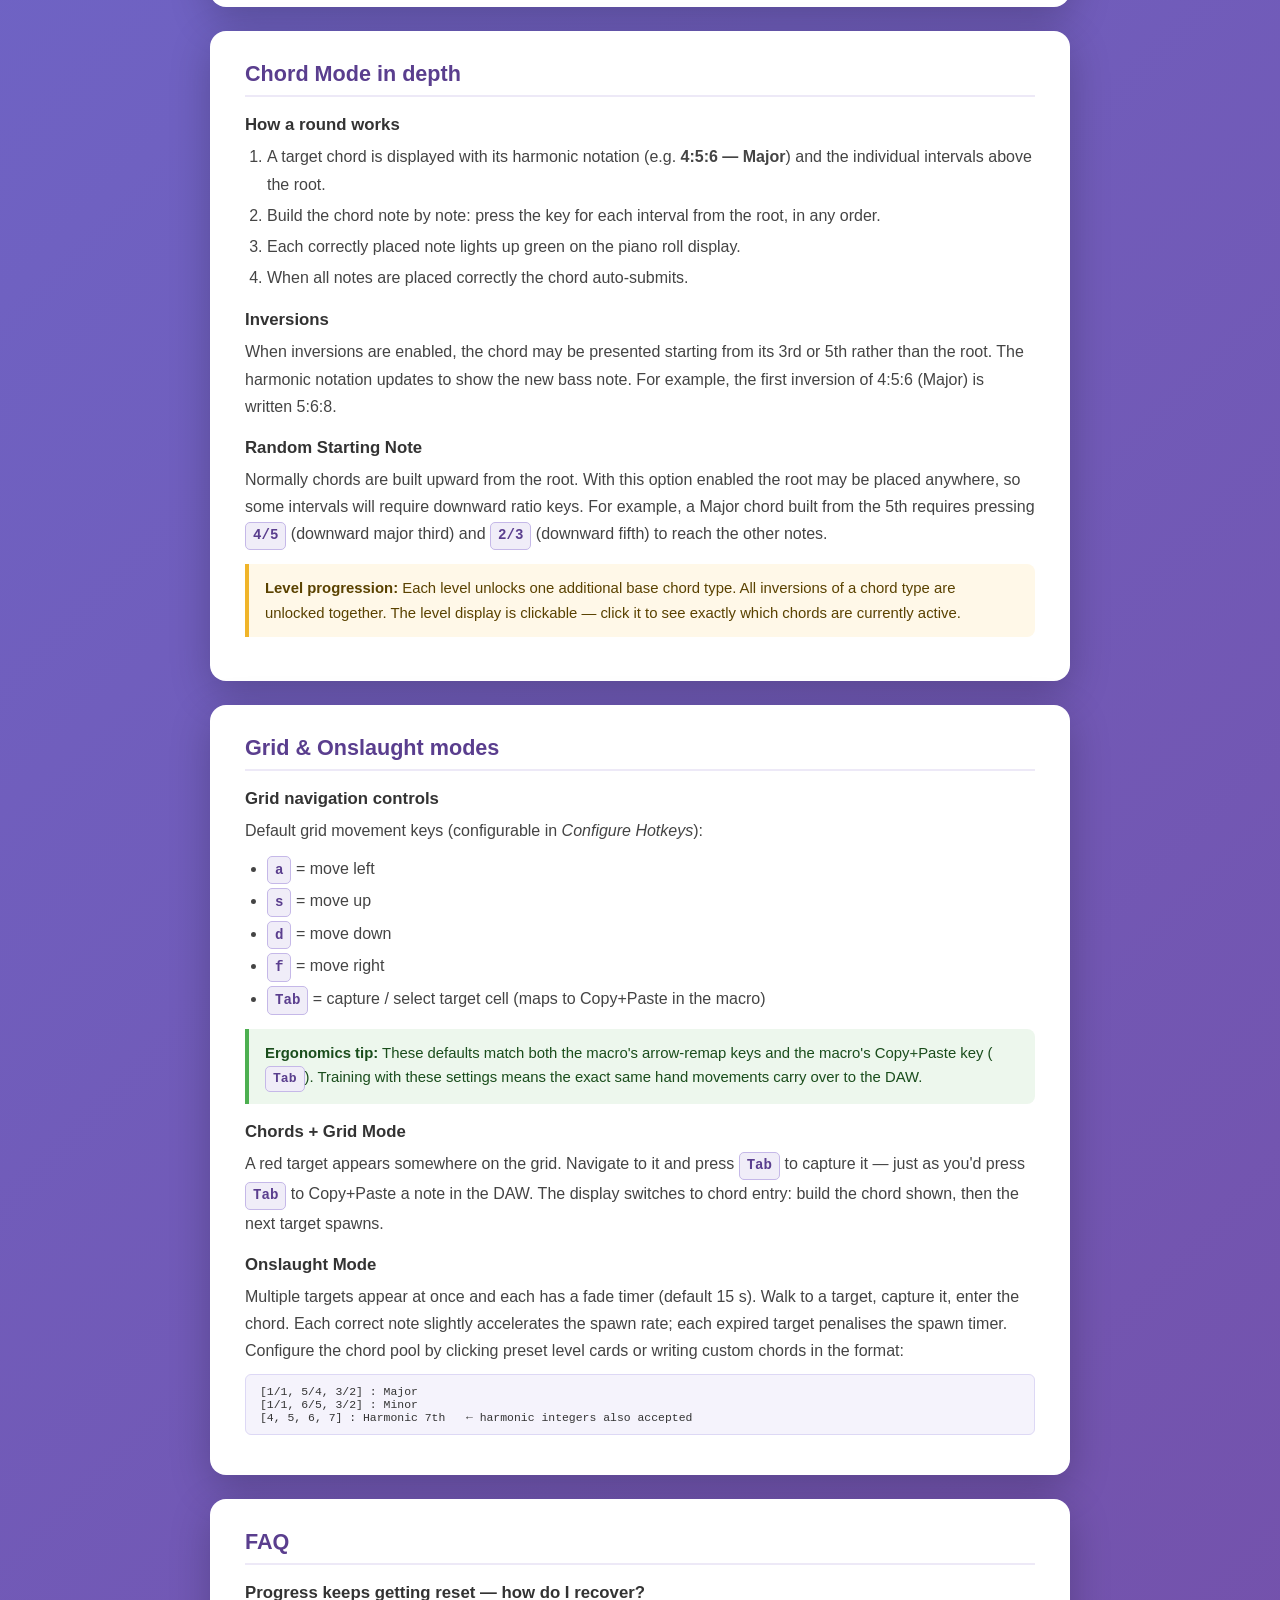
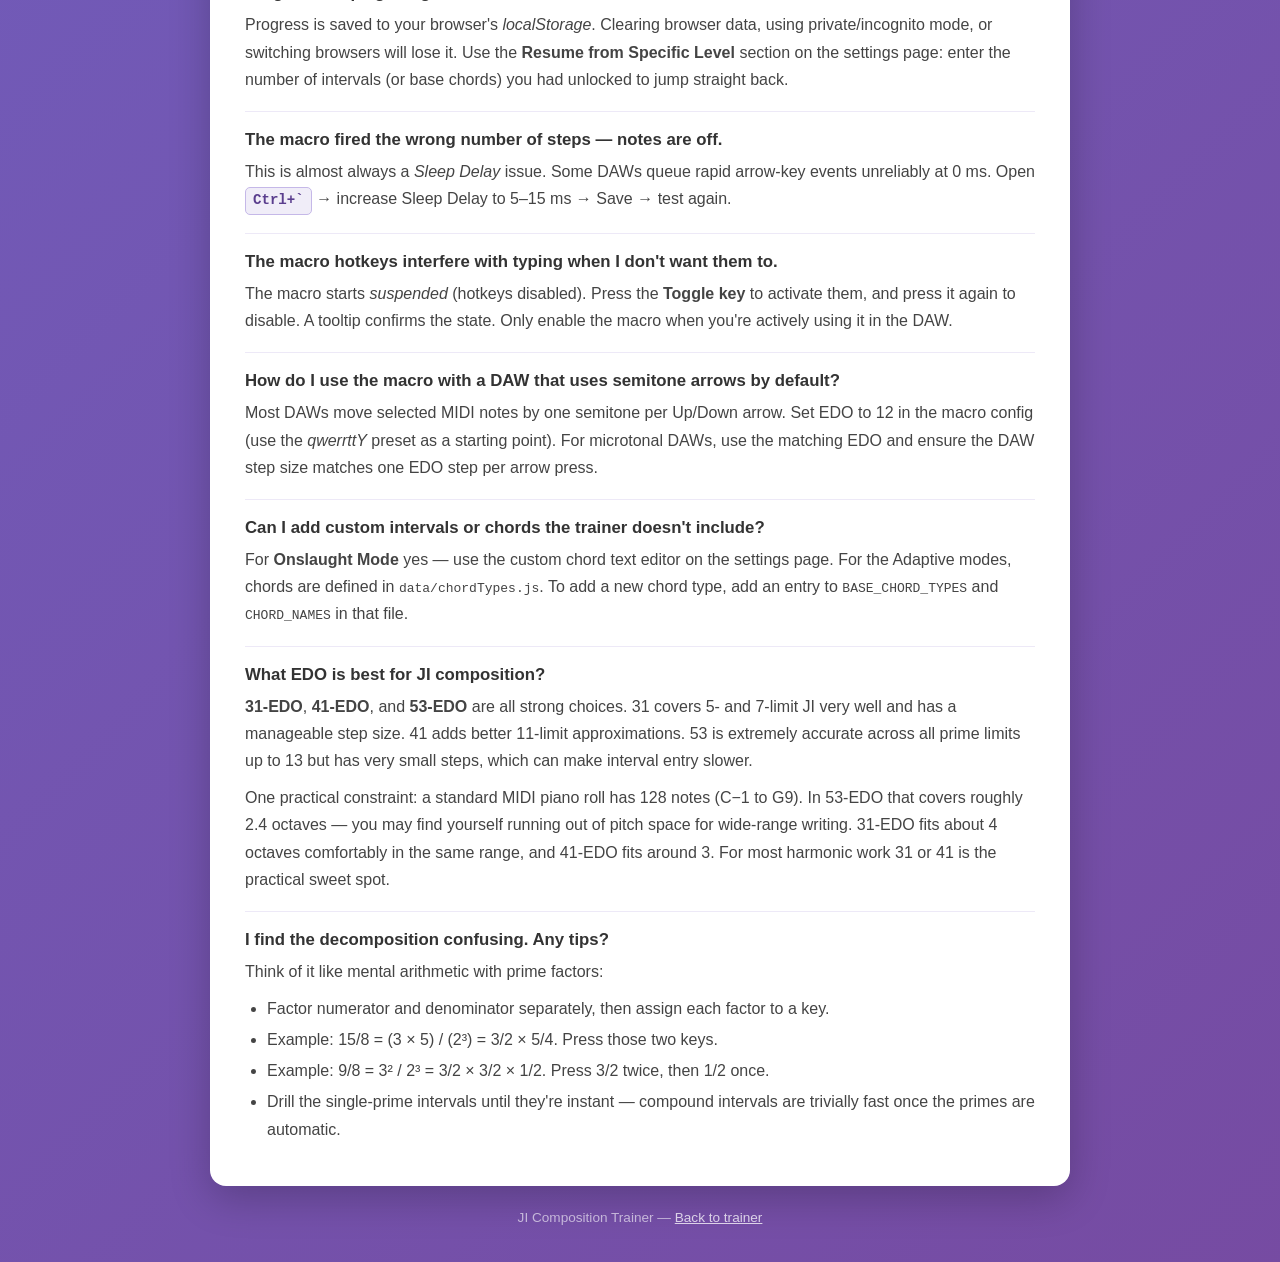
==== commit fbea0e47: "Update EDO recommendation to 31/41/53 with MIDI range note" ====
--- a/help.html
+++ b/help.html
@@ -697,11 +697,17 @@
 
         <h3>What EDO is best for JI composition?</h3>
         <p>
-            For 5-limit JI (primes 2, 3, 5): <strong>31-EDO</strong> is excellent.
-            For 7-limit (adding 7): <strong>31</strong> or <strong>72-EDO</strong>.
-            For 11-limit (adding 11): <strong>72-EDO</strong> covers it very well.
-            The default preset uses <strong>37-EDO</strong> as a good practical balance across 5- and 7-limit intervals.
-            12-TET approximates 7/4 and 11/8 quite coarsely.
+            <strong>31-EDO</strong>, <strong>41-EDO</strong>, and <strong>53-EDO</strong> are all strong choices.
+            31 covers 5- and 7-limit JI very well and has a manageable step size.
+            41 adds better 11-limit approximations. 53 is extremely accurate across all prime limits up to 13
+            but has very small steps, which can make interval entry slower.
+        </p>
+        <p>
+            One practical constraint: a standard MIDI piano roll has 128 notes (C−1 to G9).
+            In 53-EDO that covers roughly 2.4 octaves — you may find yourself running out of
+            pitch space for wide-range writing. 31-EDO fits about 4 octaves comfortably in the
+            same range, and 41-EDO fits around 3. For most harmonic work 31 or 41 is the
+            practical sweet spot.
         </p>
 
         <hr class="section-divider">
